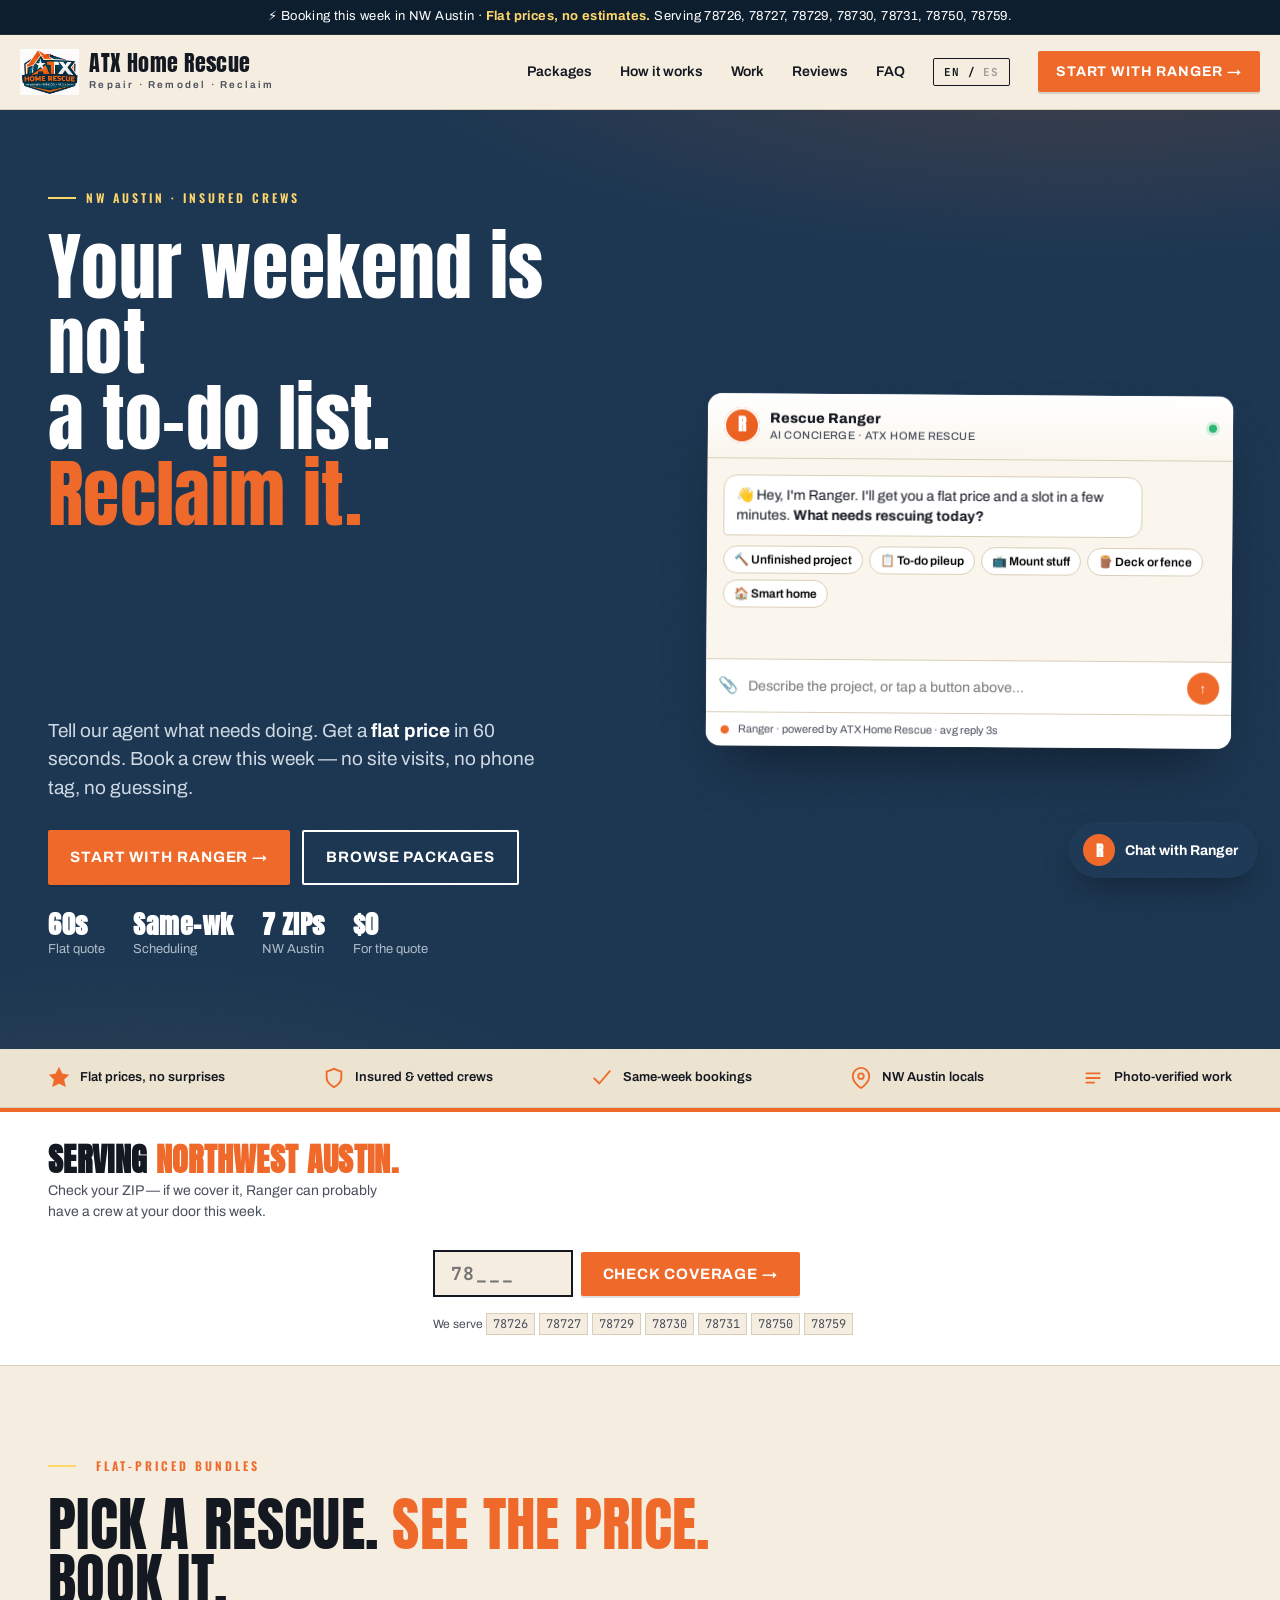
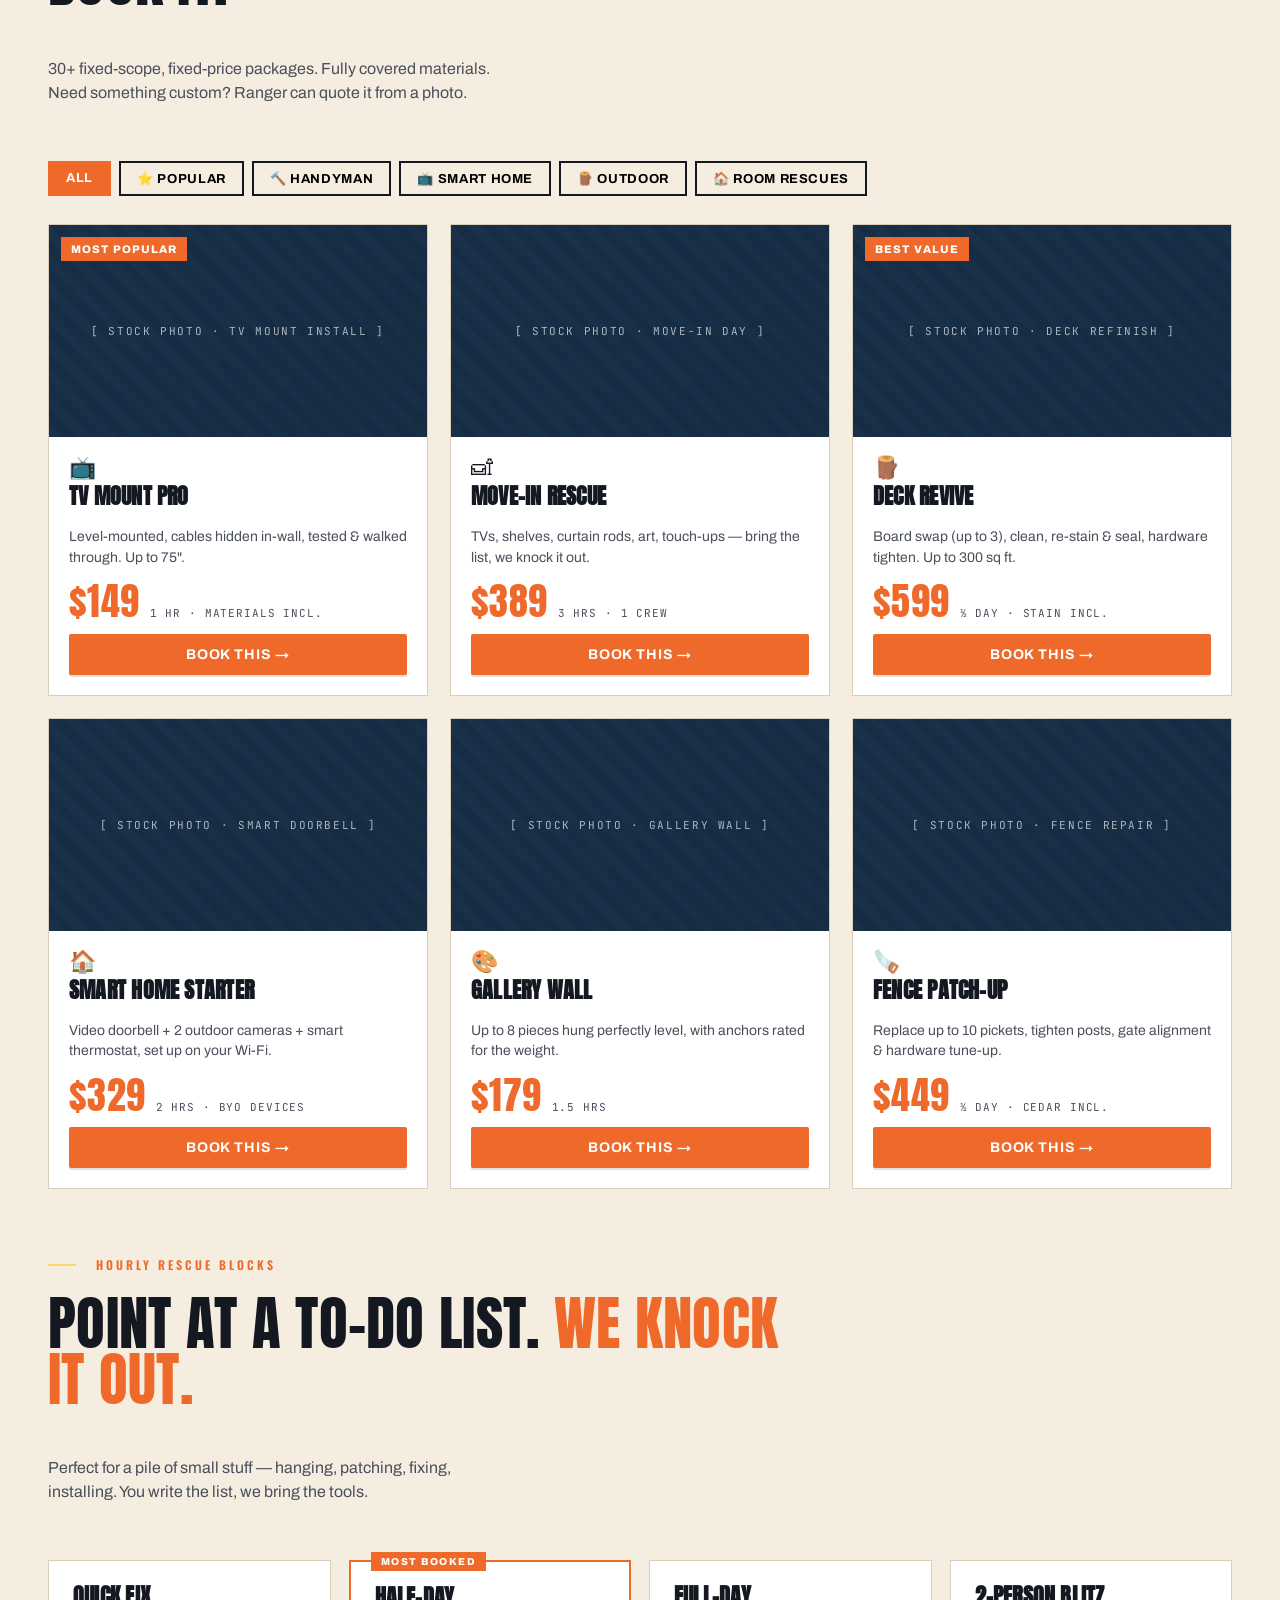
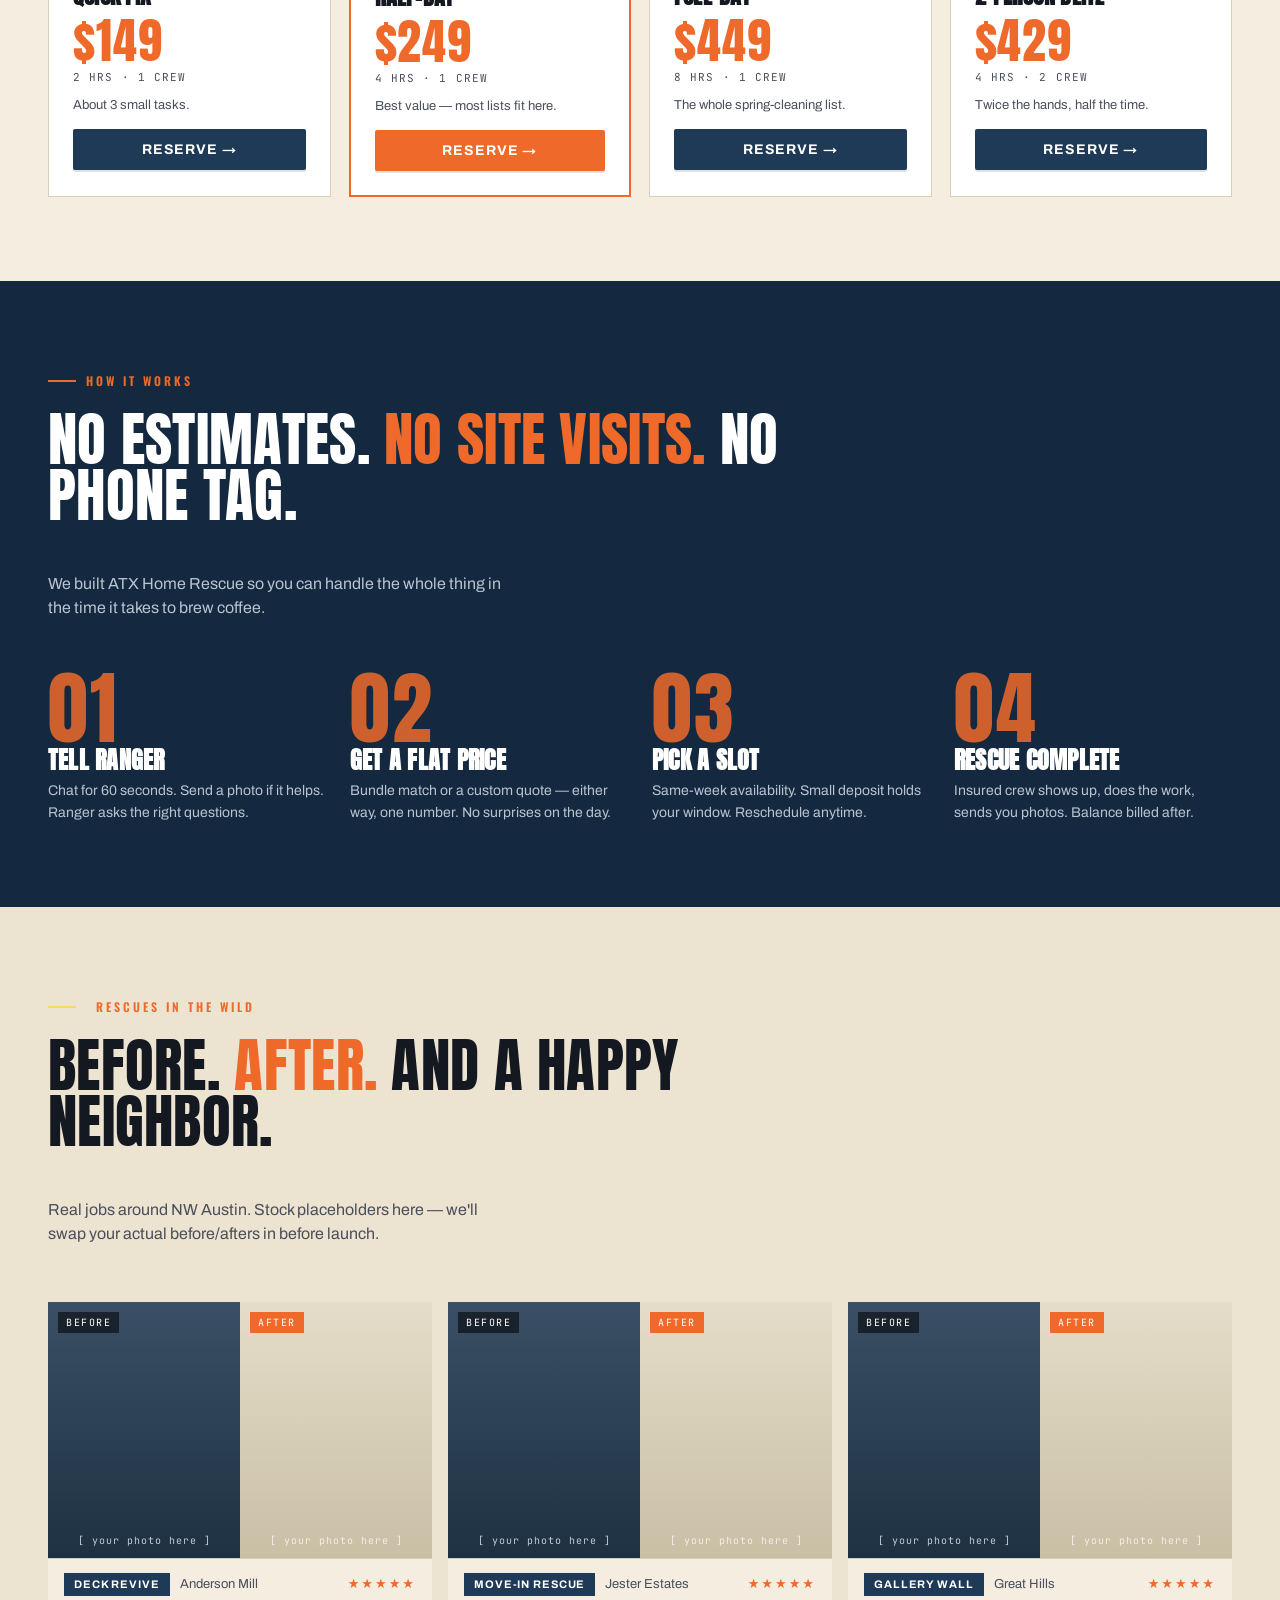
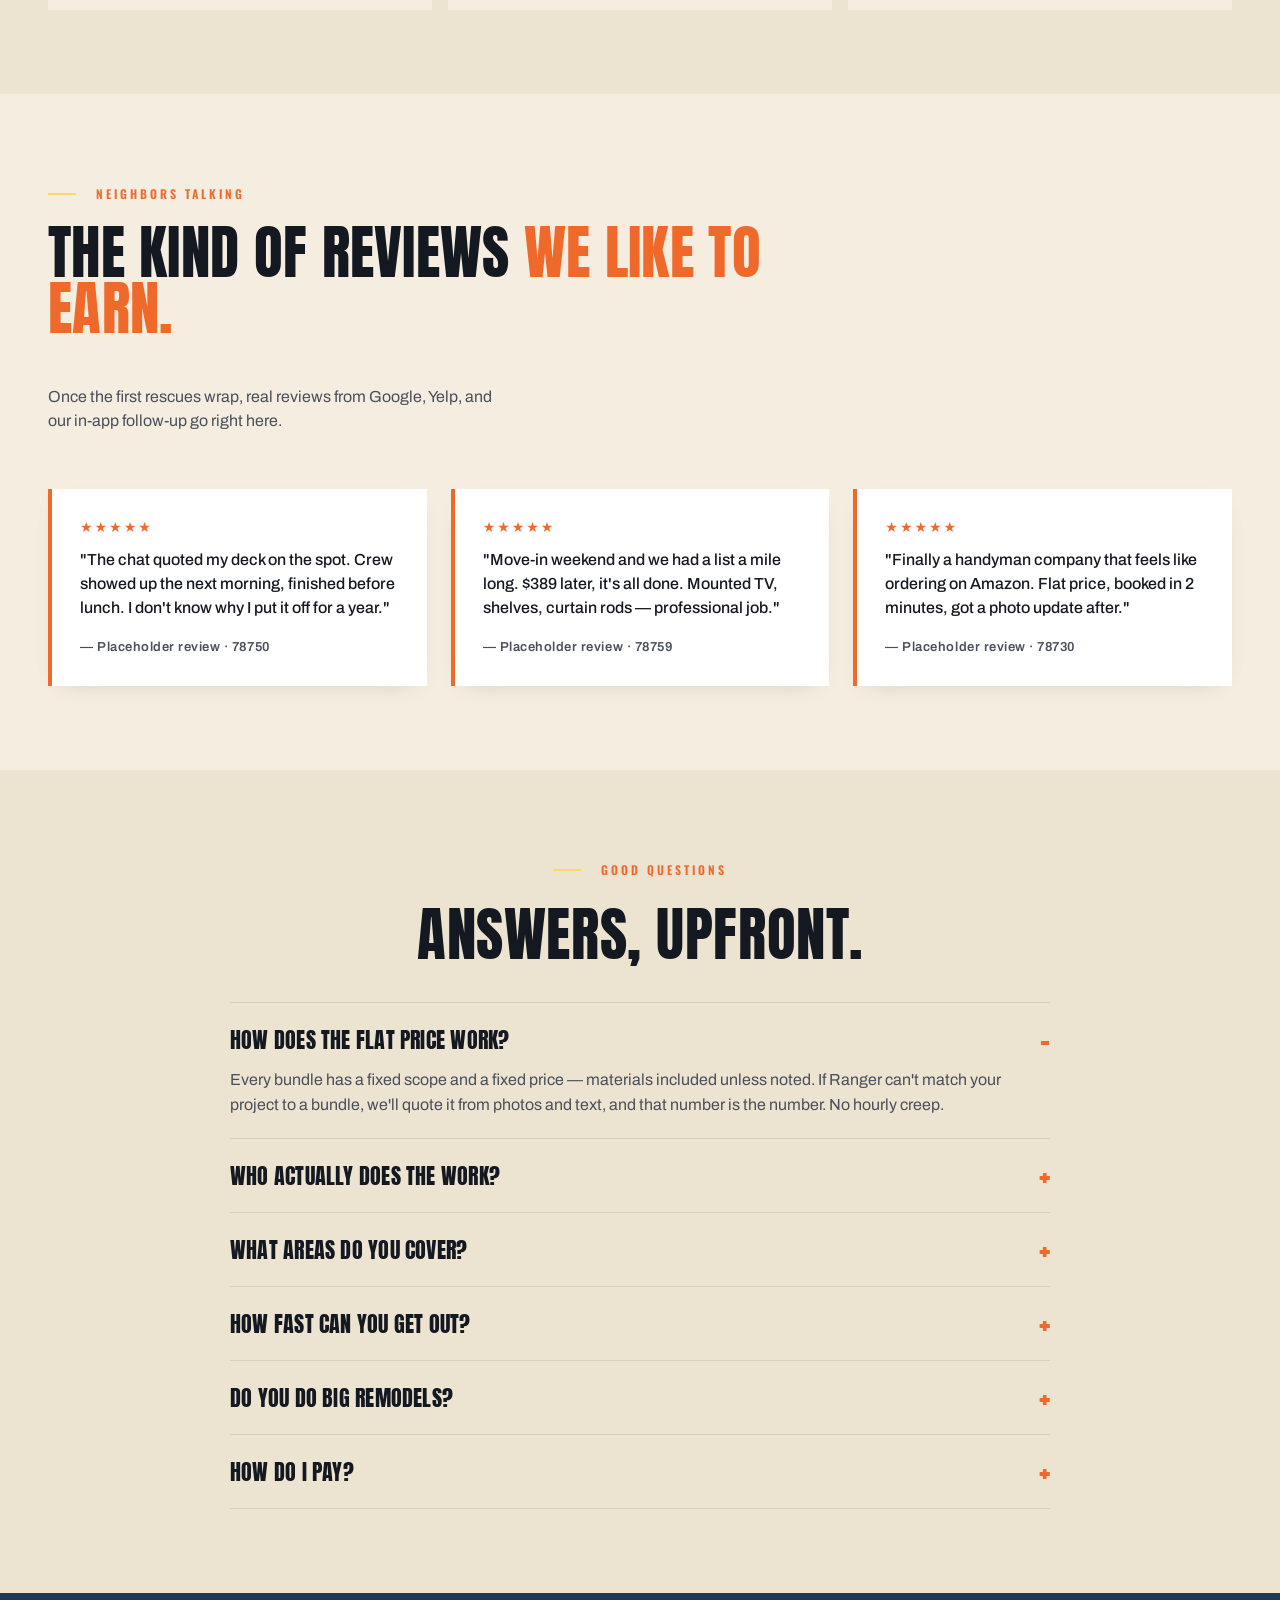
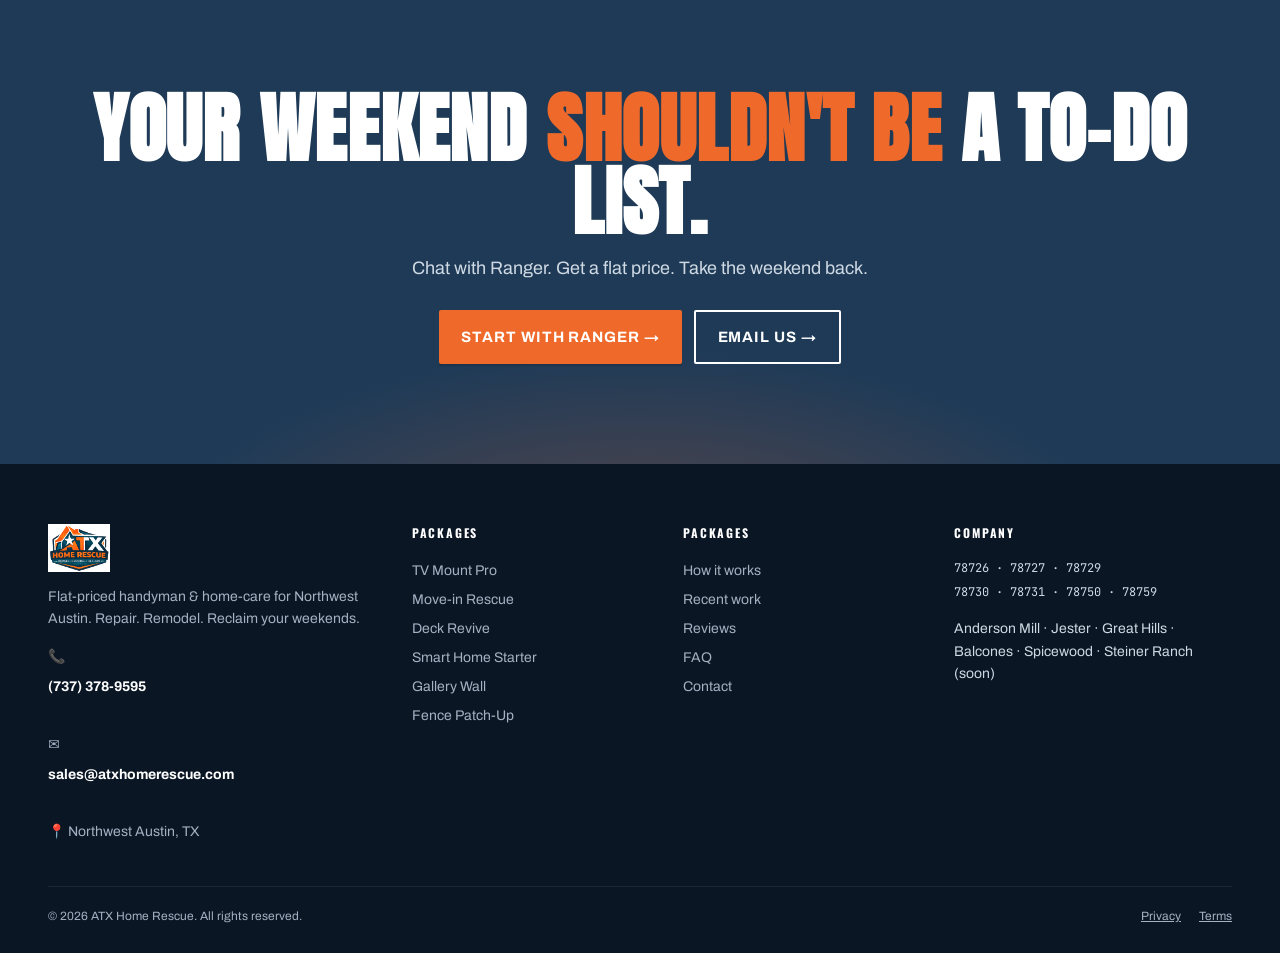
==== index.html @ 505d1566 "Initial commit: ATX Home Rescue v1 Static marketing site + mock booking flow for flat-priced handyma" ====
<!doctype html>
<html lang="en">
<head>
<meta charset="utf-8"/>
<title>ATX Home Rescue — NW Austin handyman, flat-priced.</title>
<meta name="viewport" content="width=device-width,initial-scale=1"/>
<meta name="description" content="Flat-priced handyman and home-care for Northwest Austin. Tell our agent what needs doing, get a price in 60 seconds, book a crew this week."/>
<link rel="canonical" href="https://atxhomerescue.com/"/>
<link rel="icon" href="assets/logo.png"/>
<link rel="apple-touch-icon" href="assets/logo.png"/>

<!-- Open Graph / social -->
<meta property="og:type" content="website"/>
<meta property="og:url" content="https://atxhomerescue.com/"/>
<meta property="og:title" content="ATX Home Rescue — NW Austin handyman, flat-priced."/>
<meta property="og:description" content="Flat-priced handyman and home-care for Northwest Austin. Tell our agent what needs doing, get a price in 60 seconds."/>
<meta property="og:image" content="https://atxhomerescue.com/assets/logo.png"/>
<meta name="twitter:card" content="summary_large_image"/>
<meta name="twitter:title" content="ATX Home Rescue — NW Austin handyman, flat-priced."/>
<meta name="twitter:description" content="Flat-priced handyman and home-care for Northwest Austin."/>
<meta name="twitter:image" content="https://atxhomerescue.com/assets/logo.png"/>

<link rel="stylesheet" href="styles/tokens.css"/>
<link rel="stylesheet" href="styles/base.css"/>
<link rel="stylesheet" href="styles/layout.css"/>
<link rel="stylesheet" href="styles/homepage.css"/>
</head>
<body>

<div class="announce">
  ⚡ Booking this week in NW Austin · <b>Flat prices, no estimates.</b> Serving 78726, 78727, 78729, 78730, 78731, 78750, 78759.
</div>

<header class="site">
  <div class="container nav">
    <a href="index.html" class="brand">
      <img src="assets/logo.png" alt="ATX Home Rescue"/>
      <div>
        <div class="wordmark">ATX Home Rescue</div>
        <div class="tag">Repair · Remodel · Reclaim</div>
      </div>
    </a>
    <nav class="nav-links">
      <a href="#packages">Packages</a>
      <a href="#how">How it works</a>
      <a href="#gallery">Work</a>
      <a href="#reviews">Reviews</a>
      <a href="#faq">FAQ</a>
    </nav>
    <button class="lang-toggle" id="langToggle" aria-label="Language"><span class="lang-flag">EN</span> / <span class="lang-flag off">ES</span></button>
    <a href="booking.html" class="btn">Start with Ranger →</a>
  </div>
</header>

<!-- HERO -->
<section class="hero">
  <div class="container">
    <div class="hero-grid">
      <div>
        <div class="eyebrow">NW Austin · Insured Crews</div>
        <h1>
          Half-finished&nbsp;project?<br/>
          Mile-long&nbsp;to-do&nbsp;list?<br/>
          <span class="hi">We rescue homes.</span>
        </h1>
        <p class="lede">Tell our agent what needs doing. Get a <b style="color:#fff">flat price</b> in 60 seconds. Book a crew this week — no site visits, no phone tag, no guessing.</p>
        <div class="hero-ctas">
          <a href="booking.html" class="btn lg">Start with Ranger →</a>
          <a href="#packages" class="btn lg ghost" style="color:#fff;border-color:#fff">Browse packages</a>
        </div>
        <div class="hero-stats">
          <div><b>60s</b>Flat quote</div>
          <div><b>Same-wk</b>Scheduling</div>
          <div><b>7 ZIPs</b>NW Austin</div>
          <div><b>$0</b>For the quote</div>
        </div>
      </div>

      <!-- Chat demo -->
      <div id="chat" class="chat">
        <div class="chat-head">
          <div class="avatar">R</div>
          <div class="name">Rescue Ranger<small>AI CONCIERGE · ATX HOME RESCUE</small></div>
          <div class="dot-live"></div>
        </div>
        <div class="chat-body" id="chatBody">
          <div class="bubble">👋 Hey, I'm Ranger. I'll get you a flat price and a slot in a few minutes. <b>What needs rescuing today?</b></div>
          <div class="suggestions">
            <button class="sug" data-msg="I've got a half-finished deck stain">🔨 Unfinished project</button>
            <button class="sug" data-msg="I have a pile of small stuff around the house">📋 To-do pileup</button>
            <button class="sug" data-msg="I need to mount a TV and some shelves">📺 Mount stuff</button>
            <button class="sug" data-msg="My deck needs some repairs">🪵 Deck or fence</button>
            <button class="sug" data-msg="I want to install smart cameras and a thermostat">🏠 Smart home</button>
          </div>
        </div>
        <div class="chat-input">
          <span class="icons" title="Attach photo">📎</span>
          <input id="chatInput" placeholder="Describe the project, or tap a button above…"/>
          <button class="send" id="chatSend">↑</button>
        </div>
        <div class="chat-foot">
          <span style="color:var(--orange)">●</span> Ranger · powered by ATX Home Rescue · avg reply 3s
        </div>
      </div>
    </div>
  </div>
</section>

<!-- TRUST STRIP -->
<section class="trust">
  <div class="container trust-row">
    <div class="trust-item">
      <svg viewBox="0 0 24 24" fill="none" stroke="currentColor" stroke-width="2"><path d="M12 2l3 6 6 1-4.5 4.5L18 20l-6-3-6 3 1.5-6.5L3 9l6-1 3-6z" fill="currentColor"/></svg>
      Flat prices, no surprises
    </div>
    <div class="trust-item">
      <svg viewBox="0 0 24 24" fill="none" stroke="currentColor" stroke-width="2"><path d="M12 22s8-4 8-10V5l-8-3-8 3v7c0 6 8 10 8 10z"/></svg>
      Insured &amp; vetted crews
    </div>
    <div class="trust-item">
      <svg viewBox="0 0 24 24" fill="none" stroke="currentColor" stroke-width="2"><path d="M3 12l6 6L21 4"/></svg>
      Same-week bookings
    </div>
    <div class="trust-item">
      <svg viewBox="0 0 24 24" fill="none" stroke="currentColor" stroke-width="2"><path d="M21 10c0 7-9 13-9 13S3 17 3 10a9 9 0 0118 0z"/><circle cx="12" cy="10" r="3"/></svg>
      NW Austin locals
    </div>
    <div class="trust-item">
      <svg viewBox="0 0 24 24" fill="none" stroke="currentColor" stroke-width="2"><path d="M4 7h16M4 12h16M4 17h10"/></svg>
      Photo-verified work
    </div>
  </div>
</section>

<!-- ZIP BAND -->
<section class="zipband">
  <div class="container zip-row">
    <div>
      <h3>Serving <span class="hi">Northwest Austin.</span></h3>
      <p>Check your ZIP — if we cover it, Ranger can probably have a crew at your door this week.</p>
    </div>
    <form class="zip-form" onsubmit="checkZip(event)">
      <input class="zip-input" placeholder="78___" maxlength="5" id="zipIn" inputmode="numeric"/>
      <button class="btn lg" type="submit">Check coverage →</button>
      <div class="zips" id="zipResult">
        We serve
        <code>78726</code><code>78727</code><code>78729</code><code>78730</code><code>78731</code><code>78750</code><code>78759</code>
      </div>
    </form>
  </div>
</section>

<!-- PACKAGES -->
<section class="section" id="packages">
  <div class="container">
    <div class="sec-head">
      <div>
        <div class="eyebrow" style="color:var(--orange)"><span style="background:var(--orange)"></span>Flat-priced bundles</div>
        <h2>Pick a rescue. <span class="hi">See the price.</span> Book it.</h2>
      </div>
      <p class="sub">30+ fixed-scope, fixed-price packages. Fully covered materials. Need something custom? Ranger can quote it from a photo.</p>
    </div>

    <div class="cat-tabs">
      <button class="cat on">All</button>
      <button class="cat">⭐ Popular</button>
      <button class="cat">🔨 Handyman</button>
      <button class="cat">📺 Smart home</button>
      <button class="cat">🪵 Outdoor</button>
      <button class="cat">🏠 Room rescues</button>
    </div>

    <div class="pkg-grid">
      <article class="pkg">
        <div class="pkg-img">
          <span class="badge">Most popular</span>
          <div class="stock">[ stock photo · TV mount install ]</div>
        </div>
        <div class="pkg-body">
          <div class="pkg-emoji">📺</div>
          <h3>TV Mount Pro</h3>
          <p class="desc">Level-mounted, cables hidden in-wall, tested &amp; walked through. Up to 75".</p>
          <div class="meta">
            <span class="price">$149</span>
            <span class="dur">1 HR · MATERIALS INCL.</span>
          </div>
          <a href="booking.html" class="btn wide">Book this →</a>
        </div>
      </article>

      <article class="pkg">
        <div class="pkg-img">
          <div class="stock">[ stock photo · move-in day ]</div>
        </div>
        <div class="pkg-body">
          <div class="pkg-emoji">🛋</div>
          <h3>Move-in Rescue</h3>
          <p class="desc">TVs, shelves, curtain rods, art, touch-ups — bring the list, we knock it out.</p>
          <div class="meta">
            <span class="price">$389</span>
            <span class="dur">3 HRS · 1 CREW</span>
          </div>
          <a href="booking.html" class="btn wide">Book this →</a>
        </div>
      </article>

      <article class="pkg">
        <div class="pkg-img">
          <span class="badge">Best value</span>
          <div class="stock">[ stock photo · deck refinish ]</div>
        </div>
        <div class="pkg-body">
          <div class="pkg-emoji">🪵</div>
          <h3>Deck Revive</h3>
          <p class="desc">Board swap (up to 3), clean, re-stain &amp; seal, hardware tighten. Up to 300 sq ft.</p>
          <div class="meta">
            <span class="price">$599</span>
            <span class="dur">½ DAY · STAIN INCL.</span>
          </div>
          <a href="booking.html" class="btn wide">Book this →</a>
        </div>
      </article>

      <article class="pkg">
        <div class="pkg-img">
          <div class="stock">[ stock photo · smart doorbell ]</div>
        </div>
        <div class="pkg-body">
          <div class="pkg-emoji">🏠</div>
          <h3>Smart Home Starter</h3>
          <p class="desc">Video doorbell + 2 outdoor cameras + smart thermostat, set up on your Wi-Fi.</p>
          <div class="meta">
            <span class="price">$329</span>
            <span class="dur">2 HRS · BYO DEVICES</span>
          </div>
          <a href="booking.html" class="btn wide">Book this →</a>
        </div>
      </article>

      <article class="pkg">
        <div class="pkg-img">
          <div class="stock">[ stock photo · gallery wall ]</div>
        </div>
        <div class="pkg-body">
          <div class="pkg-emoji">🎨</div>
          <h3>Gallery Wall</h3>
          <p class="desc">Up to 8 pieces hung perfectly level, with anchors rated for the weight.</p>
          <div class="meta">
            <span class="price">$179</span>
            <span class="dur">1.5 HRS</span>
          </div>
          <a href="booking.html" class="btn wide">Book this →</a>
        </div>
      </article>

      <article class="pkg">
        <div class="pkg-img">
          <div class="stock">[ stock photo · fence repair ]</div>
        </div>
        <div class="pkg-body">
          <div class="pkg-emoji">🪚</div>
          <h3>Fence Patch-Up</h3>
          <p class="desc">Replace up to 10 pickets, tighten posts, gate alignment &amp; hardware tune-up.</p>
          <div class="meta">
            <span class="price">$449</span>
            <span class="dur">½ DAY · CEDAR INCL.</span>
          </div>
          <a href="booking.html" class="btn wide">Book this →</a>
        </div>
      </article>
    </div>

    <!-- HOURLY BLOCKS -->
    <div class="sec-head" style="margin-top:60px;margin-bottom:20px">
      <div>
        <div class="eyebrow" style="color:var(--orange)"><span style="background:var(--orange)"></span>Hourly rescue blocks</div>
        <h2>Point at a to-do list. <span class="hi">We knock it out.</span></h2>
      </div>
      <p class="sub">Perfect for a pile of small stuff — hanging, patching, fixing, installing. You write the list, we bring the tools.</p>
    </div>

    <div class="hourly">
      <div class="block">
        <h4>Quick Fix</h4>
        <div class="price">$149</div>
        <div class="hrs">2 HRS · 1 CREW</div>
        <p class="note">About 3 small tasks.</p>
        <a href="booking.html" class="btn wide navy">Reserve →</a>
      </div>
      <div class="block pop">
        <span class="pop-tag">Most booked</span>
        <h4>Half-Day</h4>
        <div class="price">$249</div>
        <div class="hrs">4 HRS · 1 CREW</div>
        <p class="note">Best value — most lists fit here.</p>
        <a href="booking.html" class="btn wide">Reserve →</a>
      </div>
      <div class="block">
        <h4>Full-Day</h4>
        <div class="price">$449</div>
        <div class="hrs">8 HRS · 1 CREW</div>
        <p class="note">The whole spring-cleaning list.</p>
        <a href="booking.html" class="btn wide navy">Reserve →</a>
      </div>
      <div class="block">
        <h4>2-Person Blitz</h4>
        <div class="price">$429</div>
        <div class="hrs">4 HRS · 2 CREW</div>
        <p class="note">Twice the hands, half the time.</p>
        <a href="booking.html" class="btn wide navy">Reserve →</a>
      </div>
    </div>
  </div>
</section>

<!-- HOW IT WORKS -->
<section class="section dark" id="how">
  <div class="container">
    <div class="sec-head">
      <div>
        <div class="eyebrow eyebrow-dark"><span></span>How it works</div>
        <h2>No estimates. <span class="hi">No site visits.</span> No phone tag.</h2>
      </div>
      <p class="sub">We built ATX Home Rescue so you can handle the whole thing in the time it takes to brew coffee.</p>
    </div>
    <div class="how">
      <div class="step">
        <div class="num">01</div>
        <h4>Tell Ranger</h4>
        <p>Chat for 60 seconds. Send a photo if it helps. Ranger asks the right questions.</p>
      </div>
      <div class="step">
        <div class="num">02</div>
        <h4>Get a flat price</h4>
        <p>Bundle match or a custom quote — either way, one number. No surprises on the day.</p>
      </div>
      <div class="step">
        <div class="num">03</div>
        <h4>Pick a slot</h4>
        <p>Same-week availability. Small deposit holds your window. Reschedule anytime.</p>
      </div>
      <div class="step">
        <div class="num">04</div>
        <h4>Rescue complete</h4>
        <p>Insured crew shows up, does the work, sends you photos. Balance billed after.</p>
      </div>
    </div>
  </div>
</section>

<!-- GALLERY -->
<section class="section cream2" id="gallery">
  <div class="container">
    <div class="sec-head">
      <div>
        <div class="eyebrow" style="color:var(--orange)"><span style="background:var(--orange)"></span>Rescues in the wild</div>
        <h2>Before. <span class="hi">After.</span> And a happy neighbor.</h2>
      </div>
      <p class="sub">Real jobs around NW Austin. Stock placeholders here — we'll swap your actual before/afters in before launch.</p>
    </div>
    <div class="gallery">
      <div class="shot">
        <div class="half before"><span class="lbl">Before</span><span class="stock-note">[ your photo here ]</span></div>
        <div class="half after"><span class="lbl">After</span><span class="stock-note">[ your photo here ]</span></div>
        <div class="shot-foot"><span class="pill">Deck Revive</span><span class="loc">Anderson Mill</span><span class="stars">★★★★★</span></div>
      </div>
      <div class="shot">
        <div class="half before"><span class="lbl">Before</span><span class="stock-note">[ your photo here ]</span></div>
        <div class="half after"><span class="lbl">After</span><span class="stock-note">[ your photo here ]</span></div>
        <div class="shot-foot"><span class="pill">Move-in Rescue</span><span class="loc">Jester Estates</span><span class="stars">★★★★★</span></div>
      </div>
      <div class="shot">
        <div class="half before"><span class="lbl">Before</span><span class="stock-note">[ your photo here ]</span></div>
        <div class="half after"><span class="lbl">After</span><span class="stock-note">[ your photo here ]</span></div>
        <div class="shot-foot"><span class="pill">Gallery Wall</span><span class="loc">Great Hills</span><span class="stars">★★★★★</span></div>
      </div>
    </div>
  </div>
</section>

<!-- TESTIMONIALS -->
<section class="section" id="reviews">
  <div class="container">
    <div class="sec-head">
      <div>
        <div class="eyebrow" style="color:var(--orange)"><span style="background:var(--orange)"></span>Neighbors talking</div>
        <h2>The kind of reviews <span class="hi">we like to earn.</span></h2>
      </div>
      <p class="sub">Once the first rescues wrap, real reviews from Google, Yelp, and our in-app follow-up go right here.</p>
    </div>
    <div class="quote-row">
      <div class="quote">
        <div class="stars">★★★★★</div>
        <p>"The chat quoted my deck on the spot. Crew showed up the next morning, finished before lunch. I don't know why I put it off for a year."</p>
        <cite>— Placeholder review · 78750</cite>
      </div>
      <div class="quote">
        <div class="stars">★★★★★</div>
        <p>"Move-in weekend and we had a list a mile long. $389 later, it's all done. Mounted TV, shelves, curtain rods — professional job."</p>
        <cite>— Placeholder review · 78759</cite>
      </div>
      <div class="quote">
        <div class="stars">★★★★★</div>
        <p>"Finally a handyman company that feels like ordering on Amazon. Flat price, booked in 2 minutes, got a photo update after."</p>
        <cite>— Placeholder review · 78730</cite>
      </div>
    </div>
  </div>
</section>

<!-- FAQ -->
<section class="section cream2" id="faq">
  <div class="container">
    <div style="text-align:center;margin-bottom:40px">
      <div class="eyebrow" style="color:var(--orange);justify-content:center;display:inline-flex"><span style="background:var(--orange)"></span>Good questions</div>
      <h2 class="slab" style="font-size:clamp(40px,4.6vw,64px);margin:6px 0">Answers, upfront.</h2>
    </div>
    <div class="faq">
      <details open>
        <summary>How does the flat price work?</summary>
        <p>Every bundle has a fixed scope and a fixed price — materials included unless noted. If Ranger can't match your project to a bundle, we'll quote it from photos and text, and that number is the number. No hourly creep.</p>
      </details>
      <details>
        <summary>Who actually does the work?</summary>
        <p>Insured, vetted contractors. Right now we run one crew of two full-time pros based here in NW Austin. As we grow, we'll keep the bar the same.</p>
      </details>
      <details>
        <summary>What areas do you cover?</summary>
        <p>Northwest Austin, specifically: 78726, 78727, 78729, 78730, 78731, 78750, 78759. Neighborhoods include Anderson Mill, Jester Estates, Great Hills, Balcones Woods, Spicewood, and around.</p>
      </details>
      <details>
        <summary>How fast can you get out?</summary>
        <p>Most bookings happen within the same week. Urgent? Tell Ranger — we'll see what's open today or tomorrow.</p>
      </details>
      <details>
        <summary>Do you do big remodels?</summary>
        <p>Not yet. We're focused on small-to-medium projects: handyman work, smart-home installs, trim &amp; carpentry, deck &amp; fence repair, appliance installs. If it's a bathroom gut-job, we'll tell you honestly.</p>
      </details>
      <details>
        <summary>How do I pay?</summary>
        <p>Through Jobber Payments — credit card, debit, ACH. You pay a small deposit at booking; the balance is billed when the job is done.</p>
      </details>
    </div>
  </div>
</section>

<!-- BIG CTA -->
<section class="bigcta">
  <div class="container">
    <h2>Your weekend <span class="hi">shouldn't be</span> a to-do list.</h2>
    <p>Chat with Ranger. Get a flat price. Take the weekend back.</p>
    <div class="ctas">
      <a href="booking.html" class="btn lg">Start with Ranger →</a>
      <a href="mailto:sales@atxhomerescue.com" class="btn lg ghost" style="color:#fff;border-color:#fff">Email us →</a>
    </div>
  </div>
</section>

<!-- FOOTER -->
<footer class="site">
  <div class="container">
    <div class="foot-grid">
      <div class="foot-brand">
        <img src="assets/logo.png" alt="ATX Home Rescue"/>
        <p>Flat-priced handyman &amp; home-care for Northwest Austin. Repair. Remodel. Reclaim your weekends.</p>
        <div class="foot-contact">
          📞 <a href="tel:+17373789595">(737) 378-9595</a><br/>
          ✉ <a href="mailto:sales@atxhomerescue.com">sales@atxhomerescue.com</a><br/>
          📍 Northwest Austin, TX
        </div>
      </div>
      <div>
        <h5>Packages</h5>
        <a href="#packages">TV Mount Pro</a>
        <a href="#packages">Move-in Rescue</a>
        <a href="#packages">Deck Revive</a>
        <a href="#packages">Smart Home Starter</a>
        <a href="#packages">Gallery Wall</a>
        <a href="#packages">Fence Patch-Up</a>
      </div>
      <div>
        <h5>Company</h5>
        <a href="#how">How it works</a>
        <a href="#gallery">Recent work</a>
        <a href="#reviews">Reviews</a>
        <a href="#faq">FAQ</a>
        <a href="booking.html">Contact</a>
      </div>
      <div>
        <h5>Service area</h5>
        <div class="mono" style="font-size:12px;line-height:2;color:#cfd9e3">
          78726 · 78727 · 78729<br/>
          78730 · 78731 · 78750 · 78759<br/>
        </div>
        <div style="margin-top:14px;color:#cfd9e3;line-height:1.6">
          Anderson Mill · Jester · Great Hills ·<br/>
          Balcones · Spicewood · Steiner Ranch (soon)
        </div>
      </div>
    </div>
    <div class="foot-bottom">
      <div>© 2026 ATX Home Rescue. All rights reserved.</div>
      <div style="display:flex;gap:18px">
        <a href="#">Privacy</a>
        <a href="#">Terms</a>
      </div>
    </div>
  </div>
</footer>

<!-- Floating Ranger button -->
<button class="float-agent" onclick="document.getElementById('chat').scrollIntoView({behavior:'smooth',block:'center'})" aria-label="Chat with Ranger">
  <span class="av">R</span>
  Chat with Ranger
</button>

<script src="scripts/i18n.js"></script>
<script src="scripts/homepage.js"></script>
</body>
</html>
---- styles/tokens.css ----
/* ATX Home Rescue — Design Tokens */
@import url('https://fonts.googleapis.com/css2?family=Anton&family=Oswald:wght@500;600;700&family=Archivo:wght@400;500;600;700;800;900&family=JetBrains+Mono:wght@400;700&family=Caveat:wght@700&display=swap');

:root {
  --navy:      #1e3a57;
  --navy-deep: #14293f;
  --navy-ink:  #0d1e2f;
  --orange:    #ef6a2a;
  --orange-hot:#e85a1a;
  --cream:     #f4ede0;
  --cream-2:   #ece3d1;
  --ink:       #141821;
  --ink-soft:  #4a4f5c;
  --rule:      #d9cfb8;
  --green:     #2bb673;
  --star:      #ffd66b;
}
---- styles/base.css ----
/* ATX Home Rescue — Base reset, typography utilities, shared components */

/* ---------- Reset ---------- */
*, *::before, *::after { box-sizing: border-box; }
html, body { margin: 0; padding: 0; }
img { max-width: 100%; display: block; }
a { color: inherit; }

body {
  font-family: 'Archivo', system-ui, sans-serif;
  color: var(--ink);
  background: var(--cream);
  line-height: 1.5;
  -webkit-font-smoothing: antialiased;
}

/* ---------- Typography utilities ---------- */
.slab  { font-family: 'Anton', 'Oswald', sans-serif; font-weight: 400; letter-spacing: .01em; line-height: .95; text-transform: uppercase; }
.os    { font-family: 'Oswald', sans-serif; text-transform: uppercase; letter-spacing: .08em; font-weight: 600; }
.mono  { font-family: 'JetBrains Mono', monospace; }
.caveat{ font-family: 'Caveat', cursive; }

/* ---------- Container ---------- */
.container { max-width: 1240px; margin: 0 auto; padding: 0 28px; }

/* ---------- Buttons ---------- */
.btn {
  display: inline-flex;
  align-items: center;
  gap: 8px;
  background: var(--orange);
  color: #fff;
  padding: 10px 18px;
  border-radius: 2px;
  font-weight: 700;
  font-size: 14px;
  font-family: inherit;
  text-decoration: none;
  border: none;
  cursor: pointer;
  text-transform: uppercase;
  letter-spacing: .06em;
  box-shadow: 0 2px 0 rgba(0,0,0,.12);
  transition: transform .15s, background .15s;
}
.btn:hover { background: var(--orange-hot); transform: translateY(-1px); }
.btn.lg    { padding: 14px 22px; font-size: 15px; }
.btn.ghost { background: transparent; color: var(--ink); border: 2px solid var(--ink); box-shadow: none; }
.btn.ghost:hover { background: var(--ink); color: #fff; transform: translateY(-1px); }
.btn.navy  { background: var(--navy); color: #fff; }
.btn.navy:hover { background: var(--navy-deep); }
.btn.wide  { width: 100%; justify-content: center; }

/* ---------- Language toggle ---------- */
.lang-toggle {
  background: transparent;
  border: 1.5px solid var(--ink);
  padding: 6px 10px;
  font-family: 'JetBrains Mono', monospace;
  font-size: 11px;
  font-weight: 700;
  letter-spacing: .08em;
  cursor: pointer;
  border-radius: 2px;
  color: var(--ink);
}
.lang-toggle .lang-flag.off { color: var(--ink-soft); opacity: .5; }
.lang-toggle:hover { background: var(--ink); color: #fff; }
.lang-toggle:hover .lang-flag.off { color: #fff; opacity: .7; }

/* ---------- Live indicator dot ---------- */
.dot-live {
  width: 8px; height: 8px;
  border-radius: 50%;
  background: var(--green);
  box-shadow: 0 0 0 3px rgba(43,182,115,.2);
  margin-left: auto;
}

/* ---------- Shared chat bubble & suggestions ---------- */
.bubble {
  background: #fff;
  border: 1px solid var(--rule);
  padding: 10px 12px;
  border-radius: 14px 14px 14px 4px;
  font-size: 14px;
  line-height: 1.4;
  max-width: 85%;
  margin-bottom: 10px;
}
.bubble.me {
  background: var(--navy);
  color: #fff;
  margin-left: auto;
  border-radius: 14px 14px 4px 14px;
  border-color: var(--navy);
}

.suggestions { display: flex; flex-wrap: wrap; gap: 6px; margin: 4px 0 10px; }
.sug {
  background: #fff;
  border: 1px solid var(--rule);
  padding: 6px 10px;
  border-radius: 100px;
  font-size: 12px;
  font-weight: 600;
  cursor: pointer;
  font-family: inherit;
  transition: all .15s;
}
.sug:hover { background: var(--orange); color: #fff; border-color: var(--orange); }
---- styles/layout.css ----
/* ATX Home Rescue — Shared layout: header, footer */

/* ---------- Header ---------- */
header.site {
  background: var(--cream);
  border-bottom: 1px solid var(--rule);
  position: sticky;
  top: 0;
  z-index: 50;
  backdrop-filter: blur(6px);
}
.nav { display: flex; align-items: center; gap: 28px; padding: 14px 0; }
.brand { display: flex; align-items: center; gap: 10px; text-decoration: none; color: var(--ink); }
.brand img { height: 46px; width: auto; }
.brand .wordmark { font-family: 'Anton'; font-size: 22px; letter-spacing: .02em; line-height: 1; }
.brand .tag { font-size: 10px; letter-spacing: .22em; color: var(--ink-soft); margin-top: 3px; font-weight: 600; }
.nav-links { display: flex; gap: 28px; margin-left: auto; }
.nav-links a { text-decoration: none; font-weight: 600; font-size: 14px; color: var(--ink); }
.nav-links a:hover { color: var(--orange); }
.nav-phone { display: flex; align-items: center; gap: 8px; font-weight: 700; font-size: 14px; color: var(--ink); text-decoration: none; }
.nav-phone svg { width: 14px; height: 14px; }

/* Booking page has a simpler back-link style */
.back { font-size: 13px; font-weight: 600; text-decoration: none; color: var(--ink-soft); margin-left: 20px; }
.back:hover { color: var(--orange); }

/* ---------- Footer ---------- */
footer.site { background: #0a1624; color: #a3b1c2; padding: 60px 0 28px; font-size: 14px; }
.foot-grid {
  display: grid;
  grid-template-columns: 1.4fr 1fr 1fr 1.2fr;
  gap: 40px;
  margin-bottom: 40px;
}
.foot-grid h5 { font-family: 'Oswald'; text-transform: uppercase; letter-spacing: .15em; font-size: 12px; color: #fff; margin: 0 0 14px; font-weight: 700; }
.foot-grid a { display: block; color: #a3b1c2; text-decoration: none; padding: 4px 0; }
.foot-grid a:hover { color: var(--orange); }
.foot-brand img { height: 48px; filter: brightness(1.1); }
.foot-brand p { margin: 14px 0; max-width: 340px; line-height: 1.55; }
.foot-contact { line-height: 1.9; }
.foot-contact a { color: #fff; font-weight: 700; }
.foot-bottom {
  border-top: 1px solid rgba(255,255,255,.08);
  padding-top: 20px;
  display: flex;
  justify-content: space-between;
  align-items: center;
  gap: 20px;
  flex-wrap: wrap;
  font-size: 12px;
}

/* ---------- Responsive (header/footer) ---------- */
@media (max-width: 960px) {
  .nav-links { display: none; }
  .foot-grid { grid-template-columns: 1fr 1fr; }
}
@media (max-width: 640px) {
  .foot-grid { grid-template-columns: 1fr; }
}
---- styles/homepage.css ----
/* ATX Home Rescue — Homepage-specific styles */

/* ---------- Announcement banner ---------- */
.announce {
  background: var(--navy-ink);
  color: #fff;
  font-size: 13px;
  padding: 7px 0;
  text-align: center;
  letter-spacing: .03em;
  border-bottom: 1px solid rgba(255,255,255,.08);
}
.announce b { color: var(--star); }

/* ---------- Hero ---------- */
.hero {
  background: var(--navy);
  color: #fff;
  position: relative;
  overflow: hidden;
  padding: 72px 0 90px;
}
.hero::before {
  content: "";
  position: absolute; inset: 0;
  pointer-events: none;
  background:
    radial-gradient(1200px 400px at 85% -10%, rgba(239,106,42,.22), transparent 60%),
    radial-gradient(800px 300px at 10% 110%, rgba(255,214,107,.08), transparent 60%);
}
.hero::after {
  content: "";
  position: absolute; inset: 0;
  pointer-events: none;
  opacity: .25;
  mix-blend-mode: overlay;
  background-image: url("data:image/svg+xml;utf8,<svg xmlns='http://www.w3.org/2000/svg' width='240' height='240'><filter id='n'><feTurbulence type='fractalNoise' baseFrequency='0.85' numOctaves='2' stitchTiles='stitch'/><feColorMatrix values='0 0 0 0 0 0 0 0 0 0 0 0 0 0 0 0 0 0 .45 0'/></filter><rect width='240' height='240' filter='url(%23n)'/></svg>");
}
.hero .container { position: relative; z-index: 2; }
.hero-grid { display: grid; grid-template-columns: 1.15fr 1fr; gap: 56px; align-items: center; }

.eyebrow {
  display: inline-flex;
  align-items: center;
  gap: 10px;
  font-family: 'Oswald';
  text-transform: uppercase;
  letter-spacing: .25em;
  font-size: 12px;
  color: var(--star);
  font-weight: 600;
  margin-bottom: 22px;
}
.eyebrow::before { content: ""; width: 28px; height: 2px; background: var(--star); }
.eyebrow-dark { color: var(--orange); }
.eyebrow-dark::before { background: var(--orange); }

.hero h1 {
  font-family: 'Anton'; font-weight: 400;
  font-size: clamp(48px, 5.8vw, 88px);
  line-height: 1.02;
  margin: 0 0 28px;
  letter-spacing: .005em;
  padding-bottom: 6px;
  transition: opacity .3s ease;
}
.hero h1 .hi   { color: var(--orange); display: inline-block; }
.hero h1 .strike {
  text-decoration: line-through;
  text-decoration-thickness: 4px;
  text-decoration-color: var(--orange);
  color: #a8b7c7;
}
.hero p.lede { font-size: 19px; line-height: 1.5; color: #cfd9e3; max-width: 520px; margin: 0 0 28px; }
.hero-ctas { display: flex; gap: 12px; flex-wrap: wrap; margin-bottom: 26px; }
.hero-stats { display: flex; gap: 28px; color: #aebcc9; font-size: 13px; flex-wrap: wrap; }
.hero-stats b { display: block; font-family: 'Anton'; color: #fff; font-size: 26px; line-height: 1; margin-bottom: 3px; letter-spacing: .02em; }

/* ---------- Hero chat card ---------- */
.chat {
  background: #fff;
  color: var(--ink);
  border-radius: 14px;
  box-shadow: 0 30px 60px -20px rgba(0,0,0,.45), 0 0 0 1px rgba(255,255,255,.06);
  overflow: hidden;
  transform: rotate(.4deg);
}
.chat .chat-head {
  display: flex; align-items: center; gap: 10px;
  padding: 14px 16px;
  background: linear-gradient(180deg, #fff, #faf6ed);
  border-bottom: 1px solid var(--rule);
}
.chat .avatar {
  width: 36px; height: 36px; border-radius: 50%;
  background: linear-gradient(135deg, var(--orange), var(--orange-hot));
  color: #fff;
  display: flex; align-items: center; justify-content: center;
  font-weight: 800; font-family: 'Anton'; font-size: 17px;
  box-shadow: inset 0 0 0 2px #fff;
}
.chat .chat-head .name { font-weight: 800; font-size: 14px; line-height: 1.1; }
.chat .chat-head .name small { display: block; font-weight: 500; color: var(--ink-soft); font-size: 11px; margin-top: 2px; letter-spacing: .04em; }
.chat .chat-body { padding: 16px; background: #faf6ed; min-height: 200px; }
.chat .bubble { max-width: 85%; }
.chat .chat-input {
  display: flex; align-items: center; gap: 8px;
  padding: 10px 12px; background: #fff;
  border-top: 1px solid var(--rule);
}
.chat .chat-input input {
  flex: 1; border: none; outline: none;
  font-size: 14px; font-family: inherit; background: transparent;
}
.chat .chat-input .icons { display: flex; gap: 8px; color: var(--ink-soft); }
.chat .chat-input .send {
  background: var(--orange); color: #fff; border: none; border-radius: 50%;
  width: 32px; height: 32px; cursor: pointer;
  display: flex; align-items: center; justify-content: center;
}
.chat .chat-foot {
  padding: 8px 14px; font-size: 11px; color: var(--ink-soft);
  border-top: 1px solid var(--rule); background: #fff;
  display: flex; align-items: center; gap: 8px;
}

/* ---------- Trust strip ---------- */
.trust {
  background: var(--cream-2);
  border-bottom: 1px solid var(--rule);
  padding: 18px 0;
}
.trust-row { display: flex; flex-wrap: wrap; justify-content: space-between; gap: 24px; align-items: center; }
.trust-item { display: flex; align-items: center; gap: 10px; font-size: 13px; font-weight: 600; color: var(--ink); }
.trust-item svg { width: 22px; height: 22px; flex-shrink: 0; color: var(--orange); }

/* ---------- Section shells ---------- */
.section { padding: 84px 0; }
.section.tight { padding: 60px 0; }
.section.cream2 { background: var(--cream-2); }
.section.dark { background: var(--navy-deep); color: #fff; }
.section.navy { background: var(--navy); color: #fff; }

.sec-head { display: flex; align-items: flex-end; justify-content: space-between; gap: 32px; flex-wrap: wrap; margin-bottom: 40px; }
.sec-head h2 {
  font-family: 'Anton'; font-weight: 400;
  font-size: clamp(40px, 4.6vw, 64px);
  line-height: .95; margin: 0;
  letter-spacing: .005em; text-transform: uppercase; max-width: 760px;
}
.sec-head h2 .hi { color: var(--orange); }
.sec-head .sub { max-width: 460px; font-size: 16px; color: var(--ink-soft); line-height: 1.5; }
.section.dark .sec-head .sub { color: #b8c4d0; }

/* ---------- ZIP band ---------- */
.zipband {
  background: #fff;
  border-top: 4px solid var(--orange);
  border-bottom: 1px solid var(--rule);
  padding: 32px 0;
}
.zip-row { display: flex; align-items: center; gap: 28px; flex-wrap: wrap; }
.zip-row h3 { font-family: 'Anton'; font-size: 32px; line-height: 1; margin: 0; letter-spacing: .01em; text-transform: uppercase; }
.zip-row h3 .hi { color: var(--orange); }
.zip-row p { color: var(--ink-soft); font-size: 14px; margin: 4px 0 0; max-width: 360px; }
.zip-form { display: flex; gap: 8px; margin-left: auto; align-items: center; flex-wrap: wrap; }
.zip-input {
  border: 2px solid var(--ink); padding: 10px 16px;
  font-size: 18px; font-weight: 700;
  font-family: 'JetBrains Mono'; letter-spacing: .1em;
  width: 140px; outline: none; background: var(--cream);
}
.zip-input:focus { border-color: var(--orange); }
.zips { font-size: 12px; color: var(--ink-soft); margin-top: 10px; width: 100%; }
.zips code { background: var(--cream); padding: 2px 6px; margin-right: 4px; border: 1px solid var(--rule); font-family: 'JetBrains Mono'; }

/* ---------- Category tabs ---------- */
.cat-tabs { display: flex; gap: 8px; flex-wrap: wrap; margin-bottom: 28px; }
.cat {
  padding: 8px 16px; border: 2px solid var(--ink); background: transparent;
  font-weight: 700; font-size: 13px; cursor: pointer;
  letter-spacing: .05em; text-transform: uppercase;
  font-family: inherit; transition: all .15s;
}
.cat:hover { background: var(--ink); color: #fff; }
.cat.on { background: var(--orange); border-color: var(--orange); color: #fff; }

/* ---------- Package cards ---------- */
.pkg-grid { display: grid; grid-template-columns: repeat(3, 1fr); gap: 22px; }
.pkg {
  background: #fff; border: 1px solid var(--rule);
  overflow: hidden; position: relative;
  transition: transform .2s, box-shadow .2s;
  display: flex; flex-direction: column;
}
.pkg:hover { transform: translateY(-4px); box-shadow: 0 20px 40px -16px rgba(20,30,50,.25); }
.pkg-img {
  aspect-ratio: 16/9; background: var(--navy);
  position: relative; overflow: hidden;
  background-size: cover; background-position: center;
}
.pkg-img::before {
  content: ""; position: absolute; inset: 0;
  background:
    linear-gradient(135deg, rgba(20,41,63,.75), rgba(20,41,63,.85)),
    repeating-linear-gradient(45deg, #2a4a6a 0 10px, #1e3a57 10px 20px);
}
.pkg-img .badge {
  position: absolute; top: 12px; left: 12px; z-index: 2;
  background: var(--orange); color: #fff;
  padding: 4px 10px; font-size: 11px; font-weight: 800;
  text-transform: uppercase; letter-spacing: .1em;
}
.pkg-img .stock {
  position: absolute; inset: 0;
  display: flex; align-items: center; justify-content: center;
  color: rgba(255,255,255,.65); font-family: 'JetBrains Mono'; font-size: 11px;
  letter-spacing: .15em; text-transform: uppercase;
}
.pkg-body { padding: 20px; display: flex; flex-direction: column; flex: 1; }
.pkg-emoji { font-size: 22px; margin-bottom: 6px; line-height: 1; }
.pkg h3 { font-family: 'Anton'; font-size: 22px; margin: 0 0 6px; letter-spacing: .01em; text-transform: uppercase; line-height: 1; }
.pkg .desc { font-size: 14px; color: var(--ink-soft); line-height: 1.45; flex: 1; margin-bottom: 14px; }
.pkg .meta { display: flex; align-items: baseline; gap: 10px; margin-bottom: 12px; }
.pkg .price { font-family: 'Anton'; font-size: 38px; color: var(--orange); line-height: 1; letter-spacing: .01em; }
.pkg .dur { font-family: 'JetBrains Mono'; font-size: 11px; color: var(--ink-soft); text-transform: uppercase; letter-spacing: .08em; }

/* ---------- Hourly blocks ---------- */
.hourly { display: grid; grid-template-columns: repeat(4, 1fr); gap: 18px; margin-top: 40px; }
.block { padding: 24px; background: #fff; border: 1px solid var(--rule); position: relative; }
.block.pop { border: 2px solid var(--orange); }
.block .pop-tag {
  position: absolute; top: -10px; left: 20px;
  background: var(--orange); color: #fff;
  padding: 2px 10px; font-size: 10px; font-weight: 800;
  letter-spacing: .15em; text-transform: uppercase;
}
.block h4 { font-family: 'Anton'; font-size: 22px; margin: 0 0 4px; letter-spacing: .01em; text-transform: uppercase; line-height: 1; }
.block .price { font-family: 'Anton'; font-size: 48px; color: var(--orange); line-height: 1; margin: 10px 0 4px; letter-spacing: .02em; }
.block .hrs { font-family: 'JetBrains Mono'; font-size: 11px; color: var(--ink-soft); letter-spacing: .1em; text-transform: uppercase; }
.block .note { font-size: 13px; color: var(--ink-soft); margin: 10px 0 14px; }

/* ---------- How it works ---------- */
.how { display: grid; grid-template-columns: repeat(4, 1fr); gap: 24px; }
.step { position: relative; }
.step .num {
  font-family: 'Anton'; font-size: 80px; line-height: .8;
  color: var(--orange); opacity: .85; letter-spacing: .02em; margin-bottom: 8px;
}
.step h4 { font-family: 'Anton'; font-size: 24px; margin: 0 0 8px; text-transform: uppercase; letter-spacing: .01em; line-height: 1; }
.step p { color: #b8c4d0; font-size: 14px; margin: 0; line-height: 1.55; }

/* ---------- Gallery (before/after) ---------- */
.gallery { display: grid; grid-template-columns: repeat(3, 1fr); gap: 16px; }
.shot {
  background: var(--navy); overflow: hidden; position: relative;
  display: grid; grid-template-columns: 1fr 1fr;
}
.shot .half { aspect-ratio: 3/4; position: relative; background-size: cover; background-position: center; }
.shot .half.before { background: linear-gradient(180deg, #3a4f65, #1e3142); }
.shot .half.after  { background: linear-gradient(180deg, #e5ddc9, #c9bfa5); }
.shot .half .lbl {
  position: absolute; top: 10px; left: 10px;
  background: rgba(0,0,0,.55); color: #fff;
  font-family: 'JetBrains Mono'; font-size: 10px;
  padding: 3px 8px; letter-spacing: .15em; text-transform: uppercase;
}
.shot .half.after .lbl { background: var(--orange); }
.shot .half .stock-note {
  position: absolute; inset: 0;
  display: flex; align-items: flex-end; justify-content: center; padding: 10px;
  color: rgba(255,255,255,.75); font-family: 'JetBrains Mono'; font-size: 10px; letter-spacing: .1em;
}
.shot-foot {
  grid-column: 1 / -1; padding: 14px 16px; background: var(--cream);
  display: flex; align-items: center; gap: 10px; border-top: 1px solid var(--rule);
}
.shot-foot .pill { background: var(--navy); color: #fff; font-size: 11px; font-weight: 700; padding: 3px 10px; letter-spacing: .08em; text-transform: uppercase; }
.shot-foot .loc { font-size: 13px; color: var(--ink-soft); }
.shot-foot .stars { margin-left: auto; color: var(--orange); font-size: 13px; letter-spacing: 2px; }

/* ---------- Testimonials ---------- */
.quote-row { display: grid; grid-template-columns: repeat(3, 1fr); gap: 24px; }
.quote {
  background: #fff; padding: 28px;
  border-left: 4px solid var(--orange);
  box-shadow: 0 8px 24px -16px rgba(20,30,50,.25);
}
.quote .stars { color: var(--orange); font-size: 14px; letter-spacing: 2px; margin-bottom: 10px; }
.quote p { font-size: 16px; line-height: 1.5; margin: 0 0 14px; font-weight: 500; }
.quote cite { font-style: normal; font-size: 13px; color: var(--ink-soft); font-weight: 600; letter-spacing: .04em; }

/* ---------- FAQ ---------- */
.faq { max-width: 820px; margin: 0 auto; }
.faq details { border-top: 1px solid var(--rule); padding: 20px 0; font-size: 16px; }
.faq details:last-of-type { border-bottom: 1px solid var(--rule); }
.faq summary {
  cursor: pointer; list-style: none;
  font-family: 'Anton'; font-size: 22px; letter-spacing: .01em; text-transform: uppercase;
  display: flex; align-items: center; gap: 12px;
}
.faq summary::-webkit-details-marker { display: none; }
.faq summary::after { content: "+"; margin-left: auto; font-family: 'Anton'; font-size: 32px; color: var(--orange); line-height: .7; }
.faq details[open] summary::after { content: "–"; }
.faq details p { color: var(--ink-soft); line-height: 1.55; margin: 12px 0 0; }

/* ---------- Big CTA ---------- */
.bigcta {
  background: var(--navy); color: #fff;
  position: relative; overflow: hidden;
  padding: 100px 0; text-align: center;
}
.bigcta::before {
  content: ""; position: absolute; inset: 0; pointer-events: none;
  background: radial-gradient(700px 300px at 50% 120%, rgba(239,106,42,.28), transparent 70%);
}
.bigcta .container { position: relative; z-index: 2; }
.bigcta h2 {
  font-family: 'Anton'; font-size: clamp(48px, 6vw, 86px);
  margin: 0 0 16px; line-height: .95; letter-spacing: .01em; text-transform: uppercase;
}
.bigcta h2 .hi { color: var(--orange); }
.bigcta p { color: #cfd9e3; font-size: 18px; max-width: 580px; margin: 0 auto 28px; }
.bigcta .ctas { display: flex; gap: 12px; justify-content: center; flex-wrap: wrap; }

/* ---------- Floating Ranger button ---------- */
.float-agent {
  position: fixed; right: 22px; bottom: 22px; z-index: 40;
  background: var(--navy); color: #fff;
  border-radius: 100px; padding: 12px 20px 12px 14px;
  display: flex; align-items: center; gap: 10px;
  box-shadow: 0 14px 32px -8px rgba(0,0,0,.35);
  cursor: pointer; font-weight: 700; font-size: 14px;
  border: none; font-family: inherit; transition: all .2s;
}
.float-agent:hover { background: var(--orange); transform: translateY(-2px); }
.float-agent .av {
  width: 32px; height: 32px; border-radius: 50%;
  background: var(--orange);
  display: flex; align-items: center; justify-content: center;
  font-family: 'Anton'; font-size: 15px; color: #fff;
}
.float-agent:hover .av { background: #fff; color: var(--orange); }

/* ---------- Responsive ---------- */
@media (max-width: 960px) {
  .hero-grid  { grid-template-columns: 1fr 1fr; }
  .pkg-grid   { grid-template-columns: 1fr 1fr; }
  .hourly     { grid-template-columns: 1fr 1fr; }
  .how        { grid-template-columns: 1fr 1fr; }
  .gallery    { grid-template-columns: 1fr 1fr; }
  .quote-row  { grid-template-columns: 1fr 1fr; }
}
@media (max-width: 640px) {
  .hero-grid  { grid-template-columns: 1fr; }
  .pkg-grid   { grid-template-columns: 1fr; }
  .hourly     { grid-template-columns: 1fr; }
  .how        { grid-template-columns: 1fr; }
  .gallery    { grid-template-columns: 1fr; }
  .quote-row  { grid-template-columns: 1fr; }
  .sec-head   { flex-direction: column; align-items: flex-start; }
  .hero       { padding: 48px 0 60px; }
  .section    { padding: 60px 0; }
}
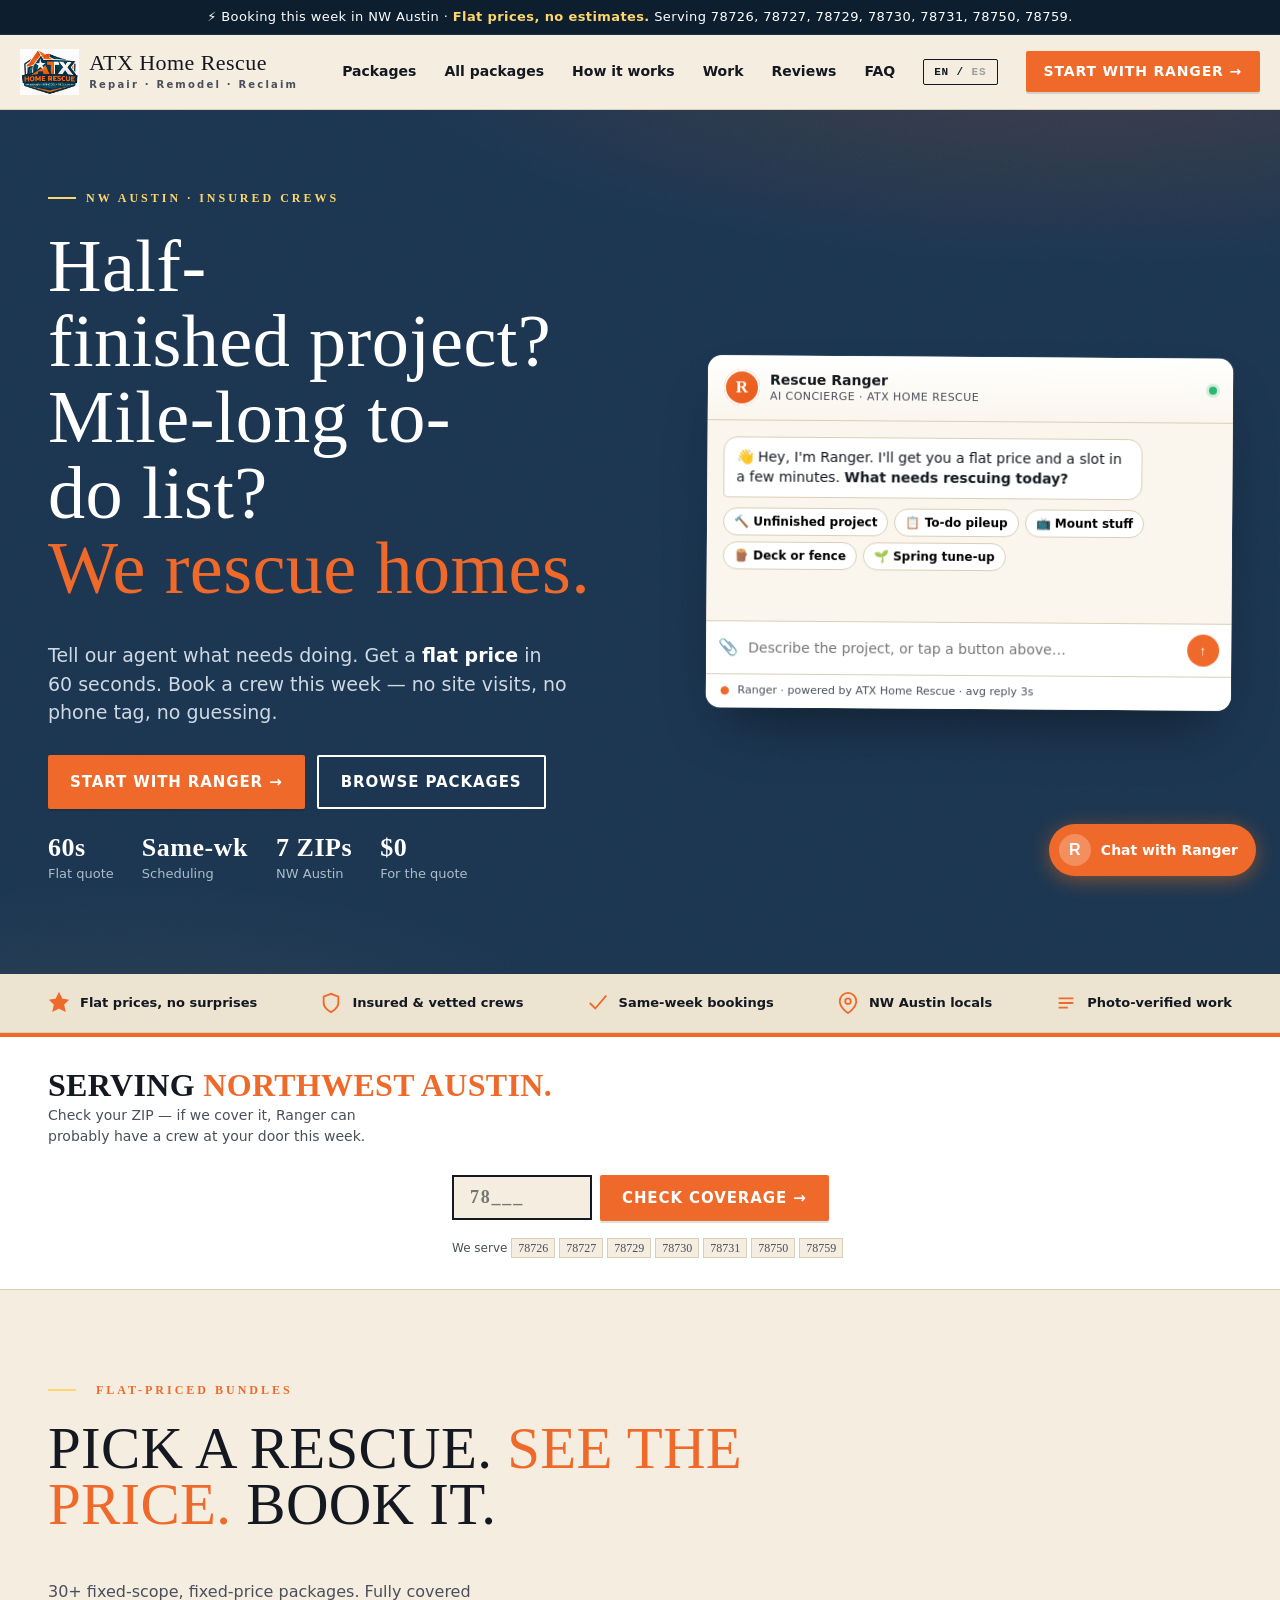
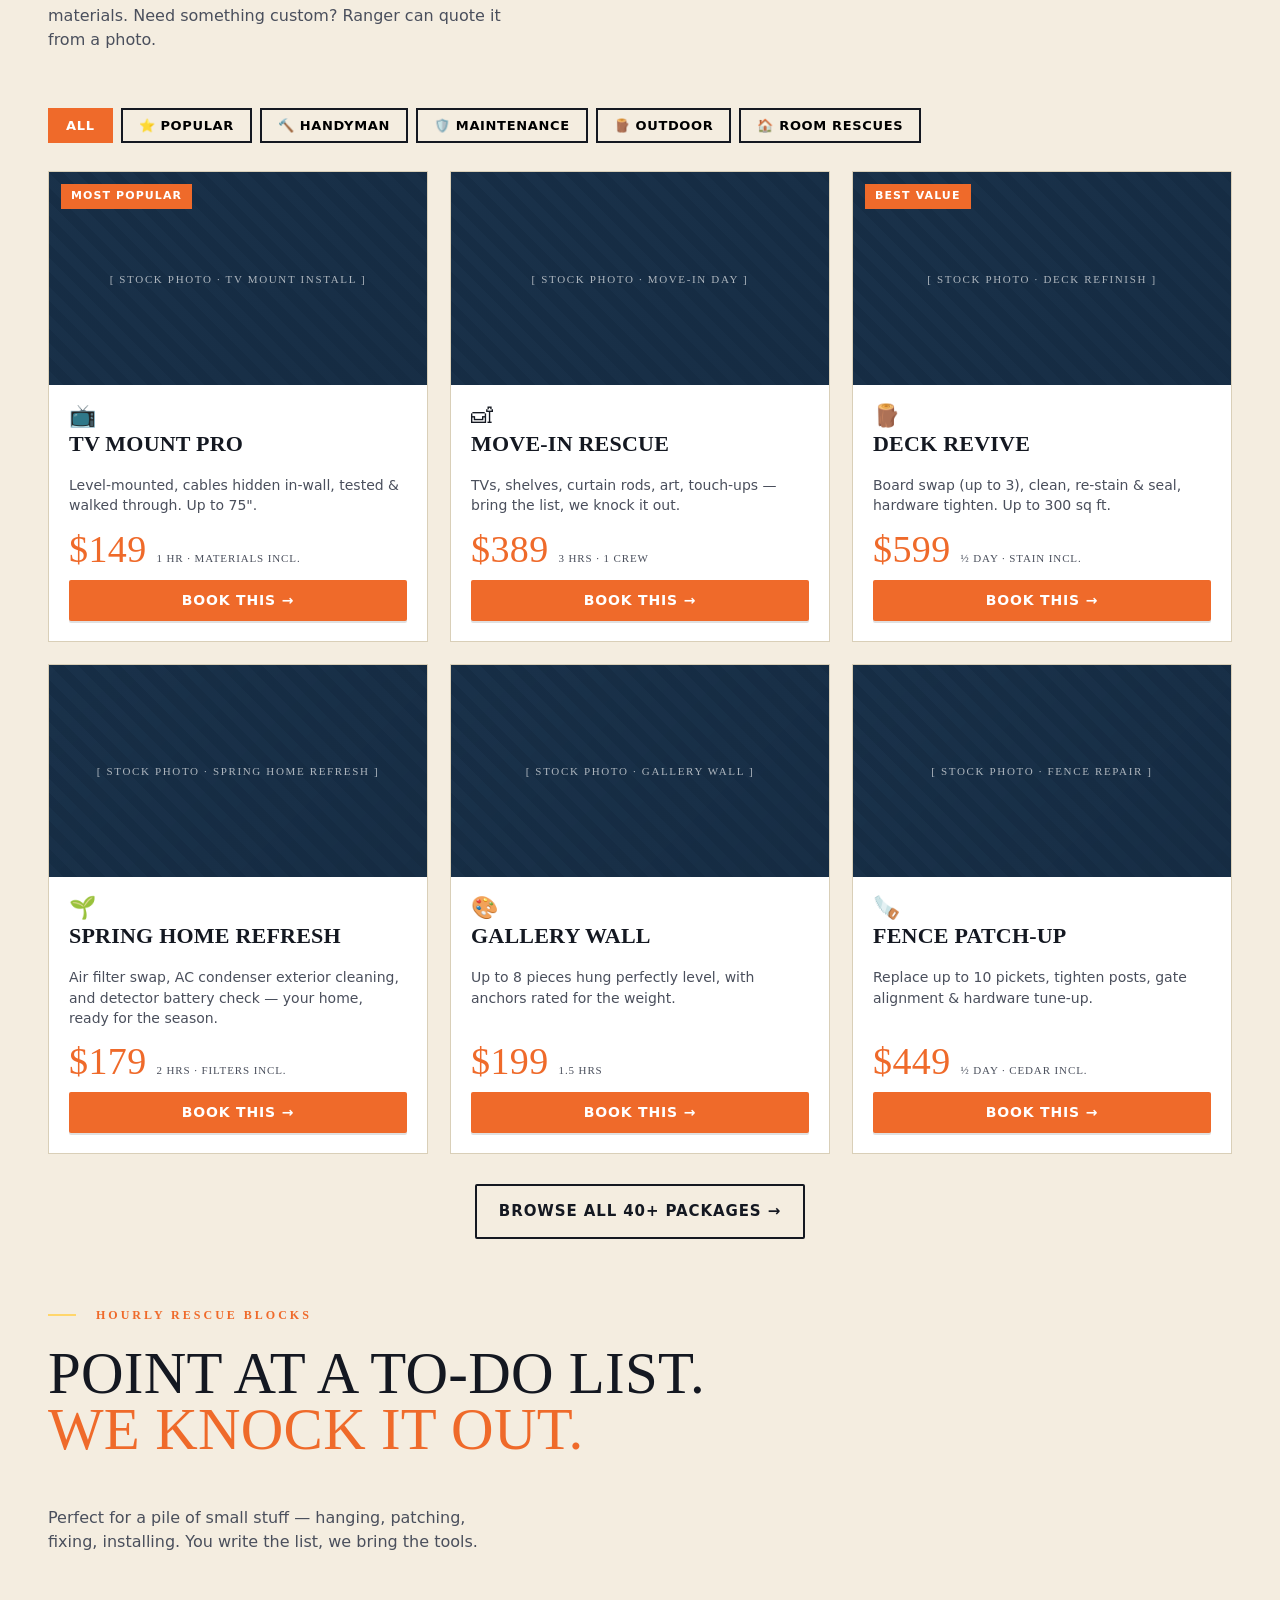
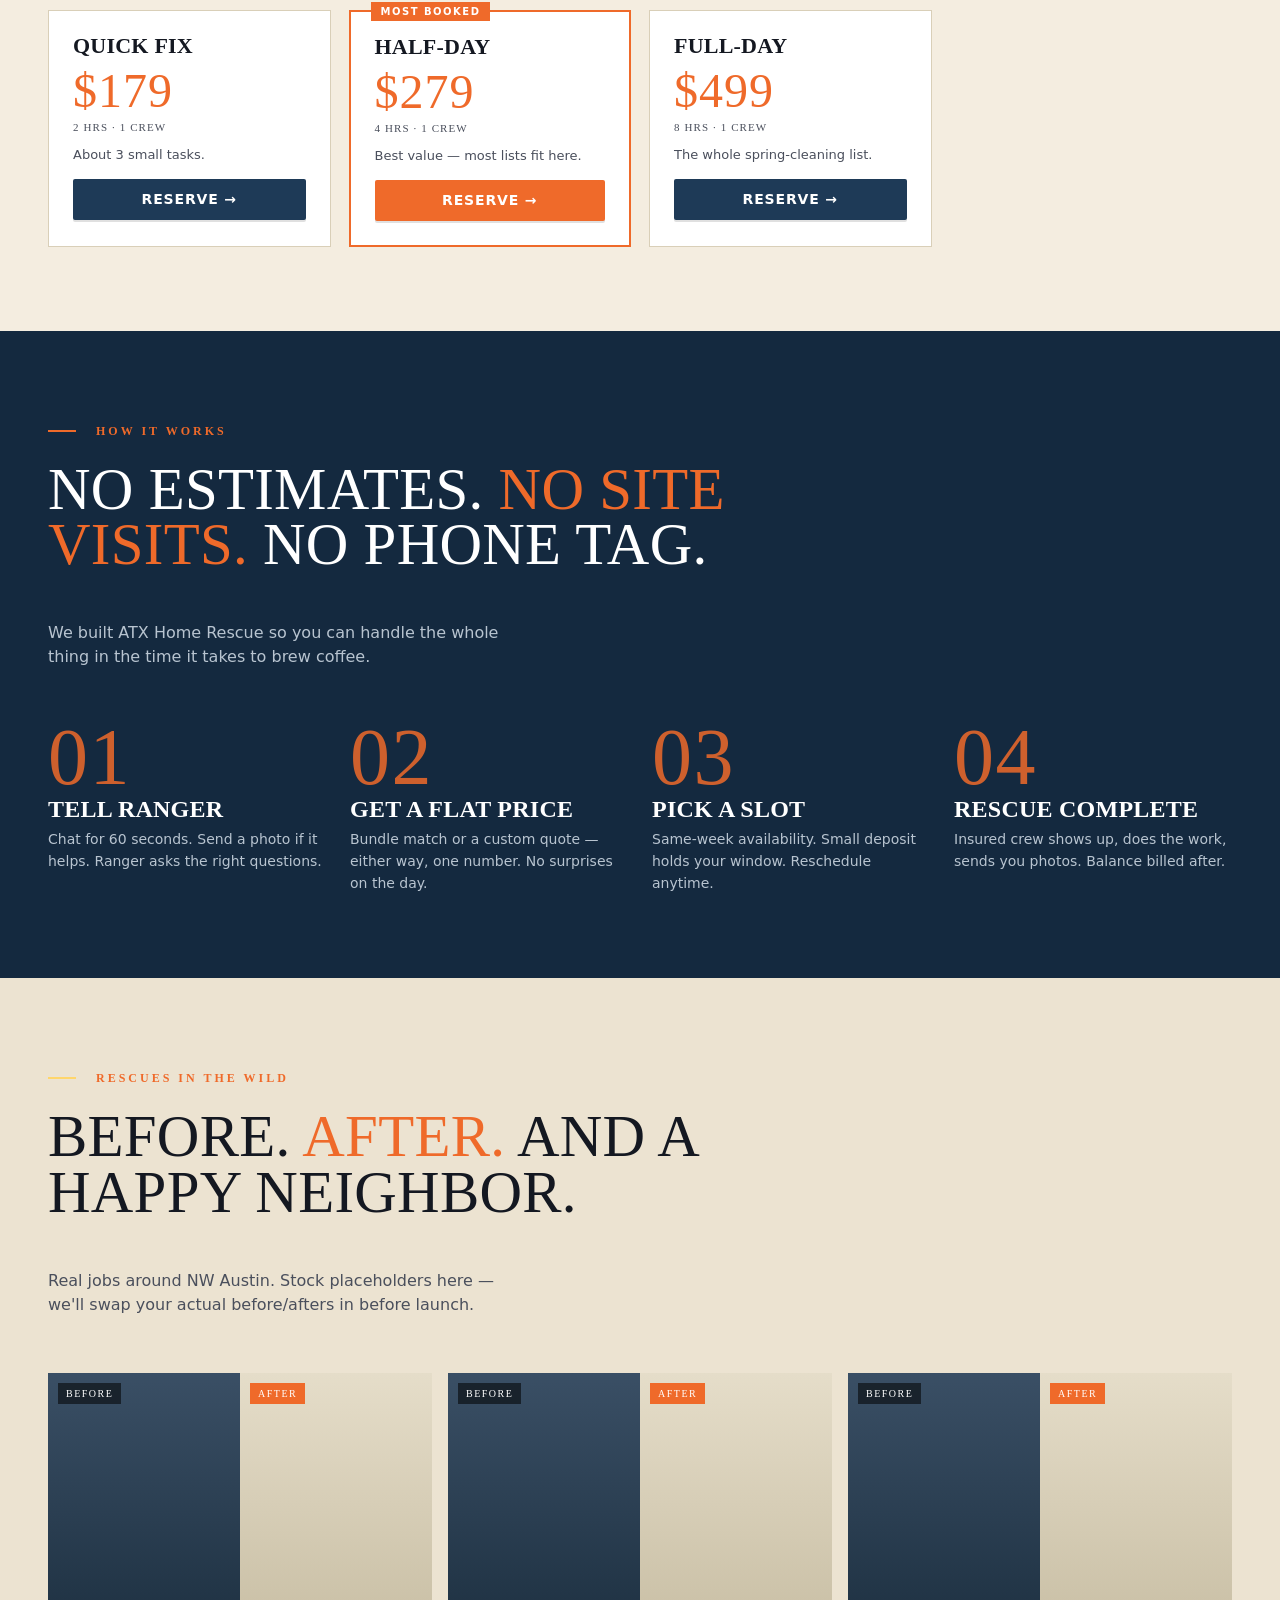
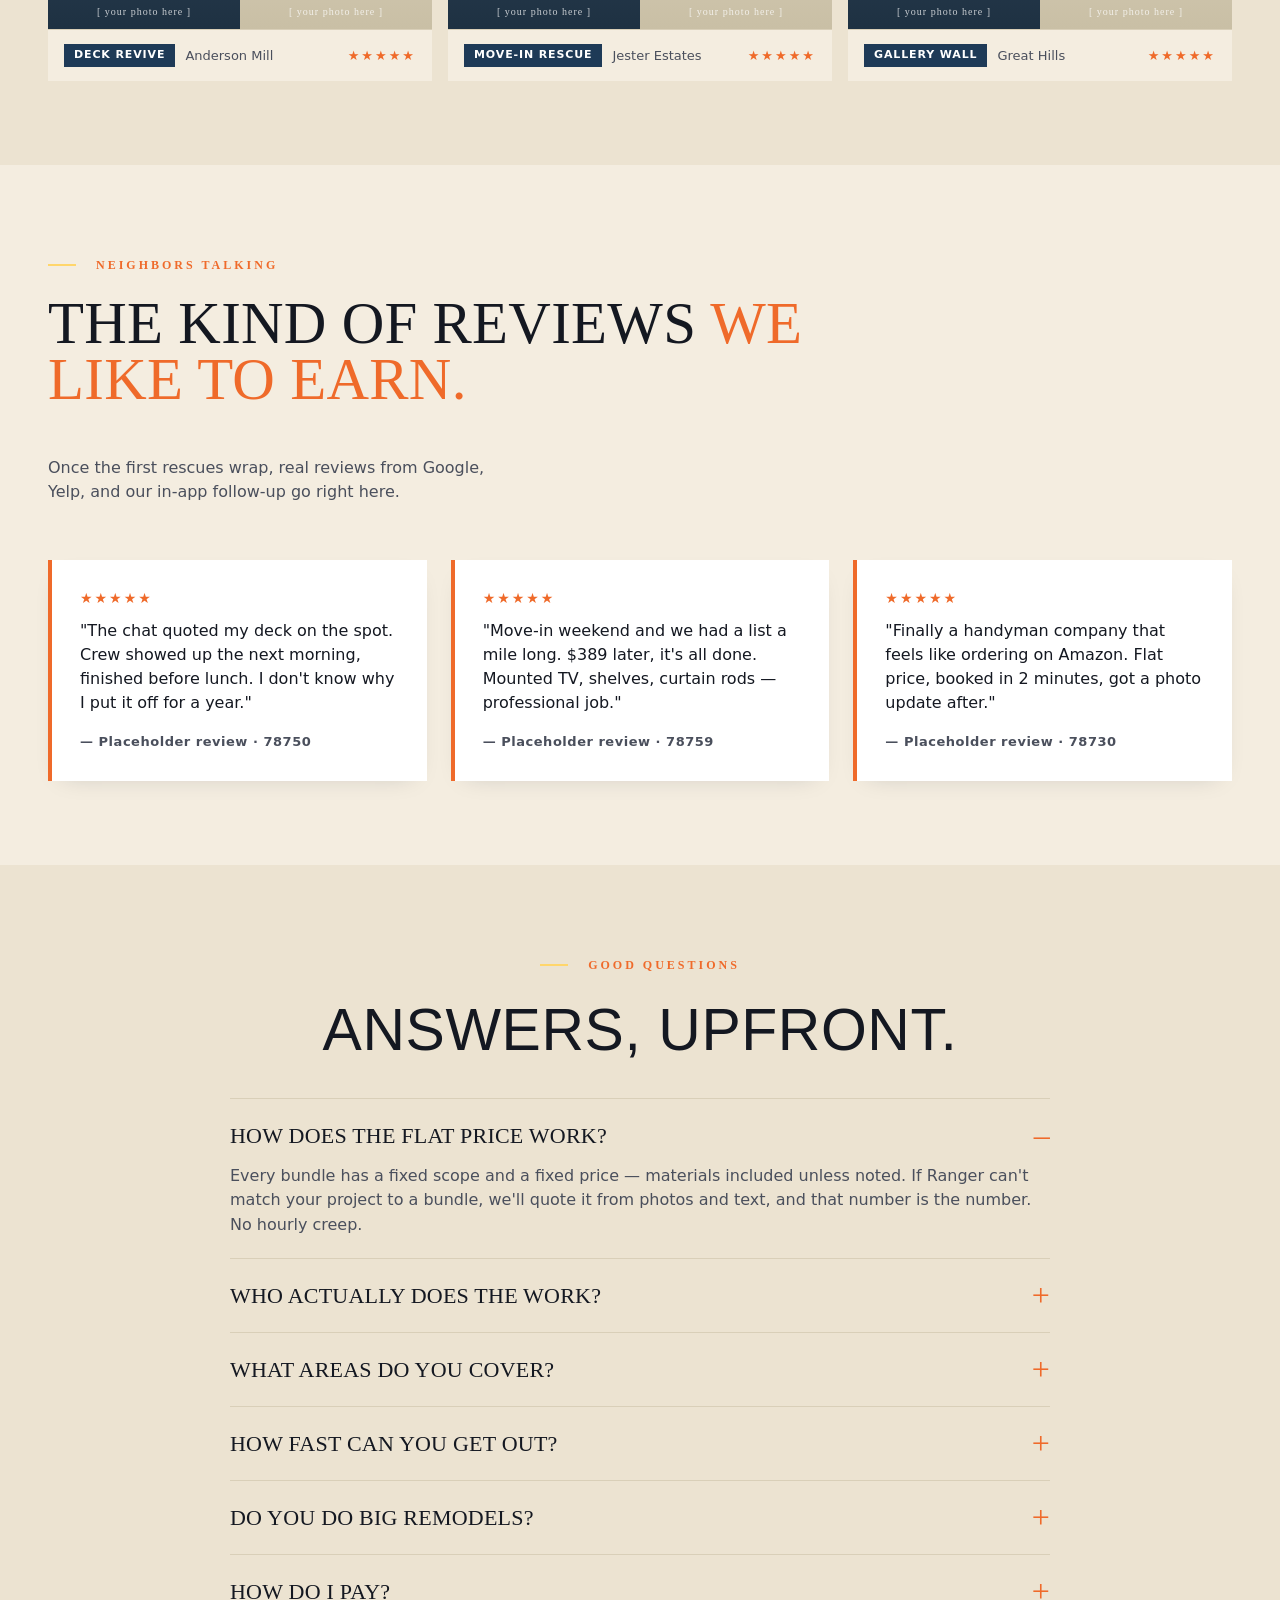
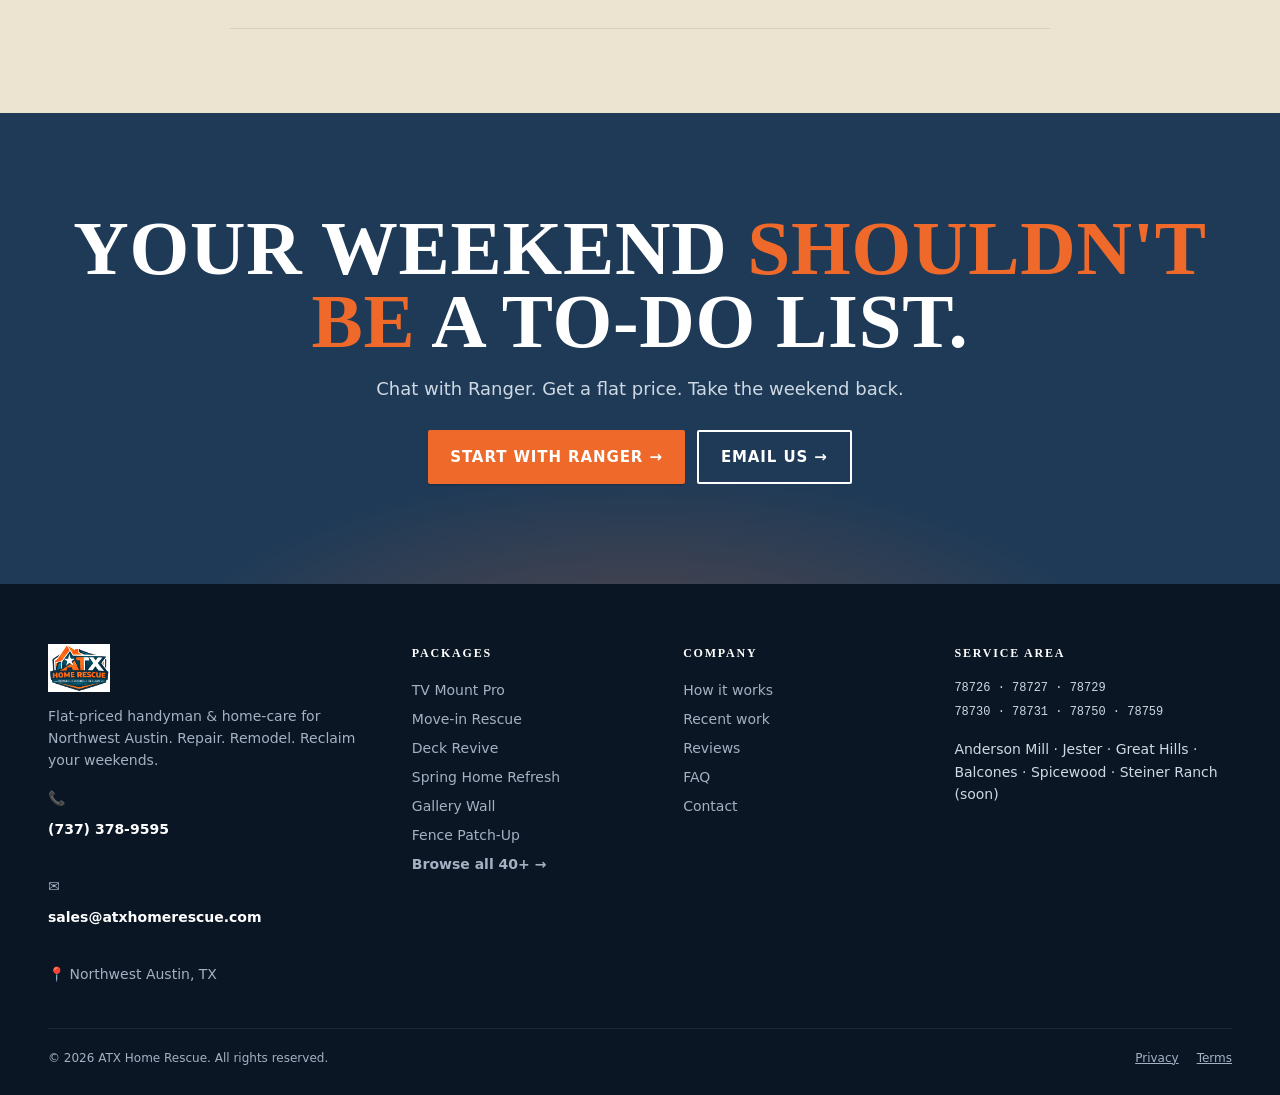
==== commit 23b725cc: "Add Rescue Ranger AI booking agent (Cloudflare Worker + Claude SSE) Replaces scripted chatbot with C" ====
--- a/index.html
+++ b/index.html
@@ -4,6 +4,8 @@
 <meta charset="utf-8"/>
 <title>ATX Home Rescue — NW Austin handyman, flat-priced.</title>
 <meta name="viewport" content="width=device-width,initial-scale=1"/>
+<meta http-equiv="Content-Security-Policy" content="default-src 'self'; style-src 'self' 'unsafe-inline' https://fonts.googleapis.com; font-src 'self' https://fonts.gstatic.com; img-src 'self' data:; script-src 'self'; frame-src 'none'; connect-src 'self' https://ranger-api.atxhomerescue.workers.dev http://localhost:8787; object-src 'none'; base-uri 'self'; form-action 'self';"/>
+<meta http-equiv="Referrer-Policy" content="strict-origin-when-cross-origin"/>
 <meta name="description" content="Flat-priced handyman and home-care for Northwest Austin. Tell our agent what needs doing, get a price in 60 seconds, book a crew this week."/>
 <link rel="canonical" href="https://atxhomerescue.com/"/>
 <link rel="icon" href="assets/logo.png"/>
@@ -24,6 +26,7 @@
 <link rel="stylesheet" href="styles/base.css"/>
 <link rel="stylesheet" href="styles/layout.css"/>
 <link rel="stylesheet" href="styles/homepage.css"/>
+<link rel="stylesheet" href="styles/ranger.css"/>
 </head>
 <body>
 
@@ -42,6 +45,7 @@
     </a>
     <nav class="nav-links">
       <a href="#packages">Packages</a>
+      <a href="packages.html">All packages</a>
       <a href="#how">How it works</a>
       <a href="#gallery">Work</a>
       <a href="#reviews">Reviews</a>
@@ -90,7 +94,7 @@
             <button class="sug" data-msg="I have a pile of small stuff around the house">📋 To-do pileup</button>
             <button class="sug" data-msg="I need to mount a TV and some shelves">📺 Mount stuff</button>
             <button class="sug" data-msg="My deck needs some repairs">🪵 Deck or fence</button>
-            <button class="sug" data-msg="I want to install smart cameras and a thermostat">🏠 Smart home</button>
+            <button class="sug" data-msg="My filters and detectors haven't been checked in forever">🌱 Spring tune-up</button>
           </div>
         </div>
         <div class="chat-input">
@@ -139,7 +143,7 @@
       <h3>Serving <span class="hi">Northwest Austin.</span></h3>
       <p>Check your ZIP — if we cover it, Ranger can probably have a crew at your door this week.</p>
     </div>
-    <form class="zip-form" onsubmit="checkZip(event)">
+    <form class="zip-form">
       <input class="zip-input" placeholder="78___" maxlength="5" id="zipIn" inputmode="numeric"/>
       <button class="btn lg" type="submit">Check coverage →</button>
       <div class="zips" id="zipResult">
@@ -165,7 +169,7 @@
       <button class="cat on">All</button>
       <button class="cat">⭐ Popular</button>
       <button class="cat">🔨 Handyman</button>
-      <button class="cat">📺 Smart home</button>
+      <button class="cat">🛡️ Maintenance</button>
       <button class="cat">🪵 Outdoor</button>
       <button class="cat">🏠 Room rescues</button>
     </div>
@@ -223,15 +227,15 @@
 
       <article class="pkg">
         <div class="pkg-img">
-          <div class="stock">[ stock photo · smart doorbell ]</div>
+          <div class="stock">[ stock photo · spring home refresh ]</div>
         </div>
         <div class="pkg-body">
-          <div class="pkg-emoji">🏠</div>
-          <h3>Smart Home Starter</h3>
-          <p class="desc">Video doorbell + 2 outdoor cameras + smart thermostat, set up on your Wi-Fi.</p>
+          <div class="pkg-emoji">🌱</div>
+          <h3>Spring Home Refresh</h3>
+          <p class="desc">Air filter swap, AC condenser exterior cleaning, and detector battery check — your home, ready for the season.</p>
           <div class="meta">
-            <span class="price">$329</span>
-            <span class="dur">2 HRS · BYO DEVICES</span>
+            <span class="price">$179</span>
+            <span class="dur">2 HRS · FILTERS INCL.</span>
           </div>
           <a href="booking.html" class="btn wide">Book this →</a>
         </div>
@@ -246,7 +250,7 @@
           <h3>Gallery Wall</h3>
           <p class="desc">Up to 8 pieces hung perfectly level, with anchors rated for the weight.</p>
           <div class="meta">
-            <span class="price">$179</span>
+            <span class="price">$199</span>
             <span class="dur">1.5 HRS</span>
           </div>
           <a href="booking.html" class="btn wide">Book this →</a>
@@ -270,6 +274,10 @@
       </article>
     </div>
 
+    <div style="text-align:center;margin-top:30px">
+      <a href="packages.html" class="btn lg ghost">Browse all 40+ packages →</a>
+    </div>
+
     <!-- HOURLY BLOCKS -->
     <div class="sec-head" style="margin-top:60px;margin-bottom:20px">
       <div>
@@ -282,7 +290,7 @@
     <div class="hourly">
       <div class="block">
         <h4>Quick Fix</h4>
-        <div class="price">$149</div>
+        <div class="price">$179</div>
         <div class="hrs">2 HRS · 1 CREW</div>
         <p class="note">About 3 small tasks.</p>
         <a href="booking.html" class="btn wide navy">Reserve →</a>
@@ -290,23 +298,16 @@
       <div class="block pop">
         <span class="pop-tag">Most booked</span>
         <h4>Half-Day</h4>
-        <div class="price">$249</div>
+        <div class="price">$279</div>
         <div class="hrs">4 HRS · 1 CREW</div>
         <p class="note">Best value — most lists fit here.</p>
         <a href="booking.html" class="btn wide">Reserve →</a>
       </div>
       <div class="block">
         <h4>Full-Day</h4>
-        <div class="price">$449</div>
+        <div class="price">$499</div>
         <div class="hrs">8 HRS · 1 CREW</div>
         <p class="note">The whole spring-cleaning list.</p>
-        <a href="booking.html" class="btn wide navy">Reserve →</a>
-      </div>
-      <div class="block">
-        <h4>2-Person Blitz</h4>
-        <div class="price">$429</div>
-        <div class="hrs">4 HRS · 2 CREW</div>
-        <p class="note">Twice the hands, half the time.</p>
         <a href="booking.html" class="btn wide navy">Reserve →</a>
       </div>
     </div>
@@ -434,7 +435,7 @@
       </details>
       <details>
         <summary>Do you do big remodels?</summary>
-        <p>Not yet. We're focused on small-to-medium projects: handyman work, smart-home installs, trim &amp; carpentry, deck &amp; fence repair, appliance installs. If it's a bathroom gut-job, we'll tell you honestly.</p>
+        <p>Not yet. We're focused on small-to-medium projects: handyman work, seasonal maintenance, trim &amp; carpentry, deck &amp; fence repair, appliance installs. If it's a bathroom gut-job, we'll tell you honestly.</p>
       </details>
       <details>
         <summary>How do I pay?</summary>
@@ -474,9 +475,10 @@
         <a href="#packages">TV Mount Pro</a>
         <a href="#packages">Move-in Rescue</a>
         <a href="#packages">Deck Revive</a>
-        <a href="#packages">Smart Home Starter</a>
+        <a href="#packages">Spring Home Refresh</a>
         <a href="#packages">Gallery Wall</a>
         <a href="#packages">Fence Patch-Up</a>
+        <a href="packages.html"><b>Browse all 40+ →</b></a>
       </div>
       <div>
         <h5>Company</h5>
@@ -508,13 +510,10 @@
   </div>
 </footer>
 
-<!-- Floating Ranger button -->
-<button class="float-agent" onclick="document.getElementById('chat').scrollIntoView({behavior:'smooth',block:'center'})" aria-label="Chat with Ranger">
-  <span class="av">R</span>
-  Chat with Ranger
-</button>
-
 <script src="scripts/i18n.js"></script>
 <script src="scripts/homepage.js"></script>
+<script src="scripts/ranger-shared.js"></script>
+<script src="scripts/ranger-agent.js"></script>
+<script src="scripts/ranger-widget.js" defer></script>
 </body>
 </html>
--- a/styles/ranger.css
+++ b/styles/ranger.css
@@ -0,0 +1,498 @@
+/* ATX Home Rescue — Ranger chat, widget, and summary styles
+ * Depends on tokens.css for --orange, --navy, --ink, --ink-soft, etc.
+ */
+
+/* ============================================================
+   CHAT SURFACE (shared by booking page + widget modal)
+   ============================================================ */
+
+.rg-head {
+  display: flex;
+  align-items: center;
+  gap: 10px;
+  padding: 14px 18px 12px;
+  border-bottom: 1px solid rgba(0,0,0,.08);
+  background: #fff;
+}
+
+.rg-avatar {
+  width: 40px; height: 40px;
+  background: var(--navy, #0d2136);
+  color: #fff;
+  border-radius: 50%;
+  display: flex; align-items: center; justify-content: center;
+  font-family: 'Anton', sans-serif;
+  font-size: 18px;
+  flex-shrink: 0;
+}
+
+.rg-title { flex: 1; min-width: 0; }
+.rg-name  { display: block; font-weight: 700; font-size: 14px; color: var(--ink,#1a2b3c); }
+.rg-sub   { display: block; font-size: 10px; color: var(--ink-soft,#6b7c8d); letter-spacing: .06em; text-transform: uppercase; }
+
+.rg-live-dot {
+  width: 8px; height: 8px;
+  background: #22c55e;
+  border-radius: 50%;
+  box-shadow: 0 0 0 2px rgba(34,197,94,.25);
+  animation: rg-pulse-dot 2.5s ease-in-out infinite;
+}
+@keyframes rg-pulse-dot {
+  0%,100% { box-shadow: 0 0 0 2px rgba(34,197,94,.25); }
+  50%      { box-shadow: 0 0 0 5px rgba(34,197,94,.10); }
+}
+
+/* Body / scroll area */
+.rg-body {
+  flex: 1;
+  overflow-y: auto;
+  padding: 16px 14px 8px;
+  display: flex;
+  flex-direction: column;
+  gap: 8px;
+  scroll-behavior: smooth;
+}
+
+/* Bubbles */
+.rg-bubble {
+  max-width: 88%;
+  padding: 10px 14px;
+  border-radius: 16px;
+  font-size: 14px;
+  line-height: 1.5;
+  word-break: break-word;
+}
+.rg-me {
+  align-self: flex-end;
+  background: var(--navy, #0d2136);
+  color: #fff;
+  border-bottom-right-radius: 4px;
+}
+.rg-them {
+  align-self: flex-start;
+  background: #f0f3f7;
+  color: var(--ink, #1a2b3c);
+  border-bottom-left-radius: 4px;
+}
+.rg-resume {
+  font-size: 12px;
+  color: var(--ink-soft);
+  background: #f8f9fb;
+  border: 1px dashed #cdd5de;
+}
+.rg-error {
+  color: #b91c1c;
+  font-size: 13px;
+}
+
+/* Streaming cursor */
+.rg-streaming .rg-cursor {
+  display: inline-block;
+  width: 2px; height: 14px;
+  background: var(--ink-soft, #6b7c8d);
+  margin-left: 2px;
+  vertical-align: -2px;
+  animation: rg-blink .7s step-end infinite;
+}
+@keyframes rg-blink { 0%,100%{opacity:1} 50%{opacity:0} }
+
+/* Tool activity chip */
+.rg-tool-chip {
+  align-self: flex-start;
+  display: inline-flex;
+  align-items: center;
+  gap: 5px;
+  padding: 4px 10px;
+  background: #eef2ff;
+  color: #4f46e5;
+  border-radius: 20px;
+  font-size: 11px;
+  font-family: monospace;
+  letter-spacing: .02em;
+  transition: opacity .4s, transform .4s;
+}
+.rg-tool-done {
+  opacity: 0;
+  transform: translateY(-4px);
+}
+
+/* Quick-reply chips */
+.rg-chips {
+  display: flex;
+  flex-wrap: wrap;
+  gap: 6px;
+  padding: 2px 0;
+}
+.rg-chip {
+  padding: 6px 14px;
+  border: 1.5px solid var(--navy, #0d2136);
+  border-radius: 20px;
+  background: #fff;
+  color: var(--navy, #0d2136);
+  font-size: 13px;
+  cursor: pointer;
+  transition: background .15s, color .15s;
+  white-space: nowrap;
+}
+.rg-chip:hover {
+  background: var(--navy, #0d2136);
+  color: #fff;
+}
+
+/* Package card */
+.rg-card {
+  padding: 14px 16px;
+  background: #fff;
+  border: 1.5px solid #e2e8f0;
+  border-radius: 14px;
+  max-width: 320px;
+}
+.rg-card-head {
+  display: flex;
+  align-items: flex-start;
+  gap: 10px;
+  margin-bottom: 8px;
+}
+.rg-card-emoji { font-size: 22px; line-height: 1; }
+.rg-card-name  { font-weight: 700; font-size: 15px; font-family: 'Anton', sans-serif; text-transform: uppercase; letter-spacing: .01em; }
+.rg-card-badge {
+  display: inline-block;
+  margin-top: 3px;
+  padding: 1px 7px;
+  background: var(--orange, #f97316);
+  color: #fff;
+  font-size: 9px;
+  font-weight: 700;
+  letter-spacing: .08em;
+  border-radius: 4px;
+  text-transform: uppercase;
+}
+.rg-card-price {
+  font-size: 26px;
+  font-family: 'Anton', sans-serif;
+  color: var(--navy, #0d2136);
+  display: flex;
+  align-items: baseline;
+  gap: 8px;
+  margin-bottom: 8px;
+}
+.rg-card-dur {
+  font-size: 11px;
+  font-family: inherit;
+  font-weight: 600;
+  color: var(--ink-soft);
+  letter-spacing: .06em;
+  text-transform: uppercase;
+}
+.rg-card-includes {
+  margin: 0 0 6px 0;
+  padding-left: 18px;
+  font-size: 12px;
+  line-height: 1.6;
+  color: var(--ink, #1a2b3c);
+}
+.rg-card-notes {
+  font-size: 11px;
+  color: var(--ink-soft);
+  font-style: italic;
+  margin-top: 4px;
+}
+
+/* Jobber iframe embed */
+.rg-jobber-wrap {
+  width: 100%;
+  border-radius: 10px;
+  overflow: hidden;
+  margin: 8px 0;
+  border: 1px solid #e2e8f0;
+}
+.rg-jobber-iframe {
+  width: 100%;
+  height: 480px;
+  border: none;
+  display: block;
+}
+.rg-jobber-manual {
+  padding: 10px 0 4px;
+  text-align: center;
+}
+.rg-jobber-hint {
+  font-size: 11px;
+  color: var(--ink-soft);
+  margin-top: 4px;
+}
+
+/* Done / confirmation screen */
+.rg-done {
+  text-align: center;
+  padding: 32px 16px;
+}
+.rg-done-icon {
+  font-size: 48px;
+  margin-bottom: 12px;
+}
+.rg-done h2 {
+  font-family: 'Anton', sans-serif;
+  font-size: 26px;
+  text-transform: uppercase;
+  color: var(--navy);
+  margin: 0 0 8px;
+}
+.rg-done p {
+  font-size: 14px;
+  color: var(--ink-soft);
+  margin: 0 0 12px;
+}
+.rg-done-recap {
+  background: #f0f3f7;
+  border-radius: 10px;
+  padding: 14px 18px;
+  margin: 16px 0;
+  text-align: left;
+  font-size: 13px;
+}
+.rg-done-recap > div {
+  display: flex;
+  justify-content: space-between;
+  gap: 16px;
+  padding: 4px 0;
+  border-bottom: 1px solid #e2e8f0;
+}
+.rg-done-recap > div:last-child { border: none; }
+.rg-done-recap span { color: var(--ink-soft); }
+
+/* Input bar */
+.rg-input-row {
+  display: flex;
+  align-items: center;
+  gap: 6px;
+  padding: 10px 12px;
+  border-top: 1px solid rgba(0,0,0,.07);
+  background: #fff;
+}
+.rg-input-row input {
+  flex: 1;
+  border: 1.5px solid #dce3eb;
+  border-radius: 22px;
+  padding: 8px 14px;
+  font-size: 14px;
+  outline: none;
+  transition: border-color .15s;
+  font-family: inherit;
+}
+.rg-input-row input:focus { border-color: var(--navy, #0d2136); }
+.rg-iconbtn {
+  background: none; border: none; cursor: pointer;
+  font-size: 18px; padding: 4px 6px; border-radius: 8px;
+  transition: background .15s;
+}
+.rg-iconbtn:hover { background: #f0f3f7; }
+.rg-send {
+  width: 34px; height: 34px;
+  background: var(--navy, #0d2136);
+  color: #fff;
+  border: none;
+  border-radius: 50%;
+  font-size: 16px;
+  cursor: pointer;
+  display: flex; align-items: center; justify-content: center;
+  transition: background .15s, transform .1s;
+  flex-shrink: 0;
+}
+.rg-send:hover  { background: var(--orange, #f97316); }
+.rg-send:active { transform: scale(.92); }
+.rg-send:disabled { opacity: .45; cursor: default; }
+
+.rg-foot {
+  padding: 6px 14px;
+  font-size: 11px;
+  color: var(--ink-soft);
+  text-align: center;
+  border-top: 1px solid rgba(0,0,0,.05);
+  background: #fff;
+}
+
+/* Shared button */
+.rg-btn {
+  display: inline-block;
+  padding: 10px 22px;
+  background: var(--orange, #f97316);
+  color: #fff;
+  border: none;
+  border-radius: 8px;
+  font-size: 14px;
+  font-weight: 700;
+  cursor: pointer;
+  text-decoration: none;
+  transition: opacity .15s, transform .1s;
+  font-family: inherit;
+}
+.rg-btn:hover  { opacity: .88; }
+.rg-btn:active { transform: scale(.97); }
+
+/* ============================================================
+   FLOATING WIDGET
+   ============================================================ */
+
+.rg-float-btn {
+  position: fixed;
+  bottom: 24px; right: 24px;
+  z-index: 9000;
+  display: flex;
+  align-items: center;
+  gap: 10px;
+  padding: 10px 18px 10px 10px;
+  background: var(--orange, #f97316);
+  color: #fff;
+  border: none;
+  border-radius: 40px;
+  font-size: 14px;
+  font-weight: 700;
+  font-family: inherit;
+  cursor: pointer;
+  box-shadow: 0 4px 20px rgba(249,115,22,.45);
+  transition: transform .2s, box-shadow .2s;
+}
+.rg-float-btn:hover {
+  transform: translateY(-2px);
+  box-shadow: 0 8px 28px rgba(249,115,22,.55);
+}
+.rg-float-btn:active { transform: translateY(0); }
+.rg-float-open { background: var(--navy, #0d2136); box-shadow: 0 4px 20px rgba(13,33,54,.4); }
+
+.rg-float-avatar {
+  width: 32px; height: 32px;
+  background: rgba(255,255,255,.25);
+  border-radius: 50%;
+  display: flex; align-items: center; justify-content: center;
+  font-family: 'Anton', sans-serif;
+  font-size: 16px;
+}
+.rg-float-label { white-space: nowrap; }
+
+/* Pulse animation */
+@keyframes rg-float-pulse {
+  0%   { box-shadow: 0 4px 20px rgba(249,115,22,.45); }
+  50%  { box-shadow: 0 4px 28px rgba(249,115,22,.7), 0 0 0 8px rgba(249,115,22,.12); }
+  100% { box-shadow: 0 4px 20px rgba(249,115,22,.45); }
+}
+.rg-float-pulse { animation: rg-float-pulse 1.2s ease-out; }
+@media (prefers-reduced-motion: reduce) { .rg-float-pulse { animation: none; } }
+
+/* ============================================================
+   WIDGET MODAL
+   ============================================================ */
+
+.rg-modal {
+  position: fixed;
+  bottom: 90px; right: 24px;
+  z-index: 9001;
+  width: 380px;
+  max-height: 620px;
+  background: #fff;
+  border-radius: 18px;
+  box-shadow: 0 12px 48px rgba(0,0,0,.18);
+  display: flex;
+  flex-direction: column;
+  overflow: hidden;
+  opacity: 0;
+  transform: translateY(16px) scale(.97);
+  pointer-events: none;
+  transition: opacity .22s ease, transform .22s ease;
+}
+.rg-modal-open {
+  opacity: 1;
+  transform: translateY(0) scale(1);
+  pointer-events: all;
+}
+
+.rg-modal-head {
+  display: flex;
+  align-items: center;
+  justify-content: space-between;
+  padding: 12px 14px;
+  border-bottom: 1px solid rgba(0,0,0,.08);
+  background: #fff;
+  flex-shrink: 0;
+}
+.rg-modal-body {
+  flex: 1;
+  overflow: hidden;
+  display: flex;
+  flex-direction: column;
+}
+.rg-modal-body .rg-head { display: none; } /* head already in modal-head */
+
+.rg-expand-link {
+  color: var(--ink-soft);
+  font-size: 18px;
+  text-decoration: none;
+  padding: 4px;
+  border-radius: 6px;
+  transition: color .15s, background .15s;
+}
+.rg-expand-link:hover { color: var(--navy); background: #f0f3f7; }
+.rg-close-btn {
+  background: none; border: none;
+  font-size: 16px;
+  color: var(--ink-soft);
+  cursor: pointer;
+  padding: 4px 8px;
+  border-radius: 6px;
+  transition: color .15s, background .15s;
+}
+.rg-close-btn:hover { color: var(--ink); background: #f0f3f7; }
+
+/* Mobile: full-screen sheet */
+@media (max-width: 480px) {
+  .rg-modal {
+    bottom: 0; right: 0; left: 0;
+    width: 100%;
+    max-height: 92dvh;
+    border-radius: 18px 18px 0 0;
+  }
+  .rg-float-btn { bottom: 16px; right: 16px; }
+  .rg-float-label { display: none; }
+  .rg-float-btn { padding: 12px; border-radius: 50%; }
+  .rg-float-avatar { width: 36px; height: 36px; font-size: 18px; }
+}
+
+/* ============================================================
+   BOOKING PAGE LAYOUT OVERRIDES
+   Booking.html uses .shell { display:grid; chat-wrap / summary }
+   The agent surface fills .chat-wrap fully.
+   ============================================================ */
+
+.chat-wrap {
+  display: flex;
+  flex-direction: column;
+  overflow: hidden;
+}
+.chat-wrap .rg-body {
+  flex: 1;
+}
+
+/* ============================================================
+   SUMMARY PANEL (right side on booking.html)
+   ============================================================ */
+
+.sum-field-row {
+  display: flex;
+  justify-content: space-between;
+  align-items: baseline;
+  gap: 8px;
+  padding: 4px 0;
+  border-bottom: 1px solid #f0f3f7;
+  font-size: 13px;
+}
+.sum-field-row:last-child { border: none; }
+.sum-field-lbl { color: var(--ink-soft); }
+.sum-field-val { font-weight: 600; color: var(--ink); text-align: right; }
+
+.sum-field-enter {
+  animation: rg-fade-up .3s ease both;
+}
+@keyframes rg-fade-up {
+  from { opacity: 0; transform: translateY(6px); }
+  to   { opacity: 1; transform: translateY(0); }
+}
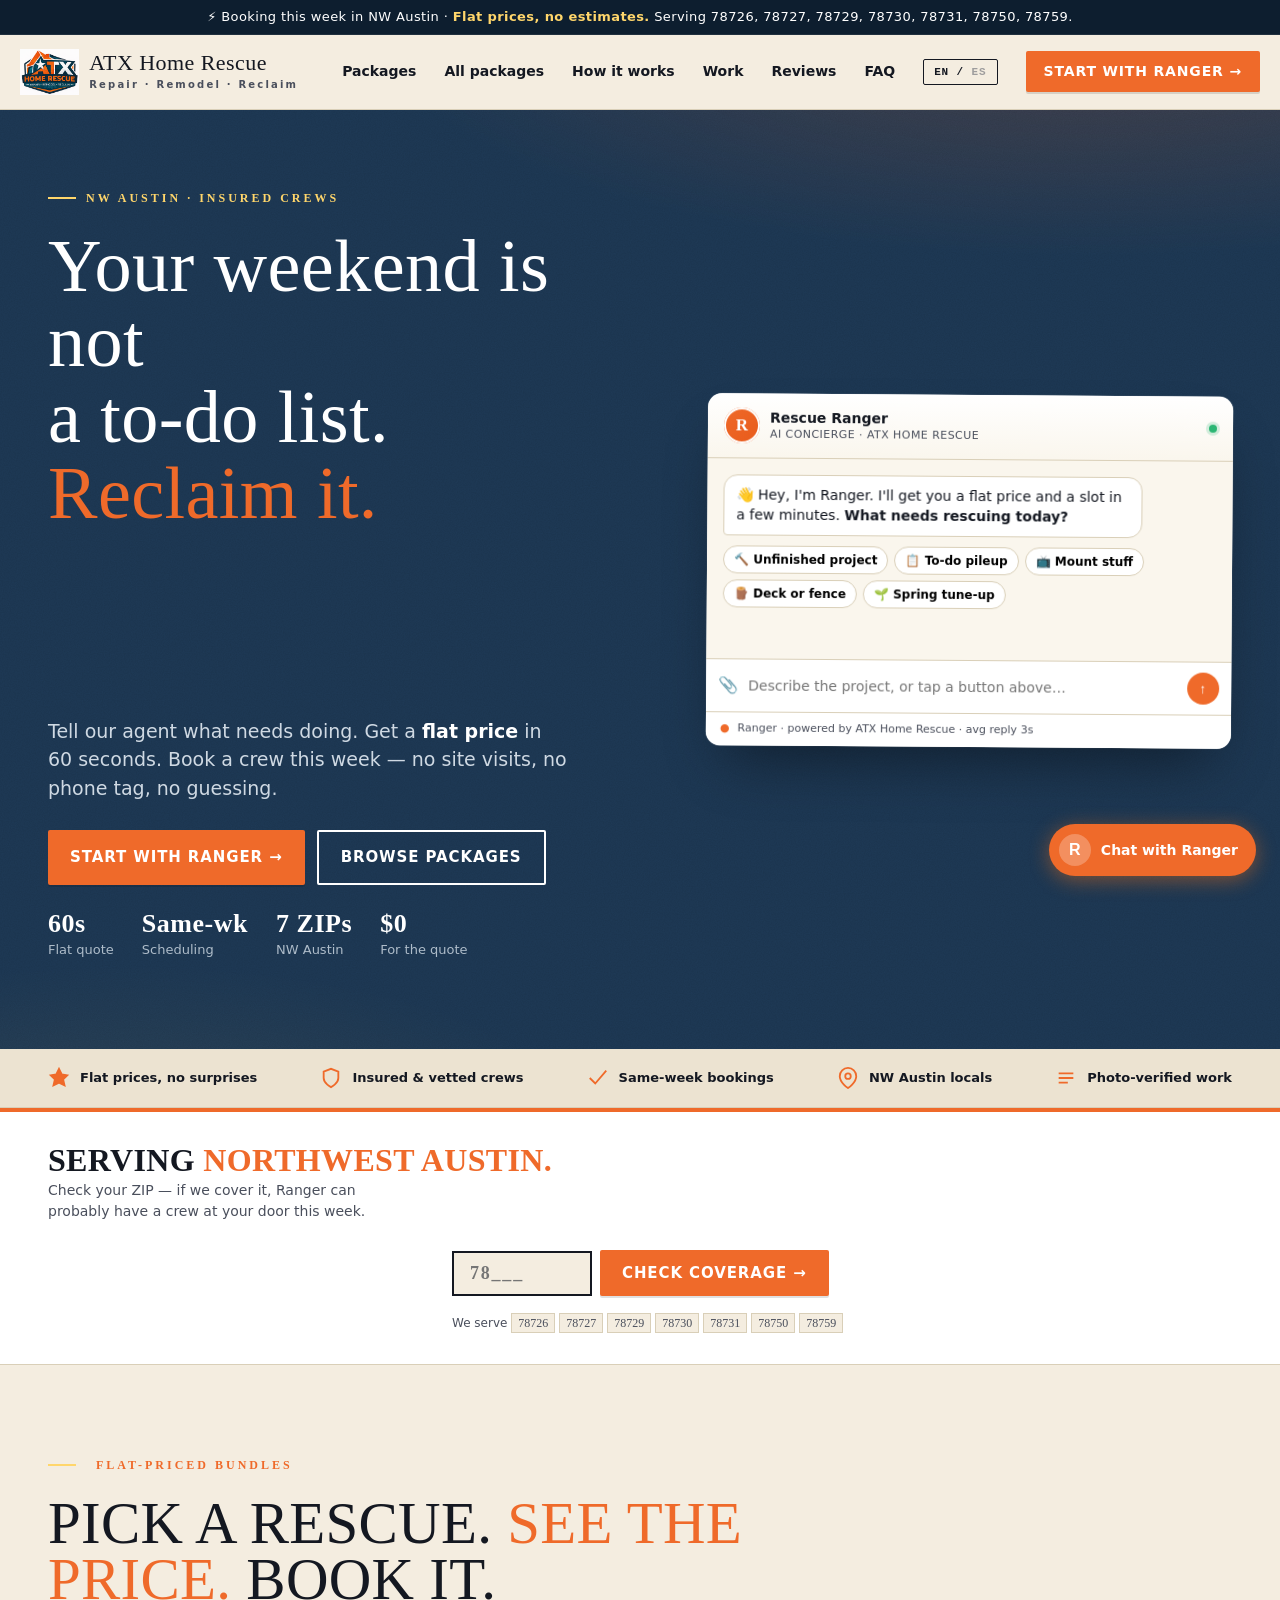
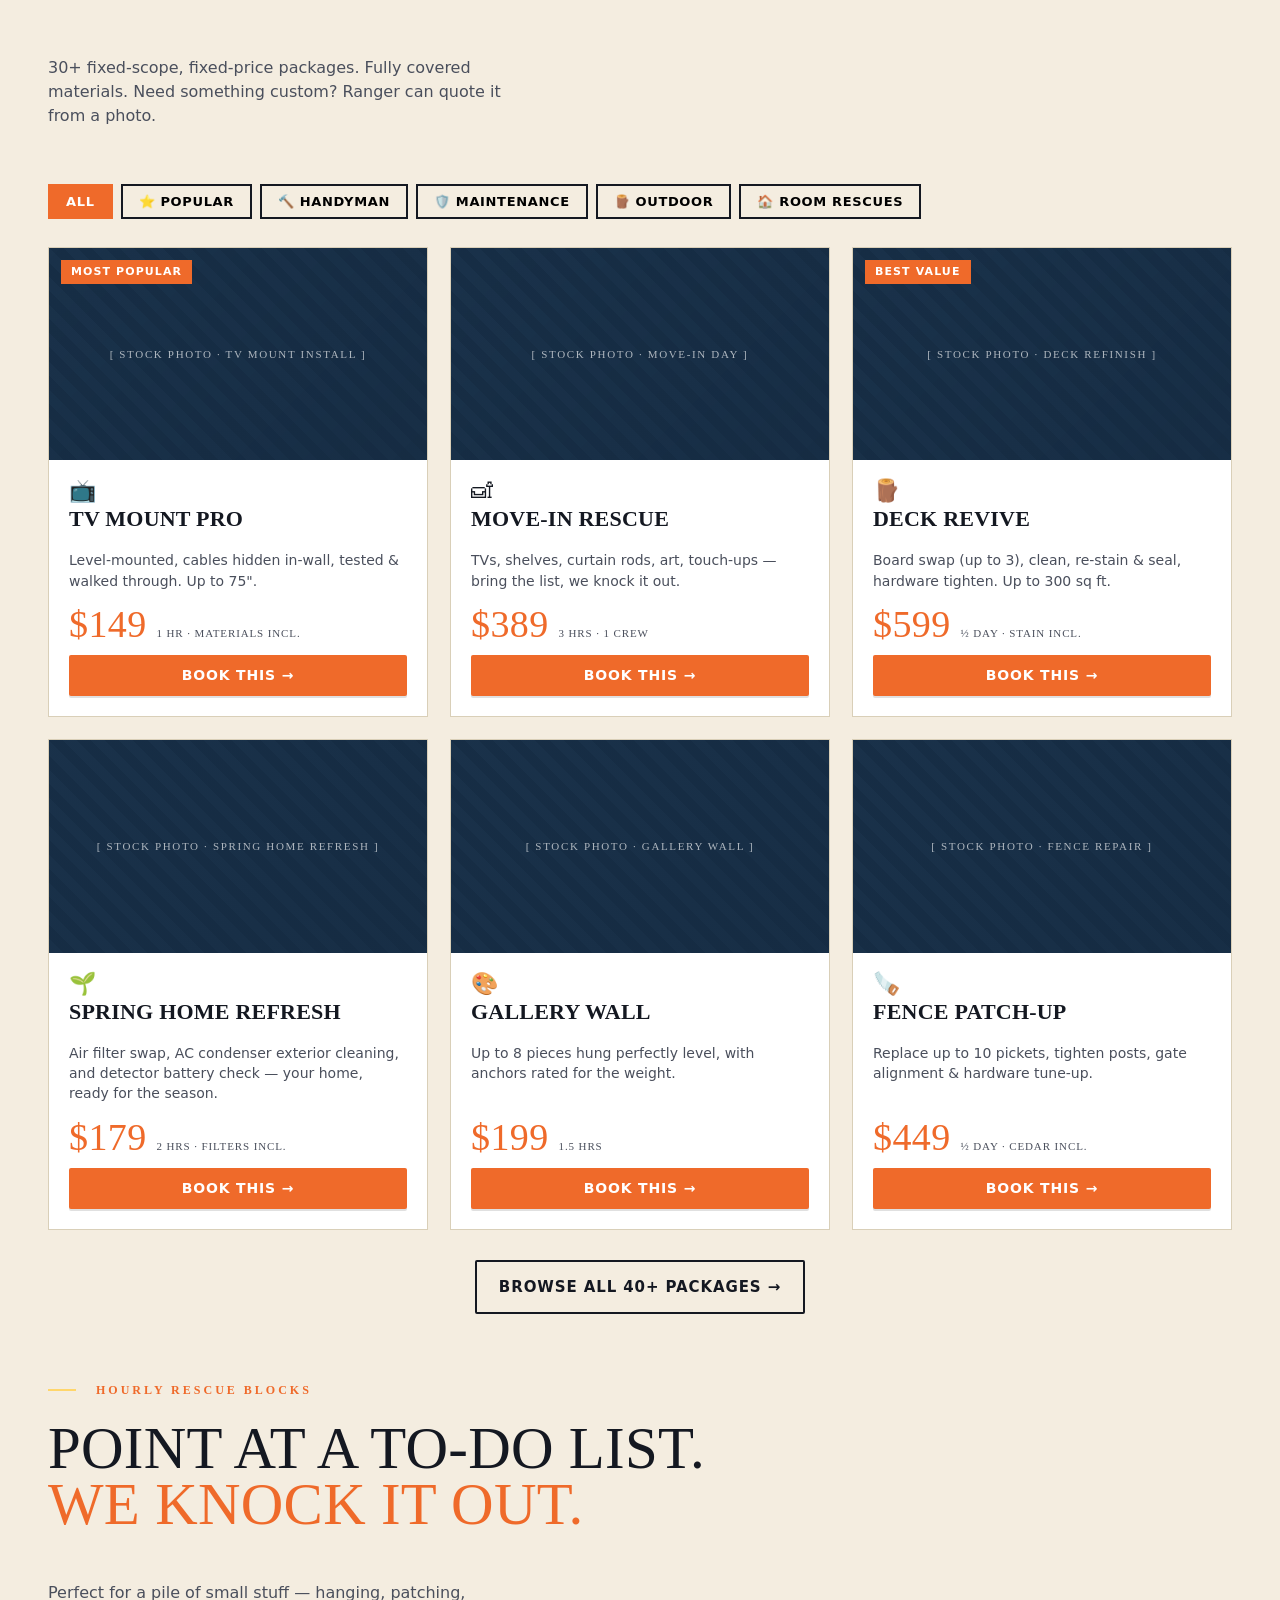
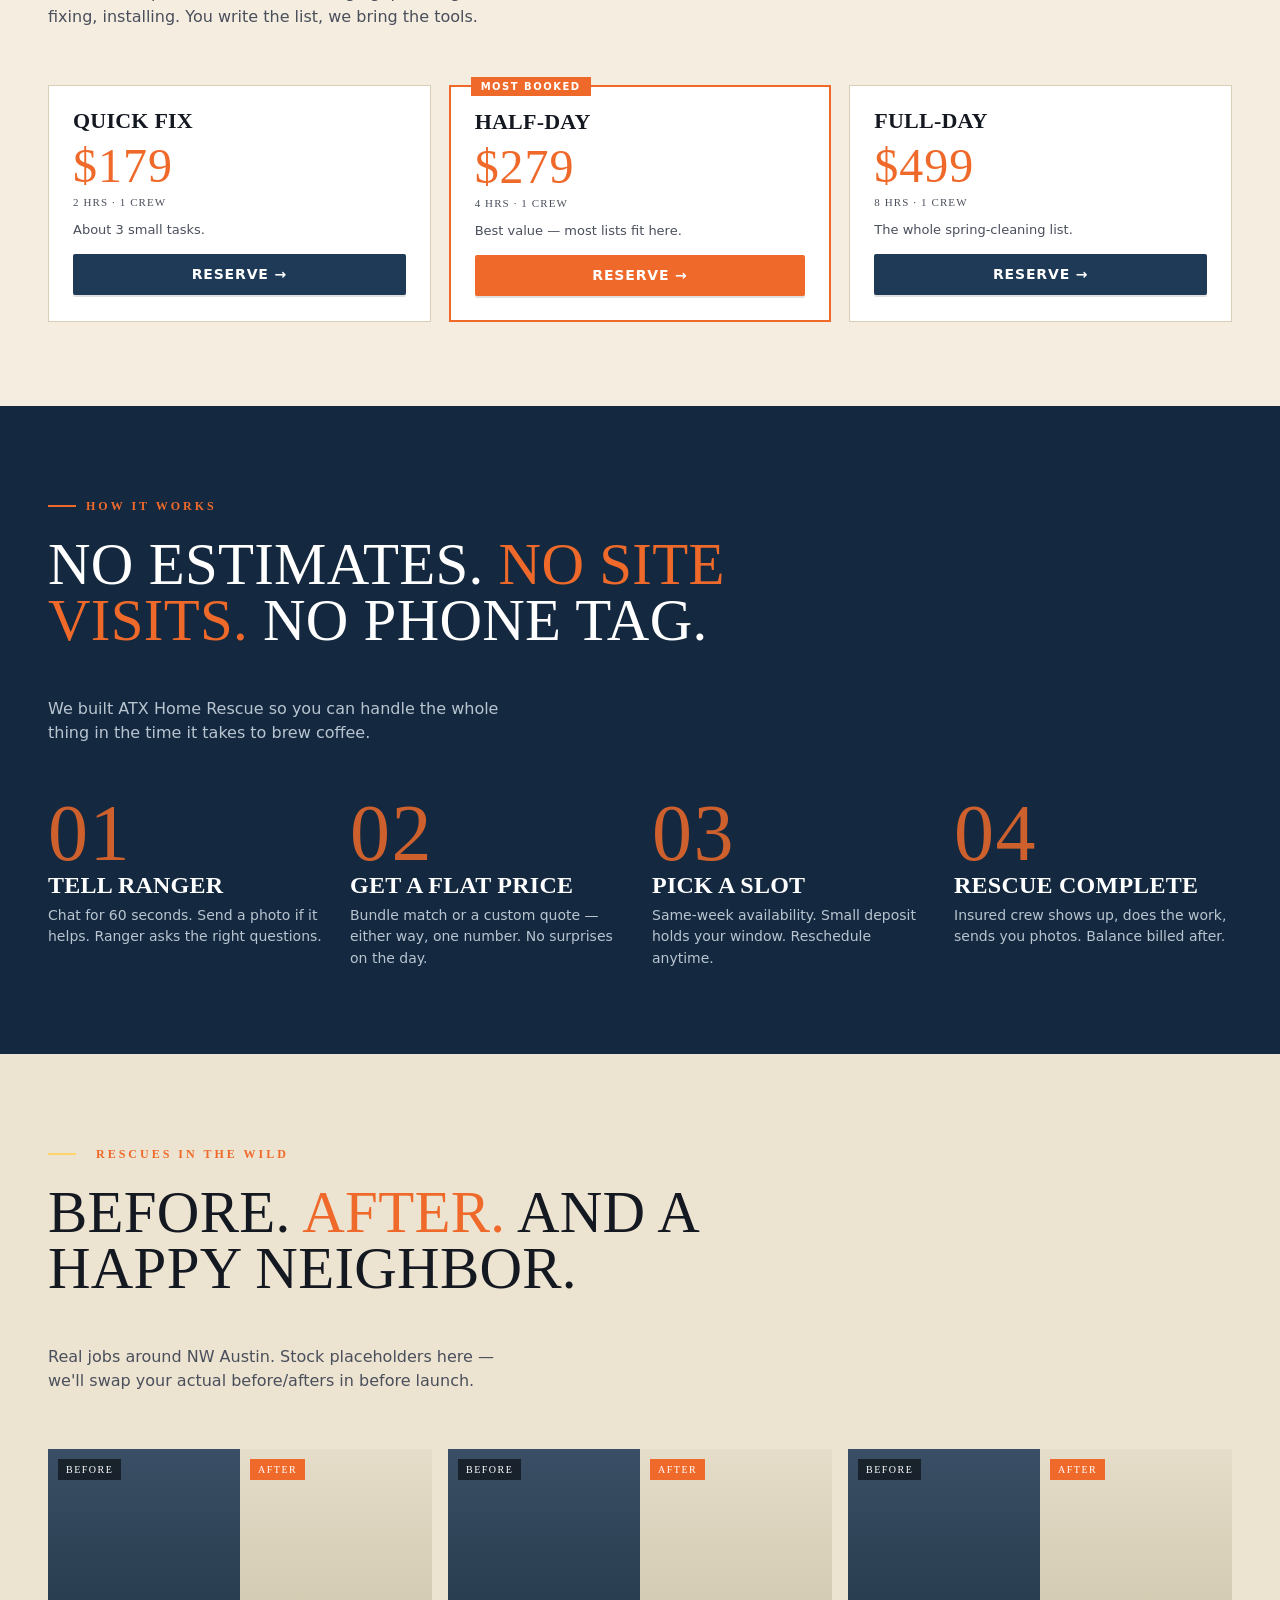
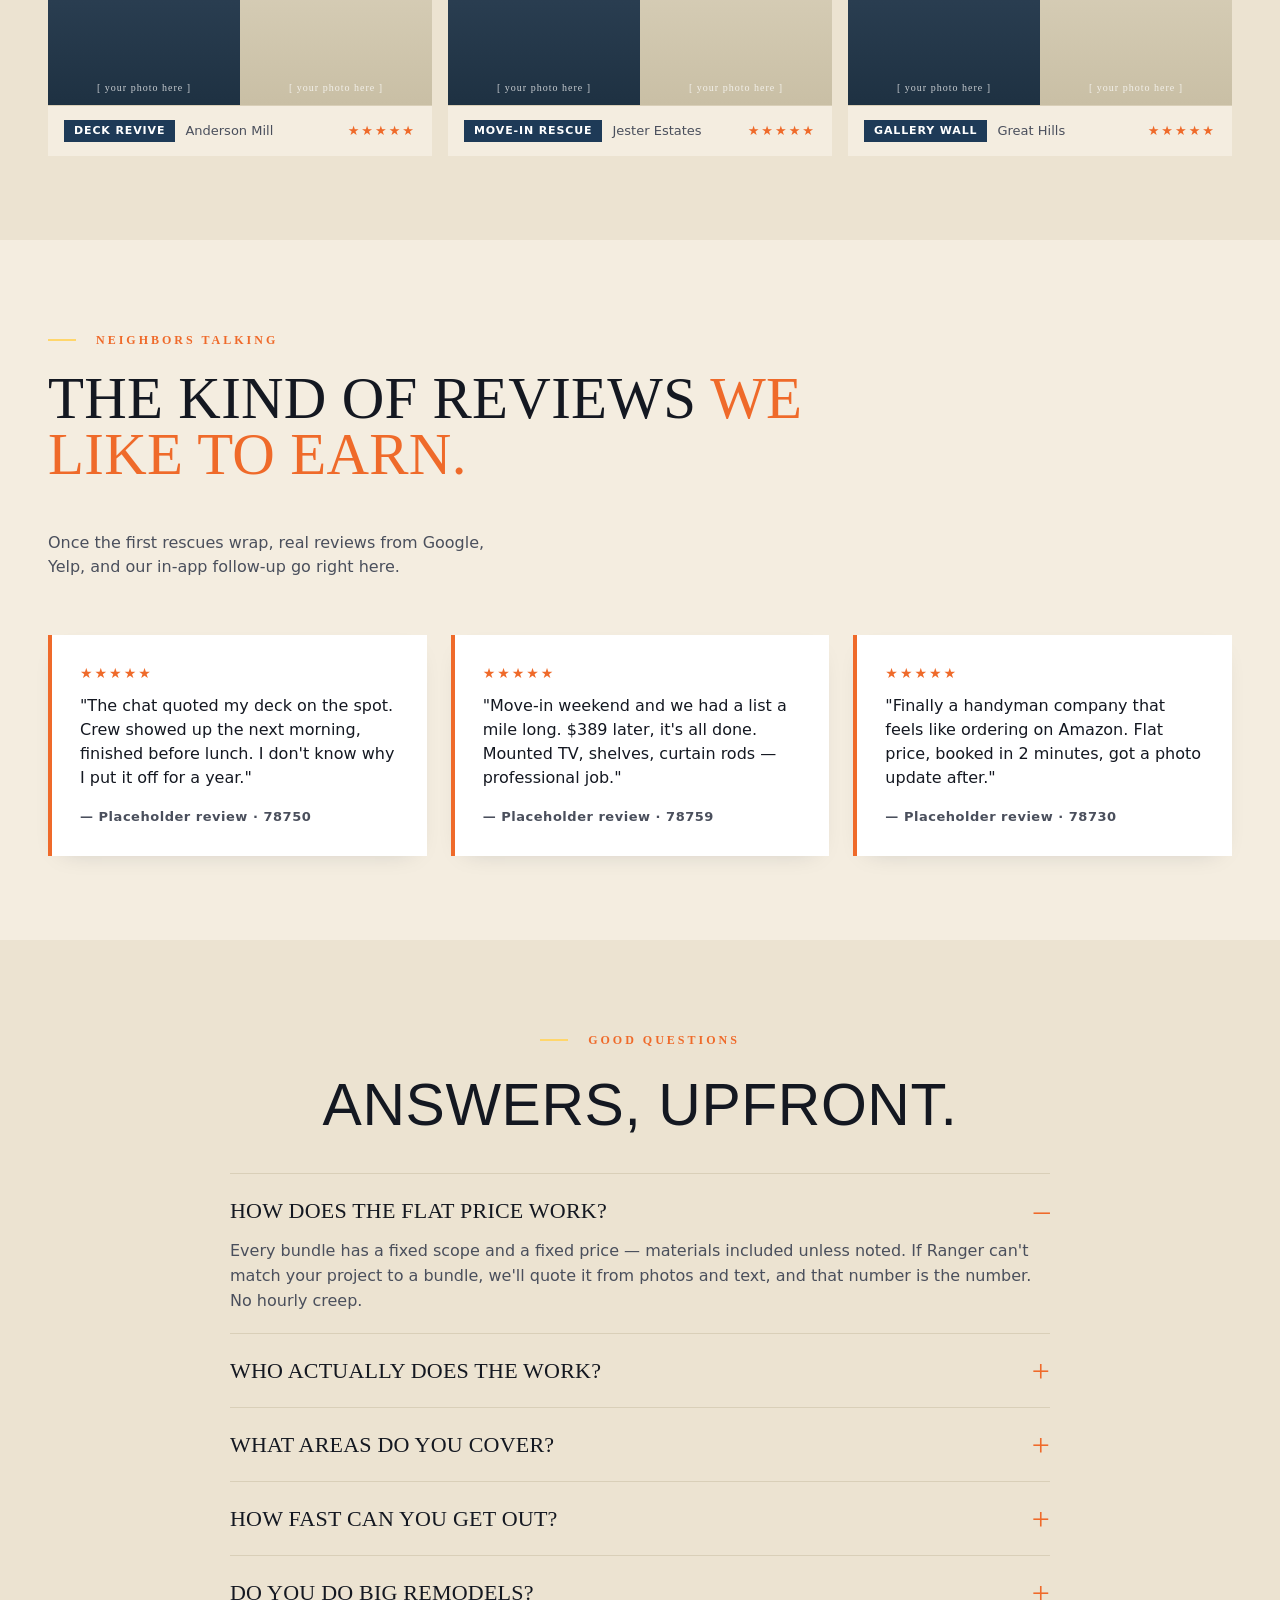
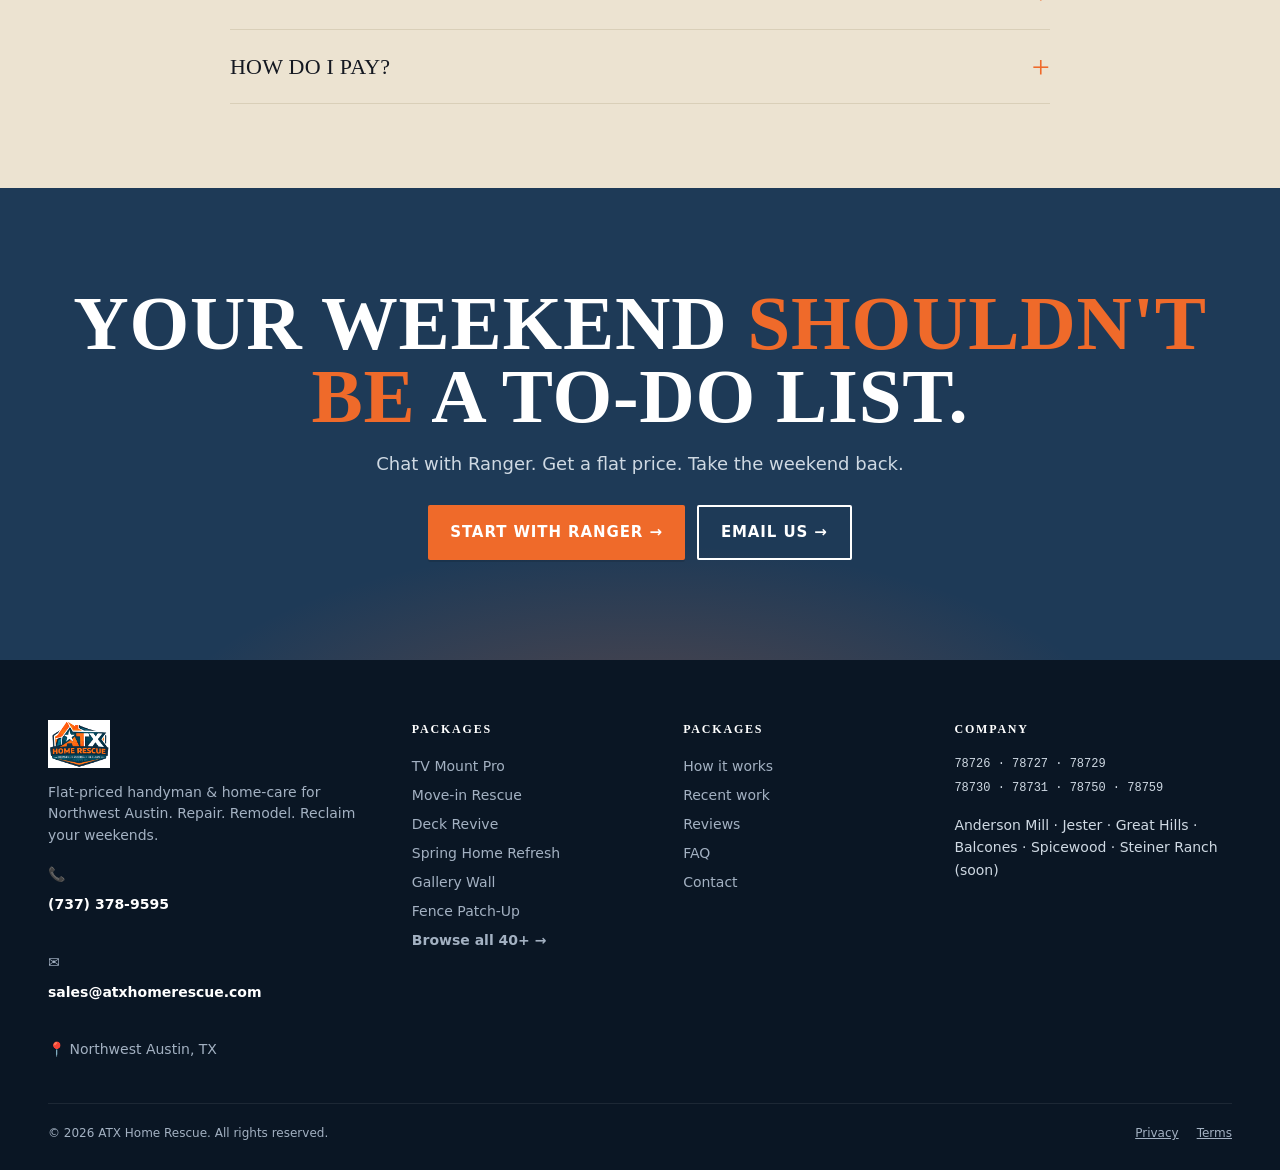
==== commit e50cdd38: "Add Cloudflare Turnstile bot check to Ranger chat Load the Turnstile script on both pages and inject" ====
--- a/index.html
+++ b/index.html
@@ -4,7 +4,7 @@
 <meta charset="utf-8"/>
 <title>ATX Home Rescue — NW Austin handyman, flat-priced.</title>
 <meta name="viewport" content="width=device-width,initial-scale=1"/>
-<meta http-equiv="Content-Security-Policy" content="default-src 'self'; style-src 'self' 'unsafe-inline' https://fonts.googleapis.com; font-src 'self' https://fonts.gstatic.com; img-src 'self' data:; script-src 'self'; frame-src 'none'; connect-src 'self' https://ranger-api.atxhomerescue.workers.dev http://localhost:8787; object-src 'none'; base-uri 'self'; form-action 'self';"/>
+<meta http-equiv="Content-Security-Policy" content="default-src 'self'; style-src 'self' 'unsafe-inline' https://fonts.googleapis.com; font-src 'self' https://fonts.gstatic.com; img-src 'self' data:; script-src 'self' https://challenges.cloudflare.com; frame-src https://challenges.cloudflare.com; connect-src 'self' https://ranger-api.atxhomerescue.workers.dev; object-src 'none'; base-uri 'self'; form-action 'self';"/>
 <meta http-equiv="Referrer-Policy" content="strict-origin-when-cross-origin"/>
 <meta name="description" content="Flat-priced handyman and home-care for Northwest Austin. Tell our agent what needs doing, get a price in 60 seconds, book a crew this week."/>
 <link rel="canonical" href="https://atxhomerescue.com/"/>
@@ -510,6 +510,8 @@
   </div>
 </footer>
 
+<div id="cf-turnstile" aria-hidden="true"></div>
+<script src="https://challenges.cloudflare.com/turnstile/v0/api.js" async defer></script>
 <script src="scripts/i18n.js"></script>
 <script src="scripts/homepage.js"></script>
 <script src="scripts/ranger-shared.js"></script>
--- a/styles/homepage.css
+++ b/styles/homepage.css
@@ -226,7 +226,7 @@
 .pkg .dur { font-family: 'JetBrains Mono'; font-size: 11px; color: var(--ink-soft); text-transform: uppercase; letter-spacing: .08em; }
 
 /* ---------- Hourly blocks ---------- */
-.hourly { display: grid; grid-template-columns: repeat(4, 1fr); gap: 18px; margin-top: 40px; }
+.hourly { display: grid; grid-template-columns: repeat(3, 1fr); gap: 18px; margin-top: 40px; }
 .block { padding: 24px; background: #fff; border: 1px solid var(--rule); position: relative; }
 .block.pop { border: 2px solid var(--orange); }
 .block .pop-tag {
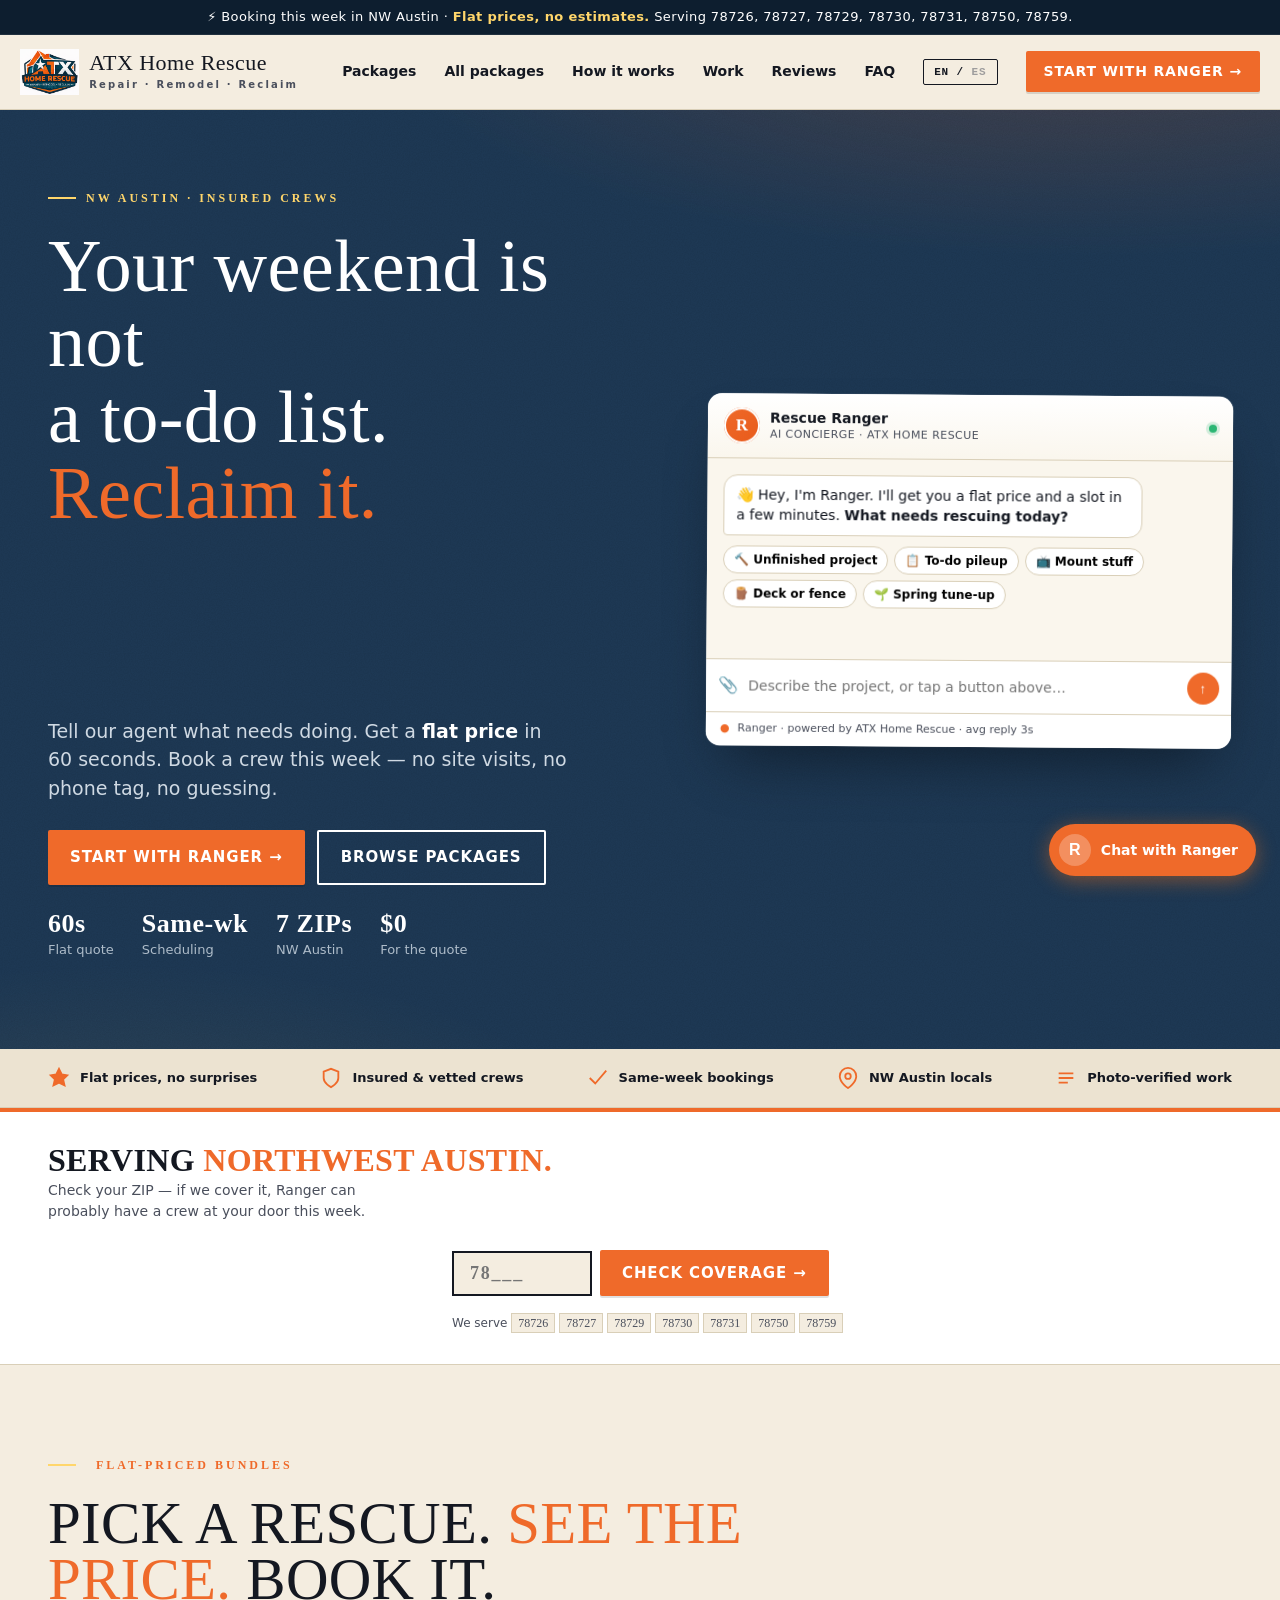
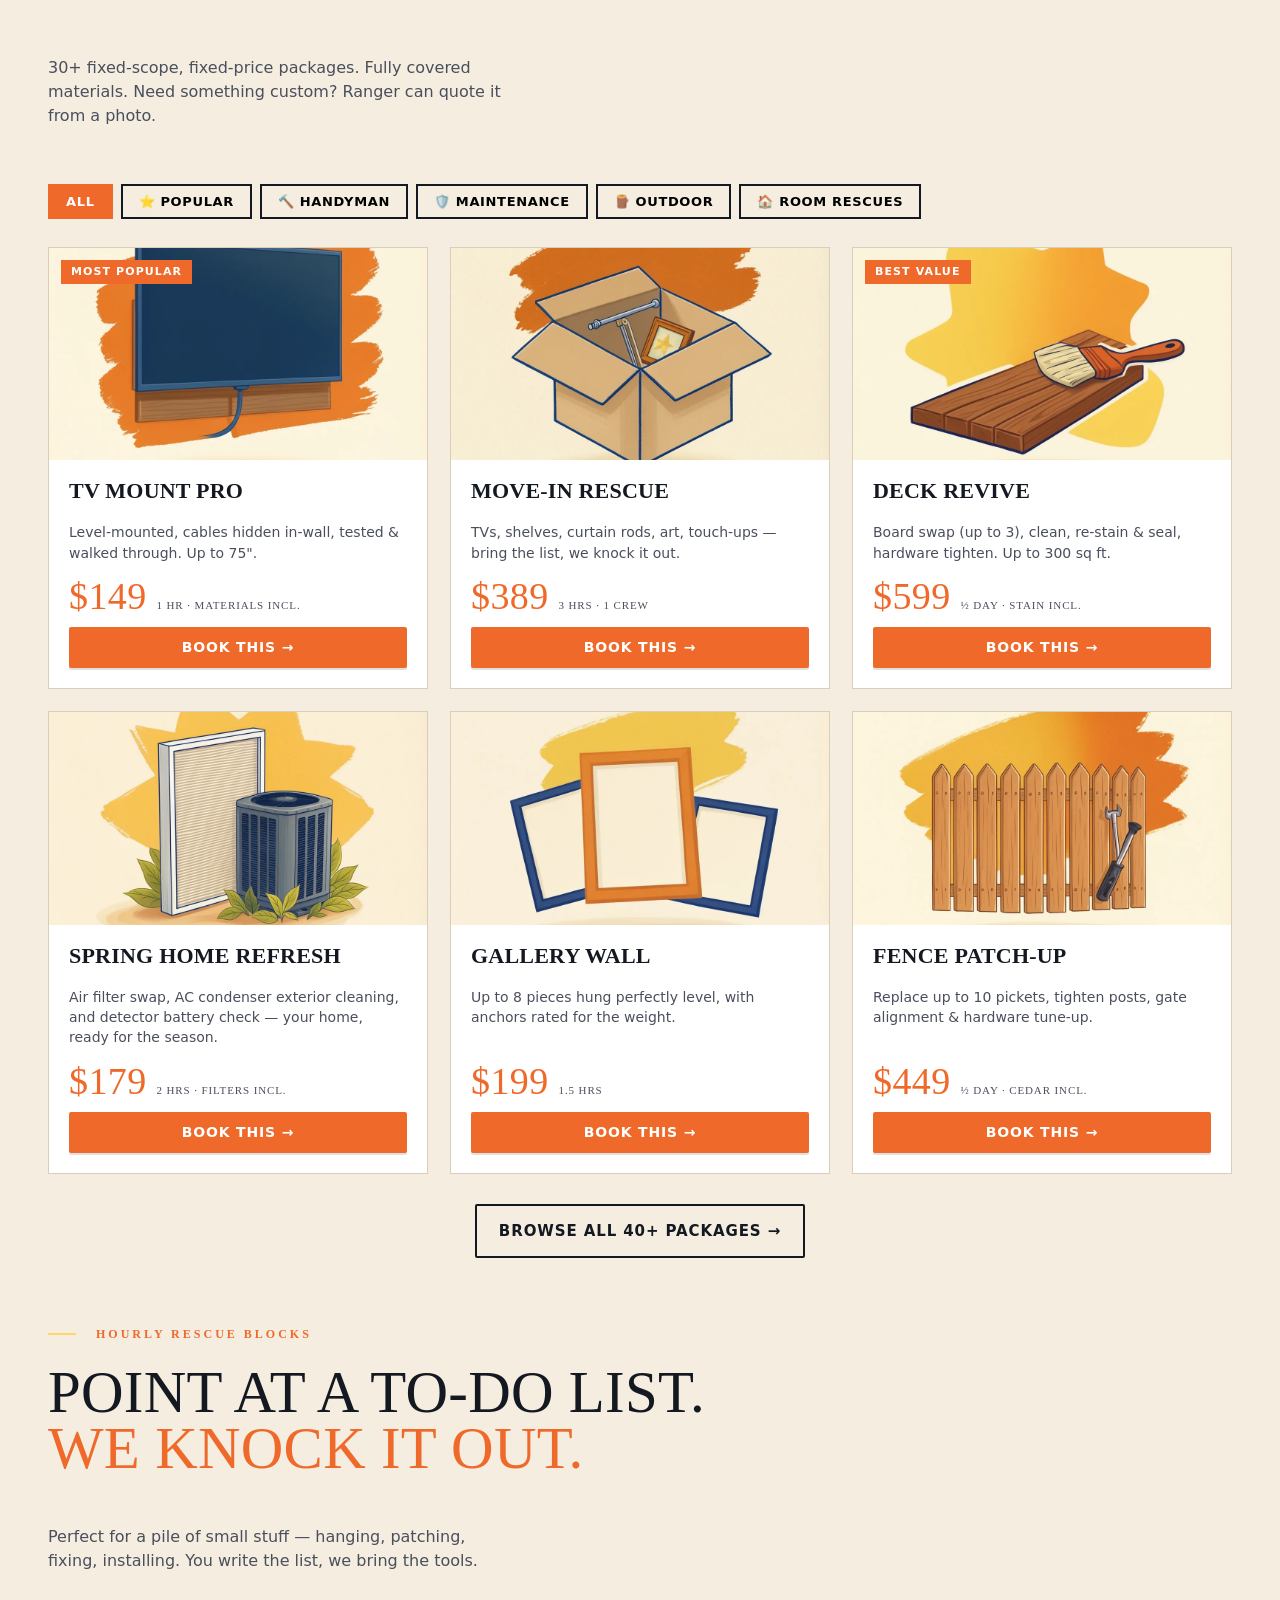
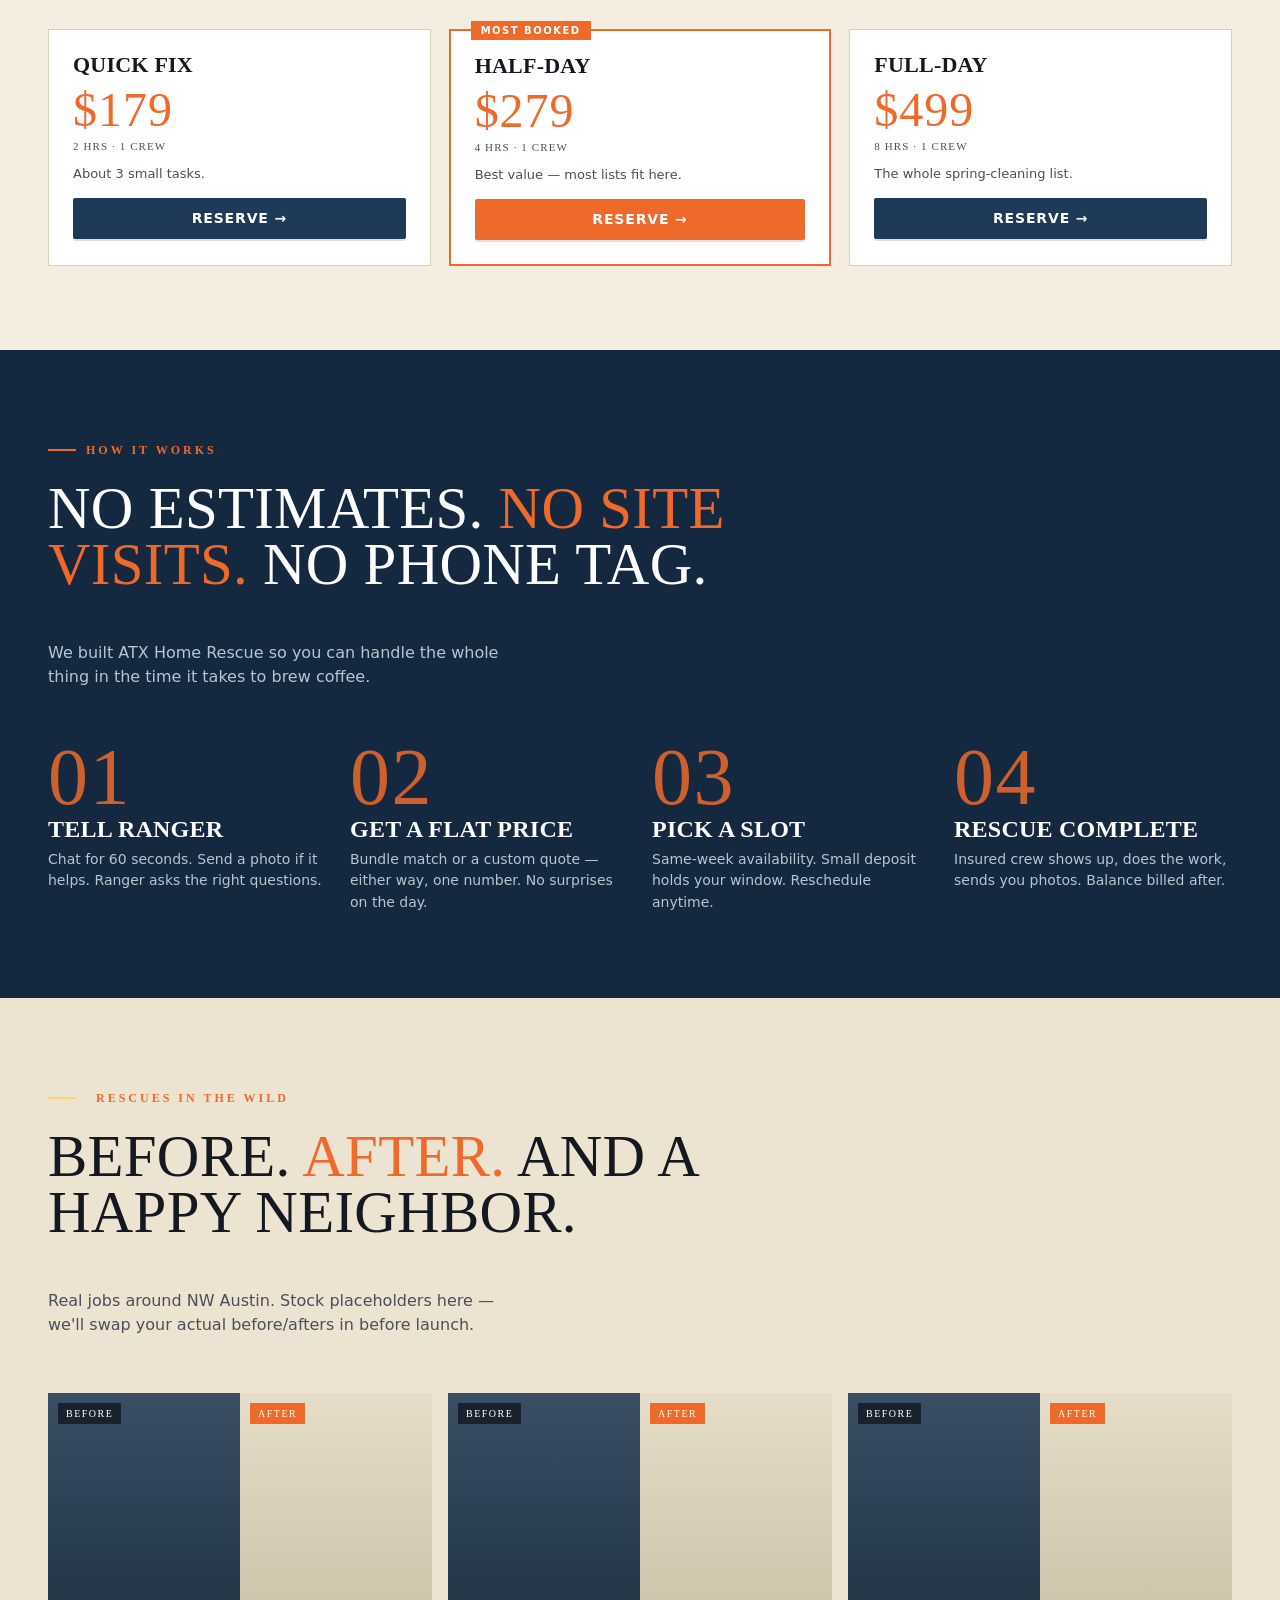
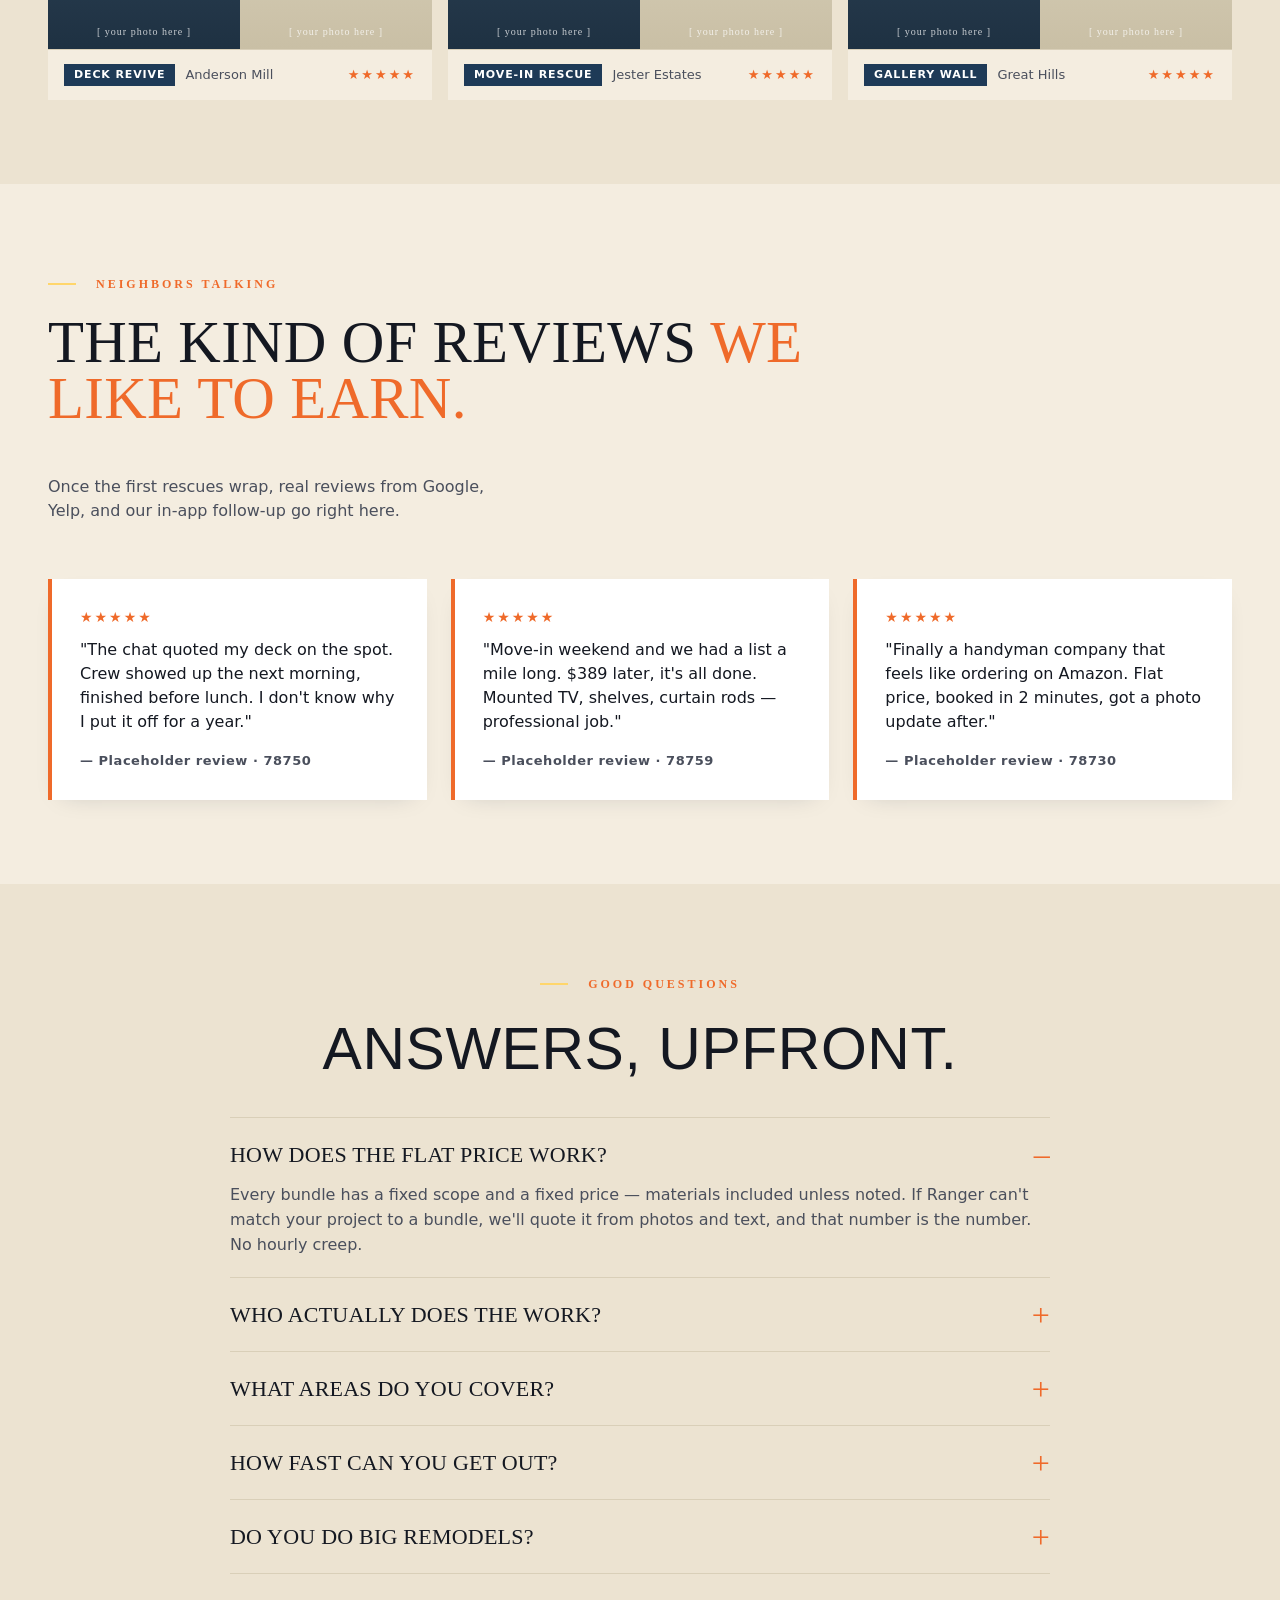
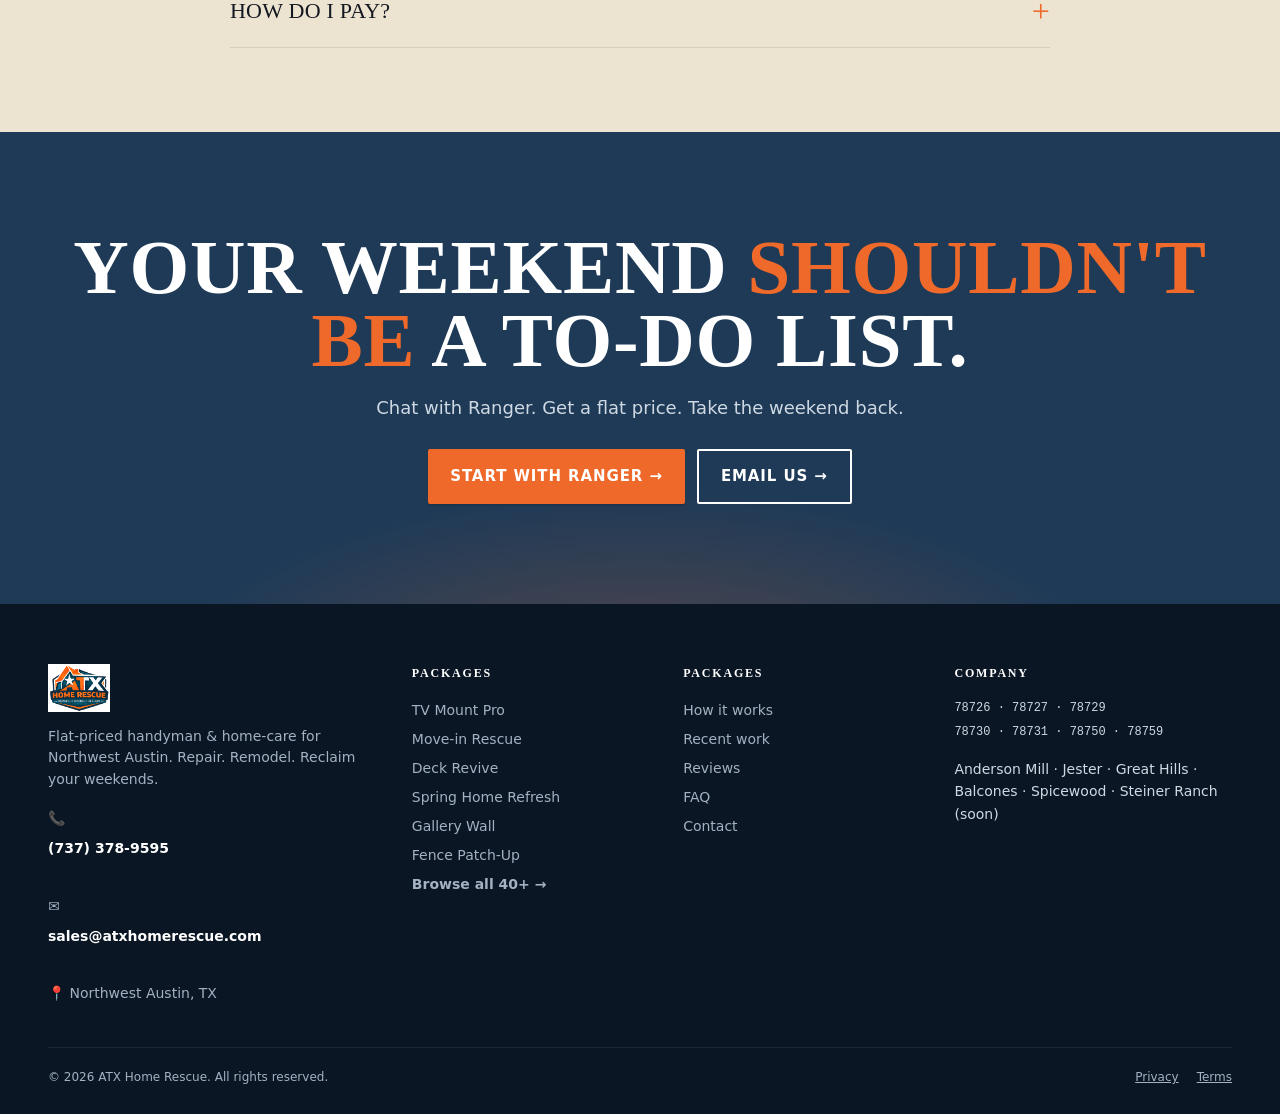
==== commit 91710d11: "Add product photos and ship pending booking-flow work - Wire 9 generated WebP photos into the 6 feat" ====
--- a/index.html
+++ b/index.html
@@ -177,99 +177,93 @@
     <div class="pkg-grid">
       <article class="pkg">
         <div class="pkg-img">
+          <img class="photo" src="assets/packages/tv-mount-pro.webp" alt="TV Mount Pro illustration" loading="lazy" width="1024" height="1024"/>
           <span class="badge">Most popular</span>
-          <div class="stock">[ stock photo · TV mount install ]</div>
         </div>
         <div class="pkg-body">
-          <div class="pkg-emoji">📺</div>
           <h3>TV Mount Pro</h3>
           <p class="desc">Level-mounted, cables hidden in-wall, tested &amp; walked through. Up to 75".</p>
           <div class="meta">
             <span class="price">$149</span>
             <span class="dur">1 HR · MATERIALS INCL.</span>
           </div>
-          <a href="booking.html" class="btn wide">Book this →</a>
+          <a href="request.html?package=tv_mount_pro" class="btn wide">Book this →</a>
         </div>
       </article>
 
       <article class="pkg">
         <div class="pkg-img">
-          <div class="stock">[ stock photo · move-in day ]</div>
+          <img class="photo" src="assets/packages/move-in-rescue.webp" alt="Move-In Rescue illustration" loading="lazy" width="1024" height="1024"/>
         </div>
         <div class="pkg-body">
-          <div class="pkg-emoji">🛋</div>
           <h3>Move-in Rescue</h3>
           <p class="desc">TVs, shelves, curtain rods, art, touch-ups — bring the list, we knock it out.</p>
           <div class="meta">
             <span class="price">$389</span>
             <span class="dur">3 HRS · 1 CREW</span>
           </div>
-          <a href="booking.html" class="btn wide">Book this →</a>
+          <a href="request.html?package=move_in_rescue" class="btn wide">Book this →</a>
         </div>
       </article>
 
       <article class="pkg">
         <div class="pkg-img">
+          <img class="photo" src="assets/packages/deck-revive.webp" alt="Deck Revive illustration" loading="lazy" width="1024" height="1024"/>
           <span class="badge">Best value</span>
-          <div class="stock">[ stock photo · deck refinish ]</div>
         </div>
         <div class="pkg-body">
-          <div class="pkg-emoji">🪵</div>
           <h3>Deck Revive</h3>
           <p class="desc">Board swap (up to 3), clean, re-stain &amp; seal, hardware tighten. Up to 300 sq ft.</p>
           <div class="meta">
             <span class="price">$599</span>
             <span class="dur">½ DAY · STAIN INCL.</span>
           </div>
-          <a href="booking.html" class="btn wide">Book this →</a>
+          <a href="request.html?package=deck_revive" class="btn wide">Book this →</a>
         </div>
       </article>
 
       <article class="pkg">
         <div class="pkg-img">
-          <div class="stock">[ stock photo · spring home refresh ]</div>
+          <img class="photo" src="assets/packages/spring-home-refresh.webp" alt="Spring Home Refresh illustration" loading="lazy" width="1024" height="1024"/>
         </div>
         <div class="pkg-body">
-          <div class="pkg-emoji">🌱</div>
           <h3>Spring Home Refresh</h3>
           <p class="desc">Air filter swap, AC condenser exterior cleaning, and detector battery check — your home, ready for the season.</p>
           <div class="meta">
             <span class="price">$179</span>
             <span class="dur">2 HRS · FILTERS INCL.</span>
           </div>
-          <a href="booking.html" class="btn wide">Book this →</a>
+          <a href="request.html?package=spring_home_refresh" class="btn wide">Book this →</a>
         </div>
       </article>
 
       <article class="pkg">
         <div class="pkg-img">
-          <div class="stock">[ stock photo · gallery wall ]</div>
+          <img class="photo" src="assets/packages/gallery-wall.webp" alt="Gallery Wall illustration" loading="lazy" width="1024" height="1024"/>
         </div>
         <div class="pkg-body">
-          <div class="pkg-emoji">🎨</div>
           <h3>Gallery Wall</h3>
           <p class="desc">Up to 8 pieces hung perfectly level, with anchors rated for the weight.</p>
           <div class="meta">
             <span class="price">$199</span>
             <span class="dur">1.5 HRS</span>
           </div>
-          <a href="booking.html" class="btn wide">Book this →</a>
+          <a href="request.html?package=gallery_wall" class="btn wide">Book this →</a>
         </div>
       </article>
 
       <article class="pkg">
         <div class="pkg-img">
-          <div class="stock">[ stock photo · fence repair ]</div>
+          <img class="photo" src="assets/packages/fence-patch-up.webp" alt="Fence Patch-Up illustration" loading="lazy" width="1024" height="1024"/>
         </div>
         <div class="pkg-body">
-          <div class="pkg-emoji">🪚</div>
           <h3>Fence Patch-Up</h3>
           <p class="desc">Replace up to 10 pickets, tighten posts, gate alignment &amp; hardware tune-up.</p>
           <div class="meta">
             <span class="price">$449</span>
             <span class="dur">½ DAY · CEDAR INCL.</span>
           </div>
-          <a href="booking.html" class="btn wide">Book this →</a>
+          <a href="request.html?package=fence_patch_up" class="btn wide">Book this →</a>
         </div>
       </article>
     </div>
@@ -293,7 +287,7 @@
         <div class="price">$179</div>
         <div class="hrs">2 HRS · 1 CREW</div>
         <p class="note">About 3 small tasks.</p>
-        <a href="booking.html" class="btn wide navy">Reserve →</a>
+        <a href="request.html?package=quick_fix_block" class="btn wide navy">Reserve →</a>
       </div>
       <div class="block pop">
         <span class="pop-tag">Most booked</span>
@@ -301,14 +295,14 @@
         <div class="price">$279</div>
         <div class="hrs">4 HRS · 1 CREW</div>
         <p class="note">Best value — most lists fit here.</p>
-        <a href="booking.html" class="btn wide">Reserve →</a>
+        <a href="request.html?package=half_day_block" class="btn wide">Reserve →</a>
       </div>
       <div class="block">
         <h4>Full-Day</h4>
         <div class="price">$499</div>
         <div class="hrs">8 HRS · 1 CREW</div>
         <p class="note">The whole spring-cleaning list.</p>
-        <a href="booking.html" class="btn wide navy">Reserve →</a>
+        <a href="request.html?package=full_day_block" class="btn wide navy">Reserve →</a>
       </div>
     </div>
   </div>
@@ -439,7 +433,7 @@
       </details>
       <details>
         <summary>How do I pay?</summary>
-        <p>Through Jobber Payments — credit card, debit, ACH. You pay a small deposit at booking; the balance is billed when the job is done.</p>
+        <p>Through Jobber Payments — credit card, debit, ACH. After we confirm your quote, a small deposit holds your slot — balance due when the job is done.</p>
       </details>
     </div>
   </div>
@@ -503,8 +497,8 @@
     <div class="foot-bottom">
       <div>© 2026 ATX Home Rescue. All rights reserved.</div>
       <div style="display:flex;gap:18px">
-        <a href="#">Privacy</a>
-        <a href="#">Terms</a>
+        <a href="privacy.html">Privacy</a>
+        <a href="terms.html">Terms</a>
       </div>
     </div>
   </div>
--- a/styles/homepage.css
+++ b/styles/homepage.css
@@ -205,6 +205,10 @@
     linear-gradient(135deg, rgba(20,41,63,.75), rgba(20,41,63,.85)),
     repeating-linear-gradient(45deg, #2a4a6a 0 10px, #1e3a57 10px 20px);
 }
+.pkg-img .photo {
+  position: absolute; inset: 0; width: 100%; height: 100%;
+  object-fit: cover; display: block; z-index: 1;
+}
 .pkg-img .badge {
   position: absolute; top: 12px; left: 12px; z-index: 2;
   background: var(--orange); color: #fff;
--- a/styles/ranger.css
+++ b/styles/ranger.css
@@ -198,6 +198,70 @@
   margin-top: 4px;
 }
 
+/* Price breakdown (base + add-ons + total) */
+.rg-card-breakdown {
+  margin-bottom: 8px;
+  border: 1px solid #e2e8f0;
+  border-radius: 8px;
+  overflow: hidden;
+  font-size: 13px;
+}
+.rg-card-breakdown-row {
+  display: flex;
+  justify-content: space-between;
+  padding: 5px 10px;
+  border-bottom: 1px solid #f0f4f8;
+  color: var(--ink-soft);
+}
+.rg-card-addon {
+  color: var(--ink-soft);
+  font-style: italic;
+}
+.rg-card-breakdown-total {
+  display: flex;
+  justify-content: space-between;
+  align-items: baseline;
+  padding: 7px 10px;
+  background: #f7f9fc;
+  font-weight: 700;
+  font-size: 15px;
+  color: var(--navy, #0d2136);
+}
+.rg-card-breakdown-total small.rg-card-dur {
+  font-size: 10px;
+  font-weight: 600;
+  color: var(--ink-soft);
+  letter-spacing: .06em;
+  text-transform: uppercase;
+  margin-left: 5px;
+}
+
+/* Jobber handoff recap card */
+.rg-jobber-recap {
+  background: #fff;
+  border: 1.5px solid #e2e8f0;
+  border-radius: 10px;
+  padding: 12px 14px;
+  margin: 4px 0 6px;
+  font-size: 13px;
+  max-width: 340px;
+}
+.rg-jobber-recap-label {
+  font-weight: 600;
+  margin-bottom: 8px;
+  color: var(--ink);
+}
+.rg-jobber-recap-row {
+  display: flex;
+  justify-content: space-between;
+  gap: 10px;
+  padding: 3px 0;
+  border-bottom: 1px solid #f0f4f8;
+  color: var(--ink-soft);
+}
+.rg-jobber-recap-row:last-child { border: none; }
+.rg-jobber-recap-row b { color: var(--ink); }
+
 /* Jobber iframe embed */
 .rg-jobber-wrap {
   width: 100%;
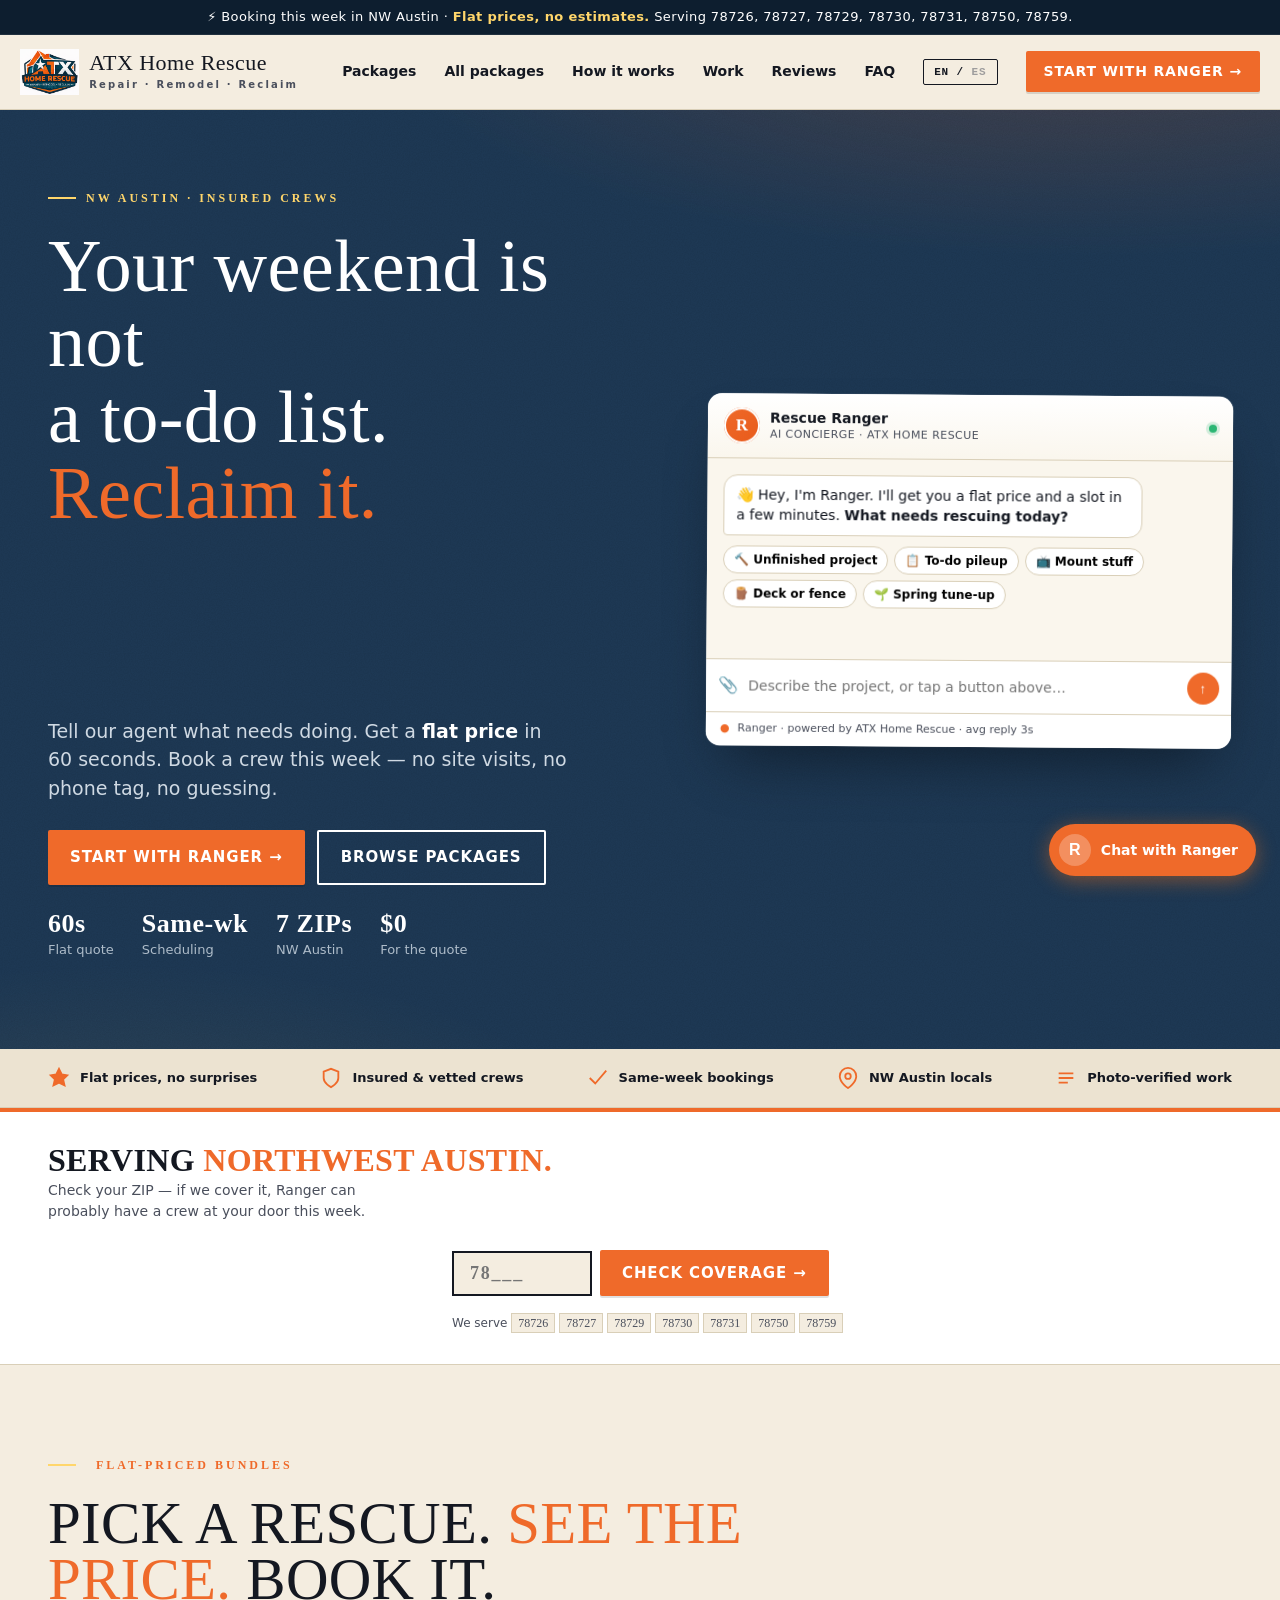
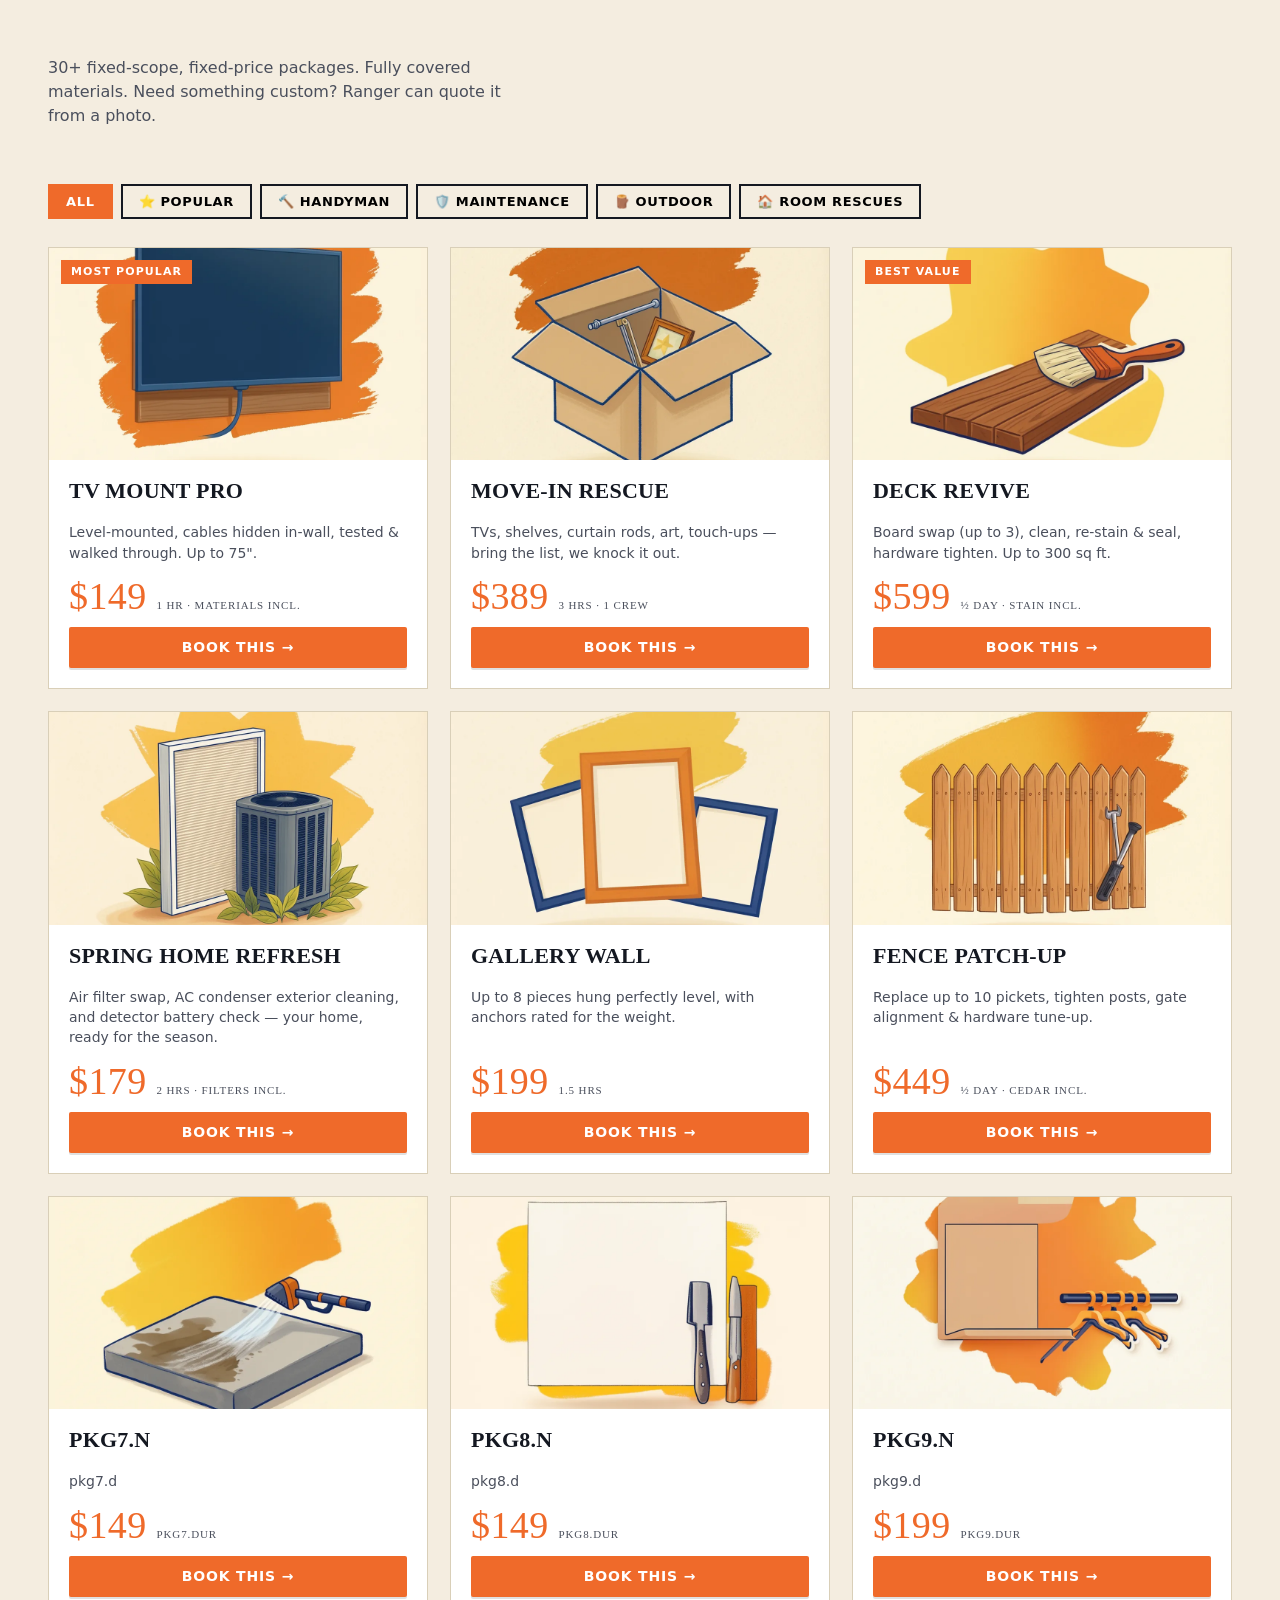
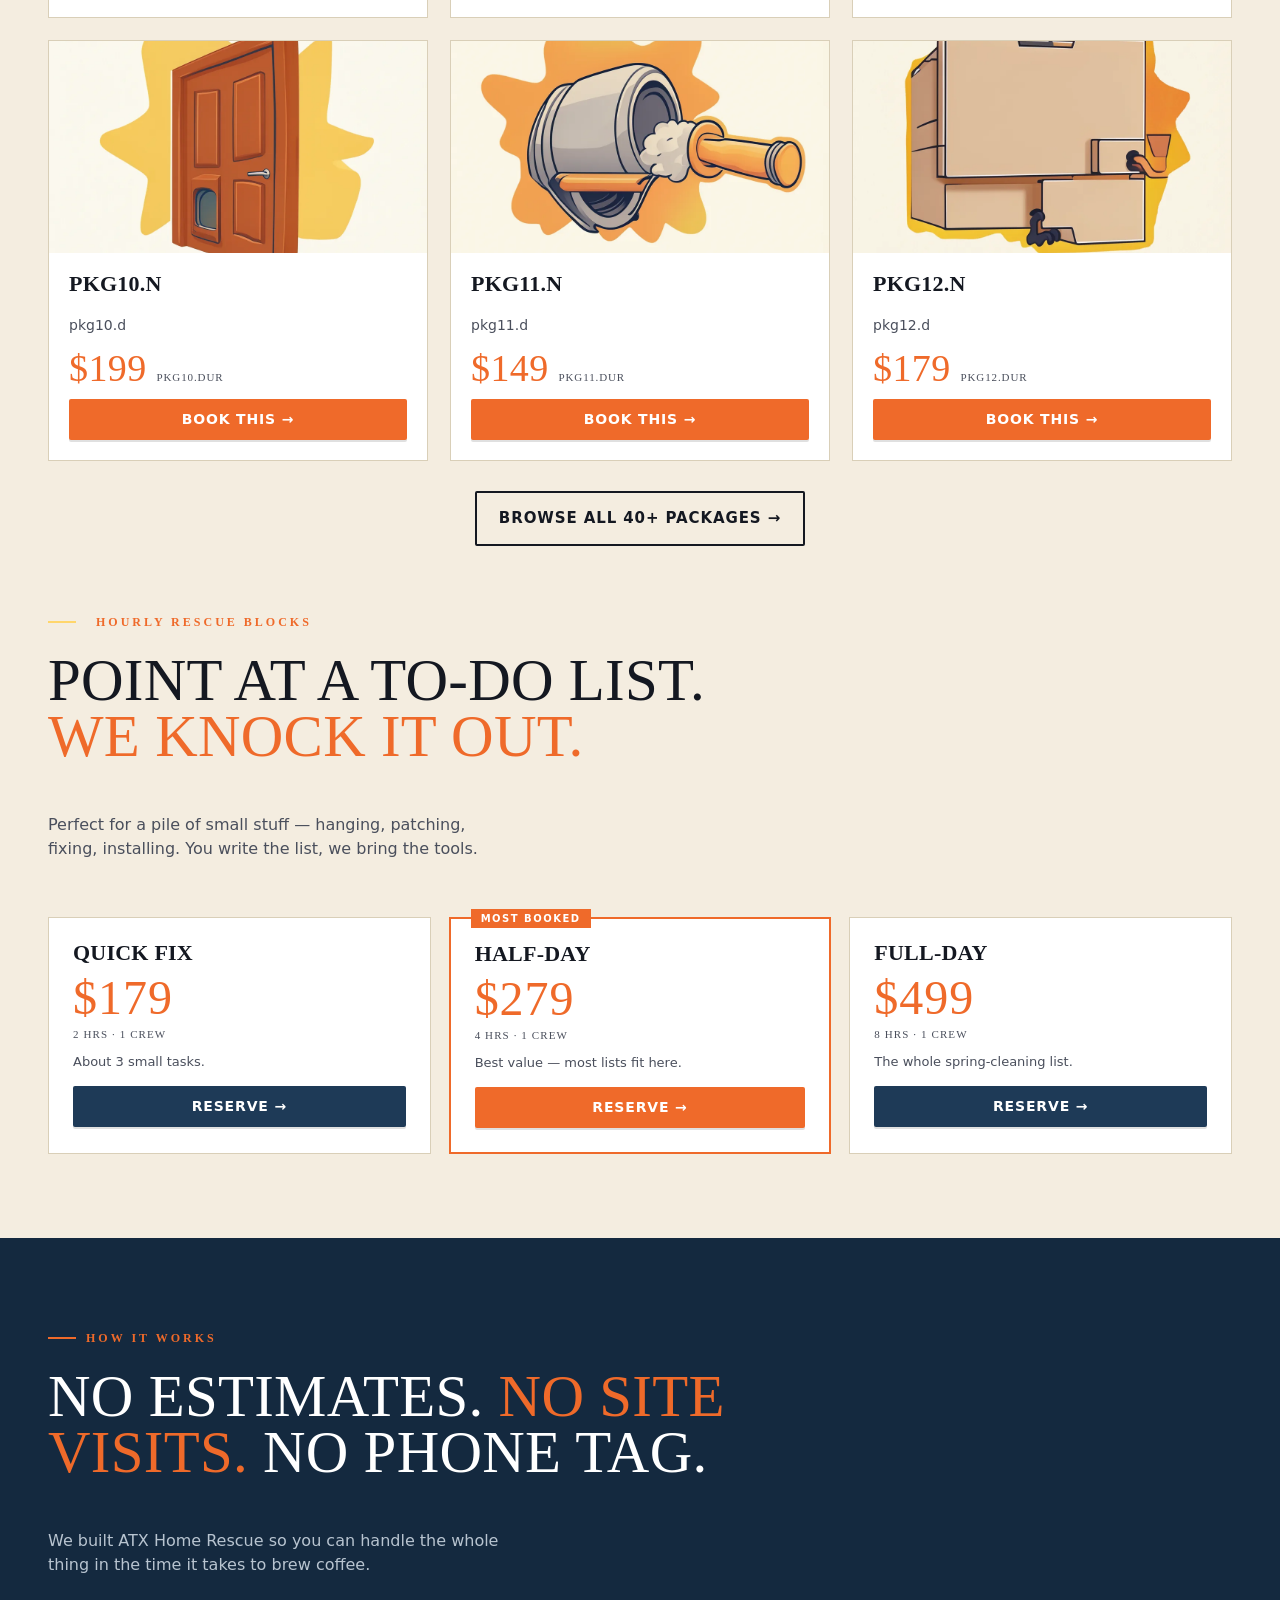
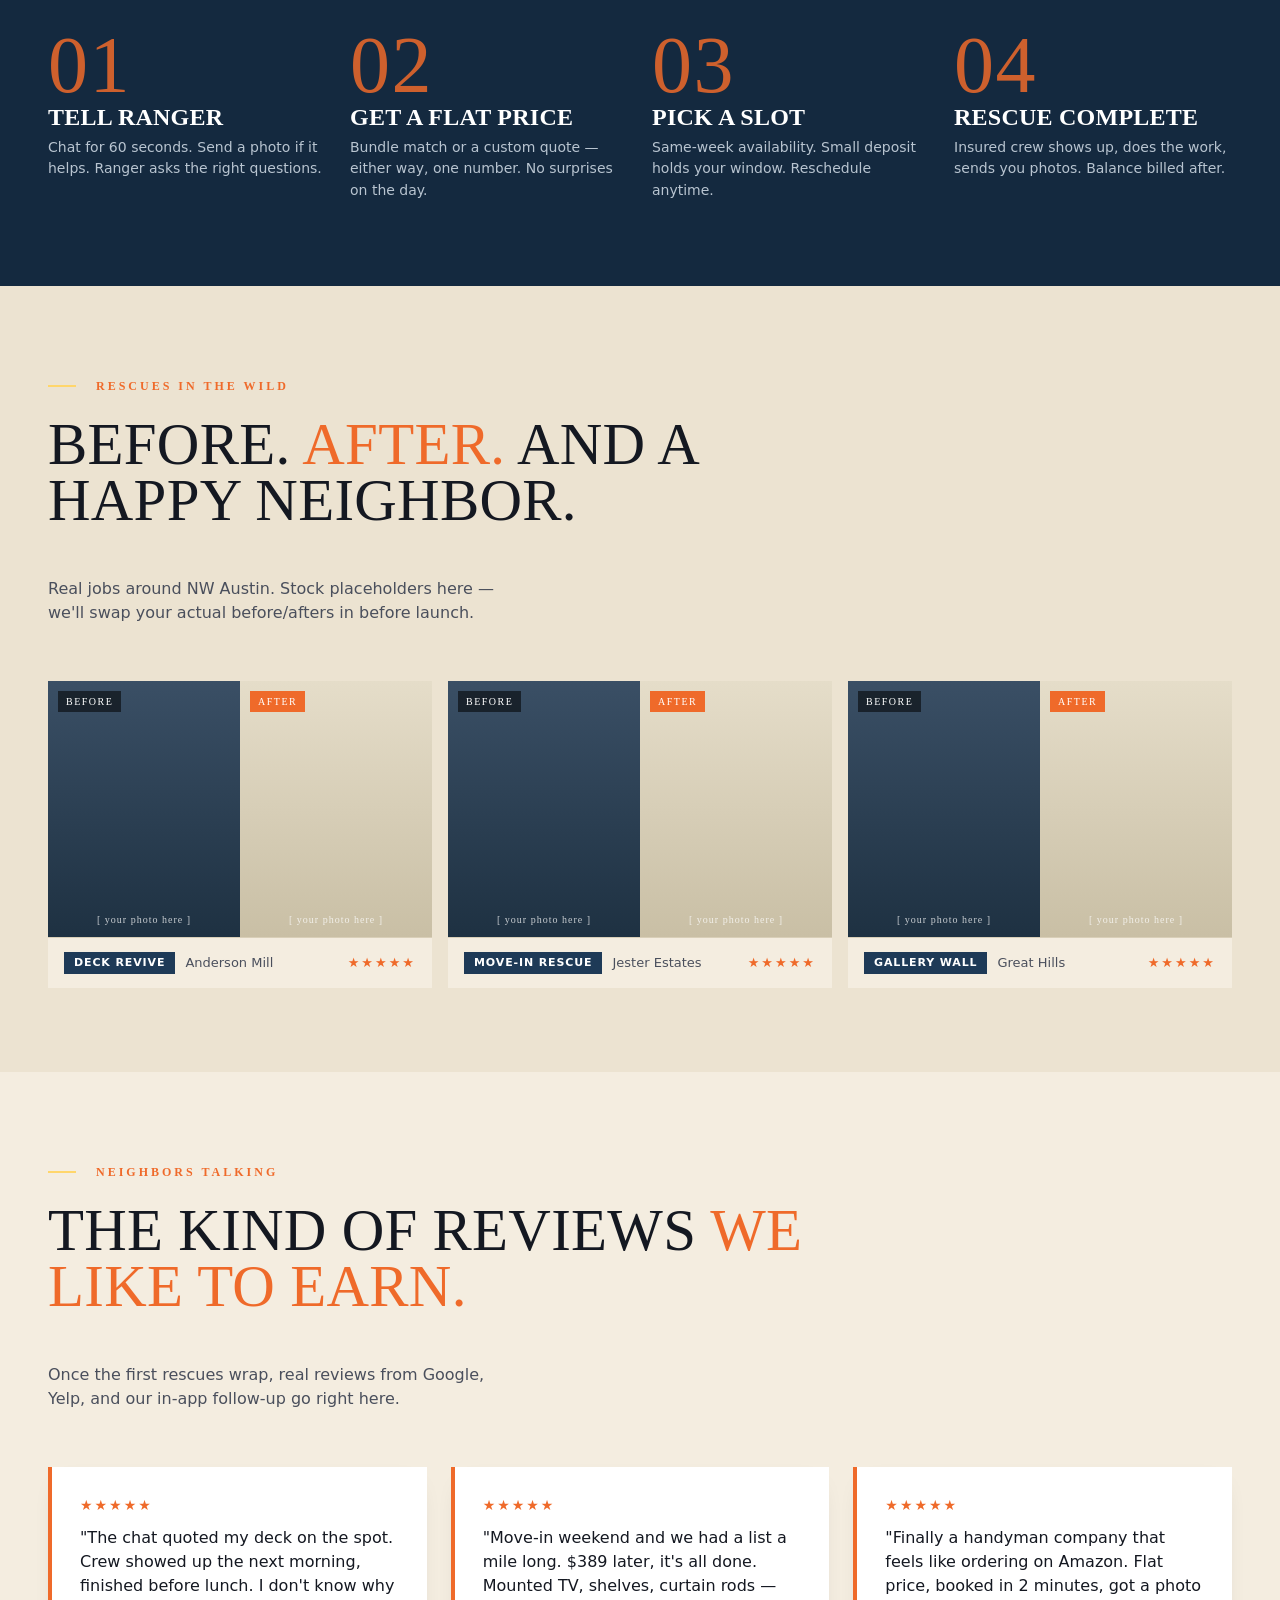
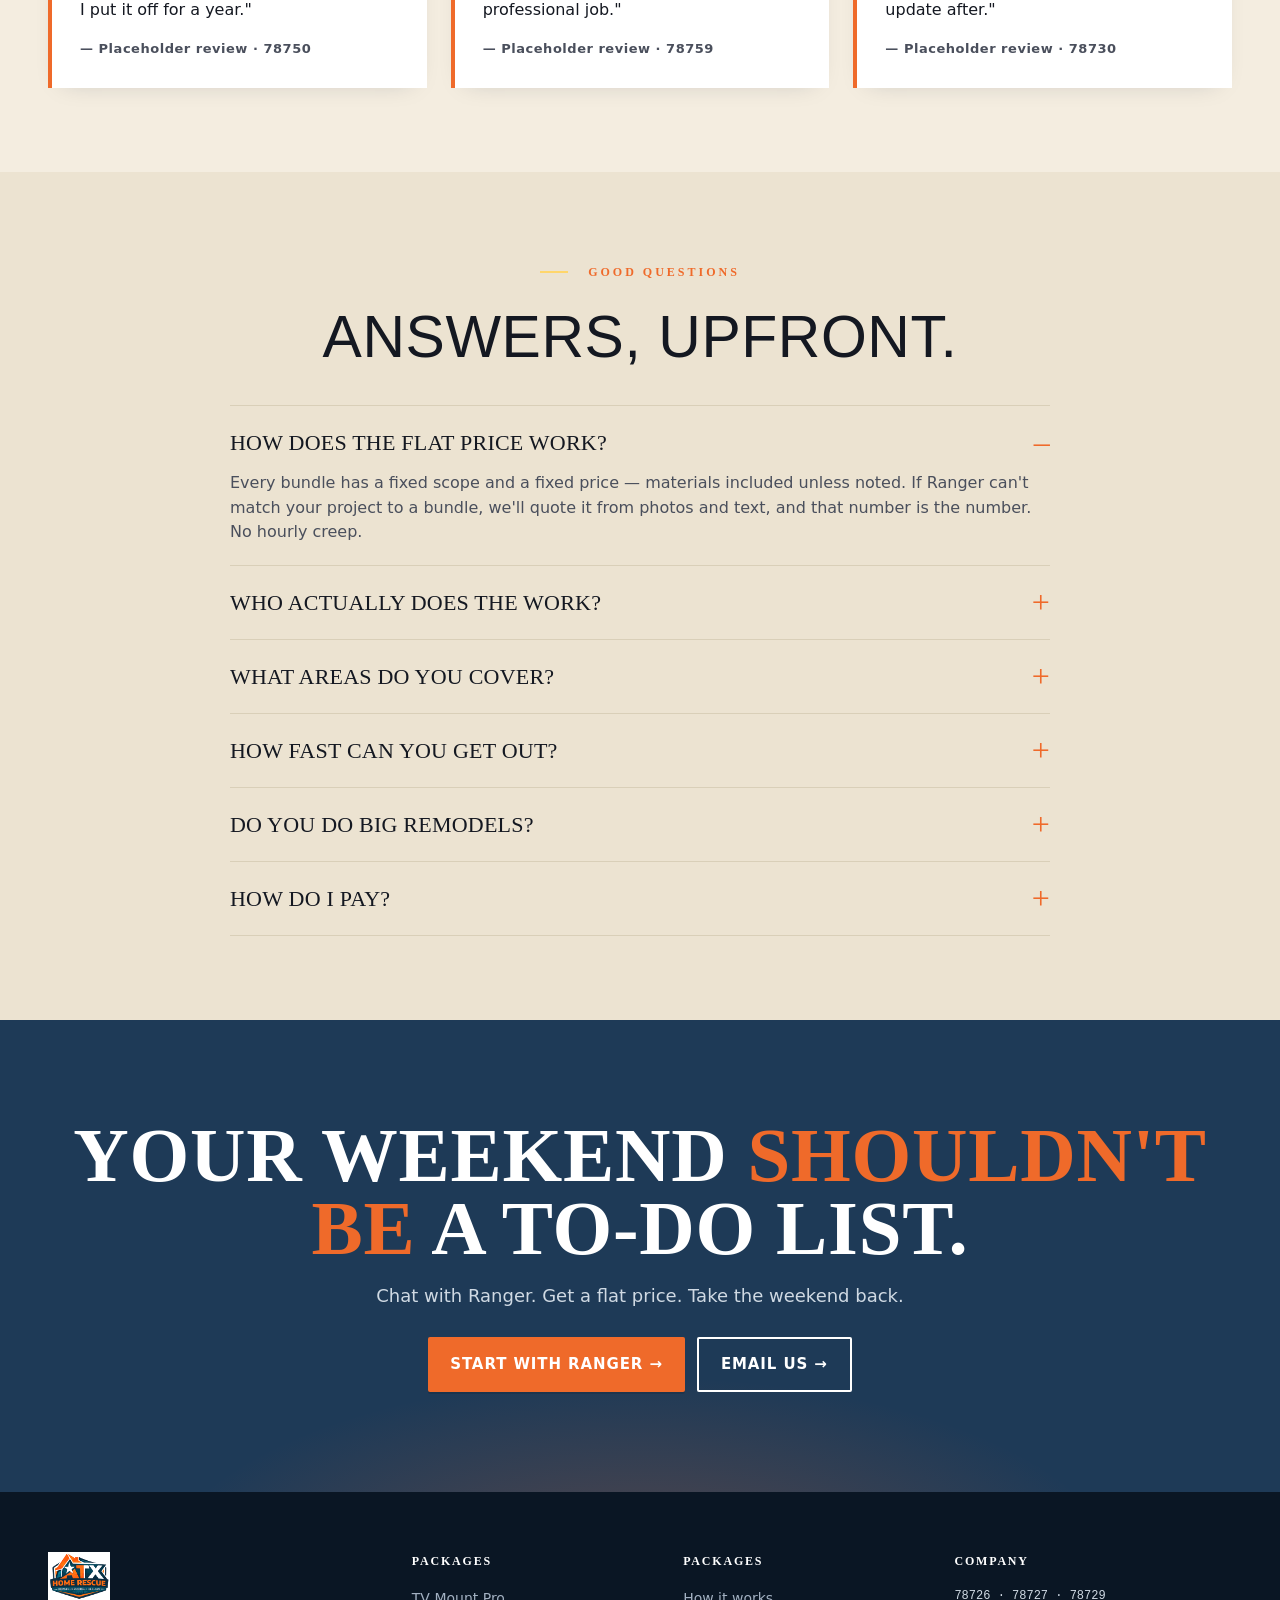
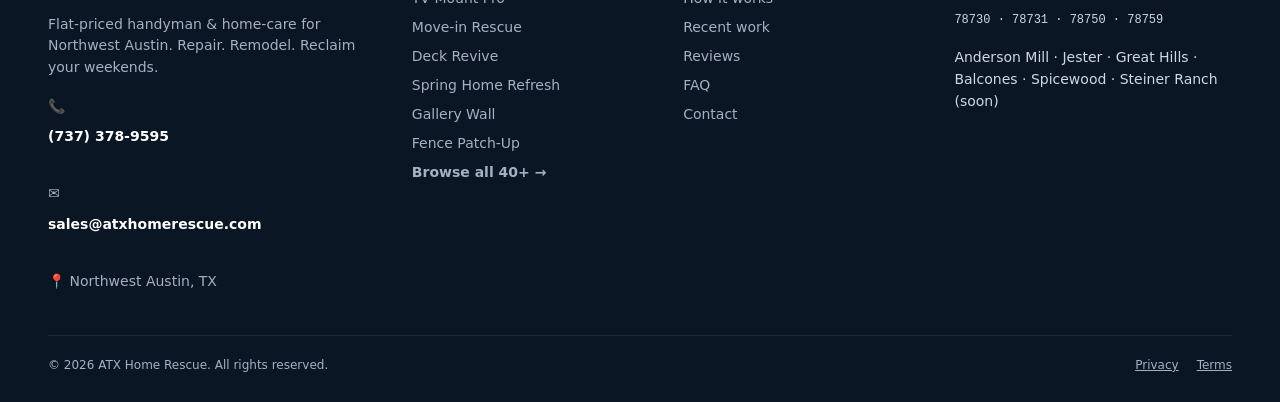
==== commit b1c5576e: "Expand homepage featured grid from 6 to 12 packages Add Power Wash Boost, Drywall Patch & Blend, Clo" ====
--- a/index.html
+++ b/index.html
@@ -264,6 +264,96 @@
             <span class="dur">½ DAY · CEDAR INCL.</span>
           </div>
           <a href="request.html?package=fence_patch_up" class="btn wide">Book this →</a>
+        </div>
+      </article>
+
+      <article class="pkg">
+        <div class="pkg-img">
+          <img class="photo" src="assets/packages/power-wash-boost.webp" alt="Power Wash Boost illustration" loading="lazy" width="1024" height="1024"/>
+        </div>
+        <div class="pkg-body">
+          <h3>Power Wash Boost</h3>
+          <p class="desc">Driveway, walkway, or patio — strip years of grime in an afternoon.</p>
+          <div class="meta">
+            <span class="price">$149</span>
+            <span class="dur">1.5 HRS</span>
+          </div>
+          <a href="request.html?package=power_wash_boost" class="btn wide">Book this →</a>
+        </div>
+      </article>
+
+      <article class="pkg">
+        <div class="pkg-img">
+          <img class="photo" src="assets/packages/drywall-patch-blend.webp" alt="Drywall Patch &amp; Blend illustration" loading="lazy" width="1024" height="1024"/>
+        </div>
+        <div class="pkg-body">
+          <h3>Drywall Patch &amp; Blend</h3>
+          <p class="desc">Holes patched, texture blended, paint touched-up. Wall looks new again.</p>
+          <div class="meta">
+            <span class="price">$149</span>
+            <span class="dur">2 HRS · PAINT INCL.</span>
+          </div>
+          <a href="request.html?package=drywall_patch" class="btn wide">Book this →</a>
+        </div>
+      </article>
+
+      <article class="pkg">
+        <div class="pkg-img">
+          <img class="photo" src="assets/packages/closet-storage-setup.webp" alt="Closet Storage Setup illustration" loading="lazy" width="1024" height="1024"/>
+        </div>
+        <div class="pkg-body">
+          <h3>Closet Storage Setup</h3>
+          <p class="desc">Adjustable shelving, rods, and organizers installed clean and level.</p>
+          <div class="meta">
+            <span class="price">$199</span>
+            <span class="dur">2.5 HRS</span>
+          </div>
+          <a href="request.html?package=closet_storage_setup" class="btn wide">Book this →</a>
+        </div>
+      </article>
+
+      <article class="pkg">
+        <div class="pkg-img">
+          <img class="photo" src="assets/packages/pet-door-install.webp" alt="Pet Door Install illustration" loading="lazy" width="1024" height="1024"/>
+        </div>
+        <div class="pkg-body">
+          <h3>Pet Door Install</h3>
+          <p class="desc">Pet door cut and installed cleanly into a standard wood door (up to 12x12).</p>
+          <div class="meta">
+            <span class="price">$199</span>
+            <span class="dur">2 HRS</span>
+          </div>
+          <a href="request.html?package=pet_door_install" class="btn wide">Book this →</a>
+        </div>
+      </article>
+
+      <article class="pkg">
+        <div class="pkg-img">
+          <img class="photo" src="assets/packages/dryer-vent-cleaning.webp" alt="Dryer Vent Cleaning illustration" loading="lazy" width="1024" height="1024"/>
+        </div>
+        <div class="pkg-body">
+          <h3>Dryer Vent Cleaning</h3>
+          <p class="desc">Clear accessible dryer vent and ductwork. Fire hazard, gone.</p>
+          <div class="meta">
+            <span class="price">$149</span>
+            <span class="dur">1.5 HRS · SAFETY</span>
+          </div>
+          <a href="request.html?package=dryer_vent_cleaning" class="btn wide">Book this →</a>
+        </div>
+      </article>
+
+      <article class="pkg">
+        <div class="pkg-img">
+          <img class="photo" src="assets/packages/baby-proofing-package.webp" alt="Baby Proofing Package illustration" loading="lazy" width="1024" height="1024"/>
+        </div>
+        <div class="pkg-body">
+          <h3>Baby Proofing Package</h3>
+          <p class="desc">Anchor heavy furniture, install safety locks, secure the danger zones.</p>
+          <div class="meta">
+            <span class="price">$179</span>
+            <span class="dur">2 HRS · HARDWARE INCL.</span>
+          </div>
+          <a href="request.html?package=baby_proofing" class="btn wide">Book this →</a>
         </div>
       </article>
     </div>
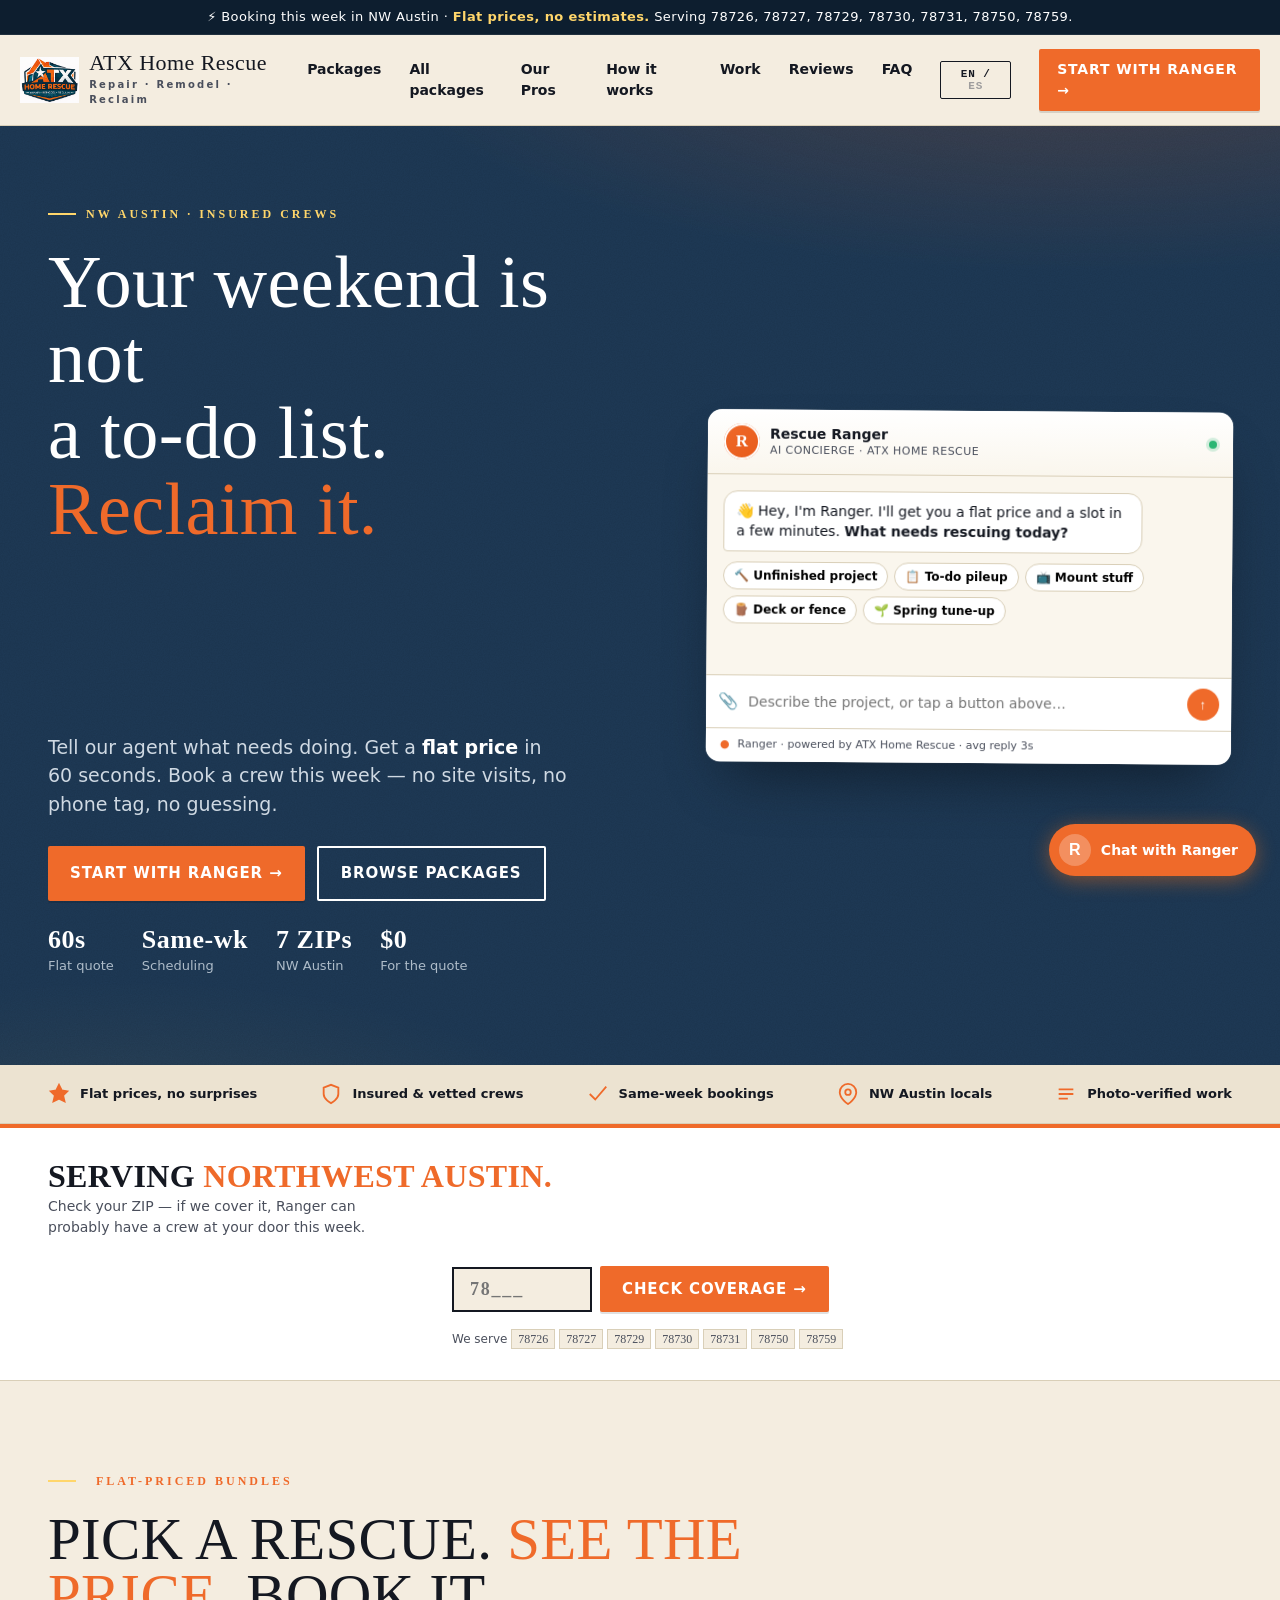
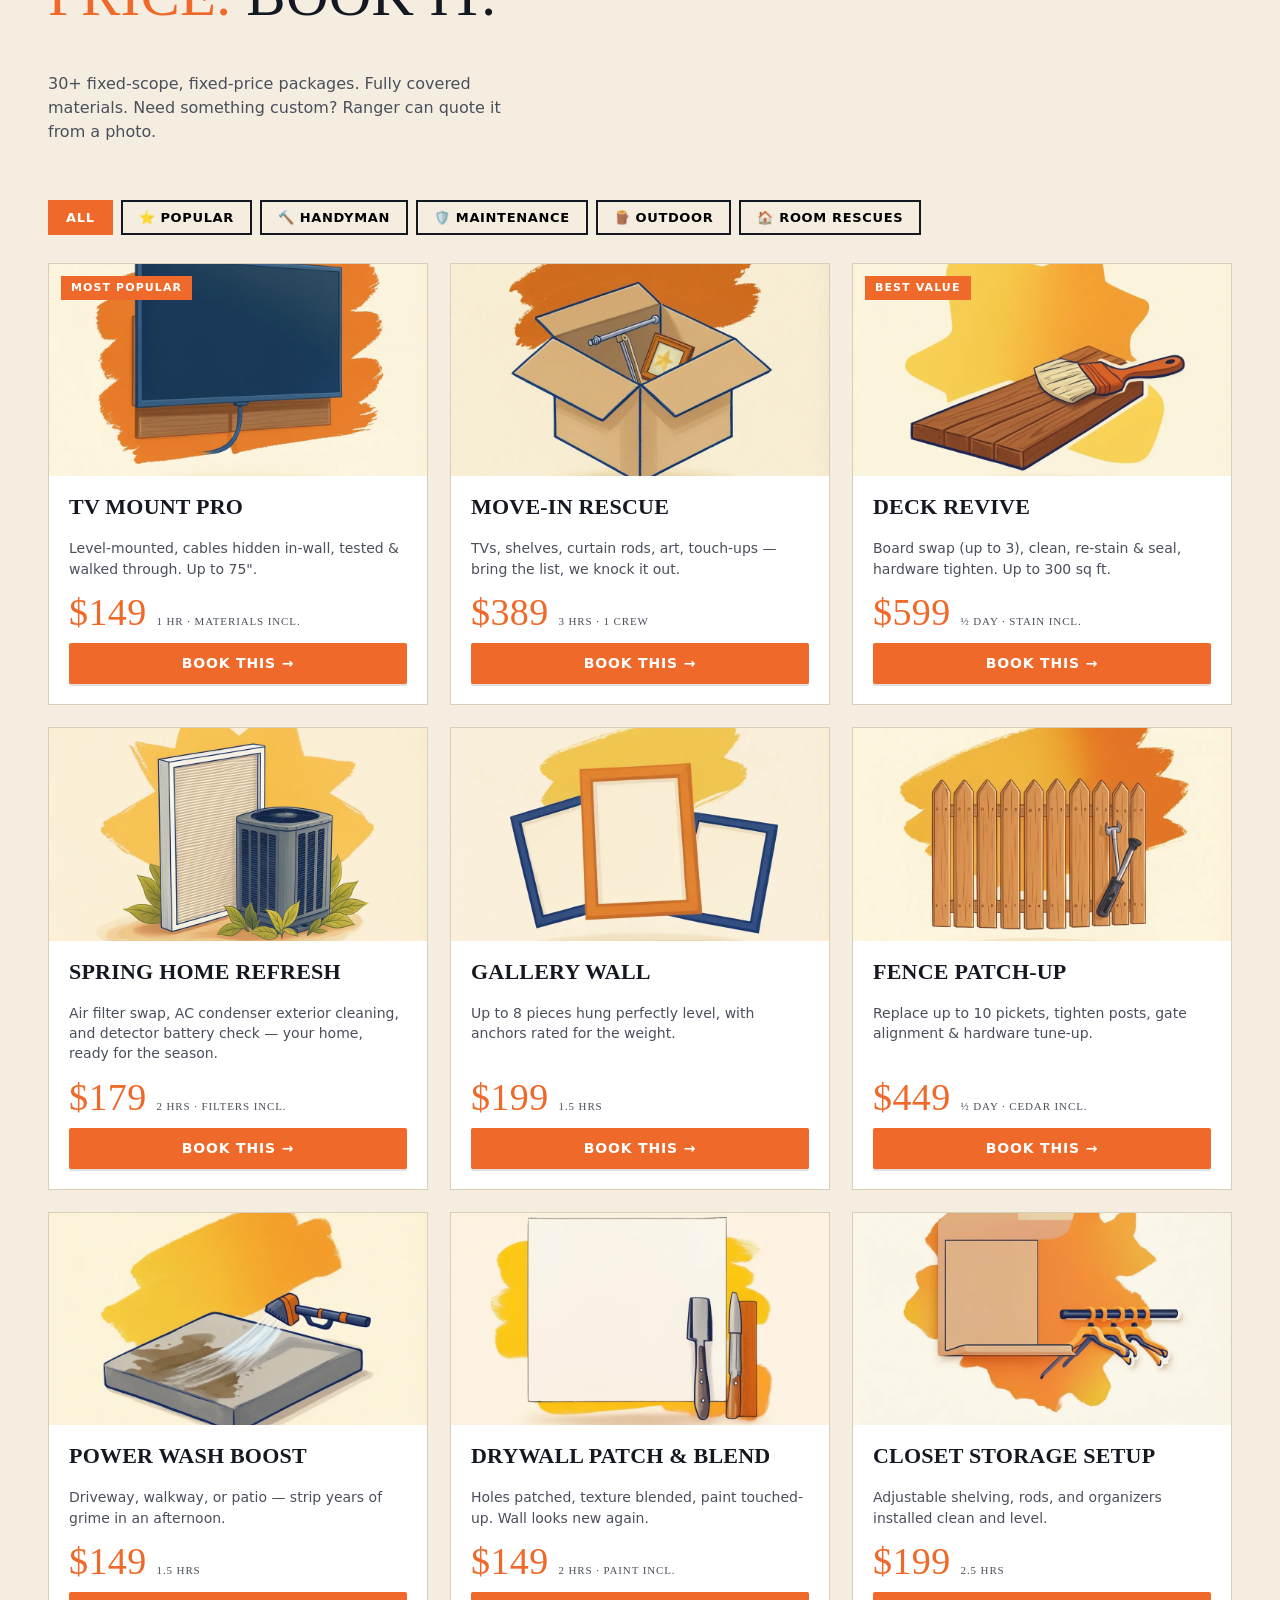
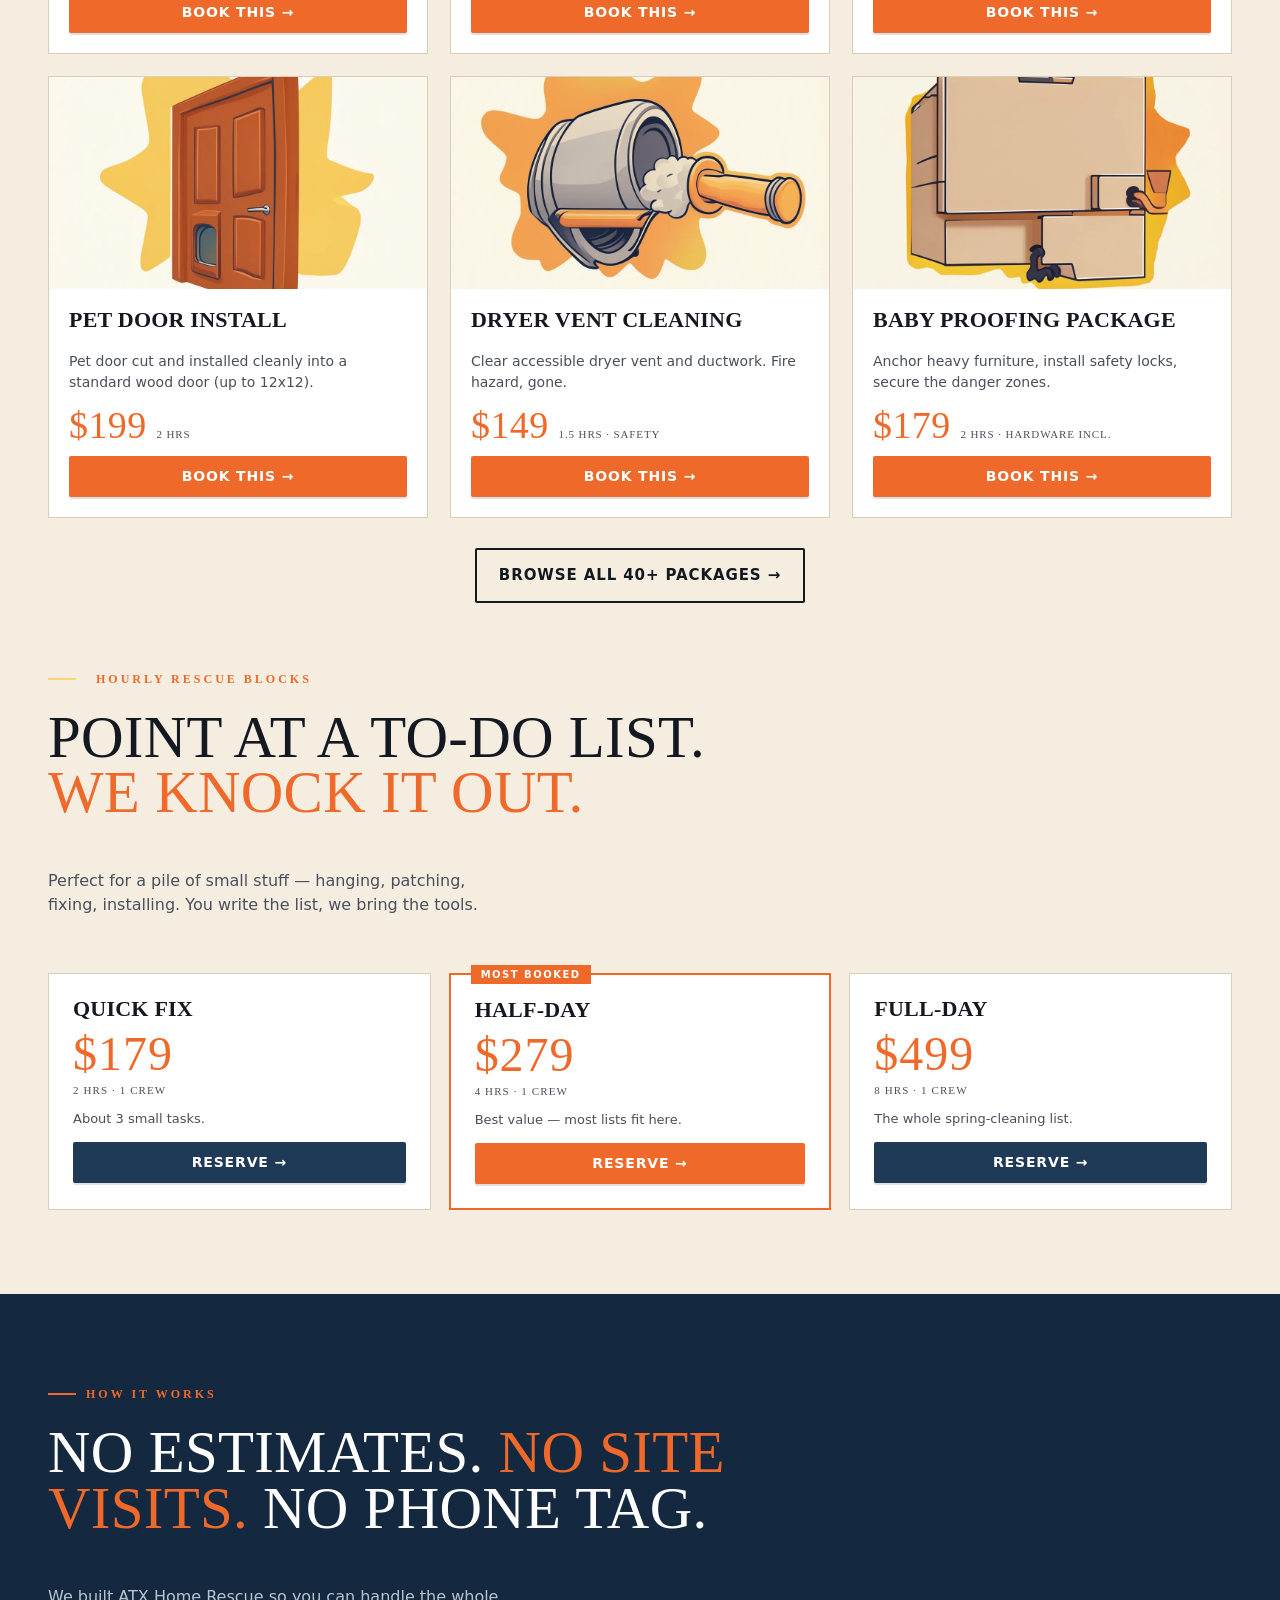
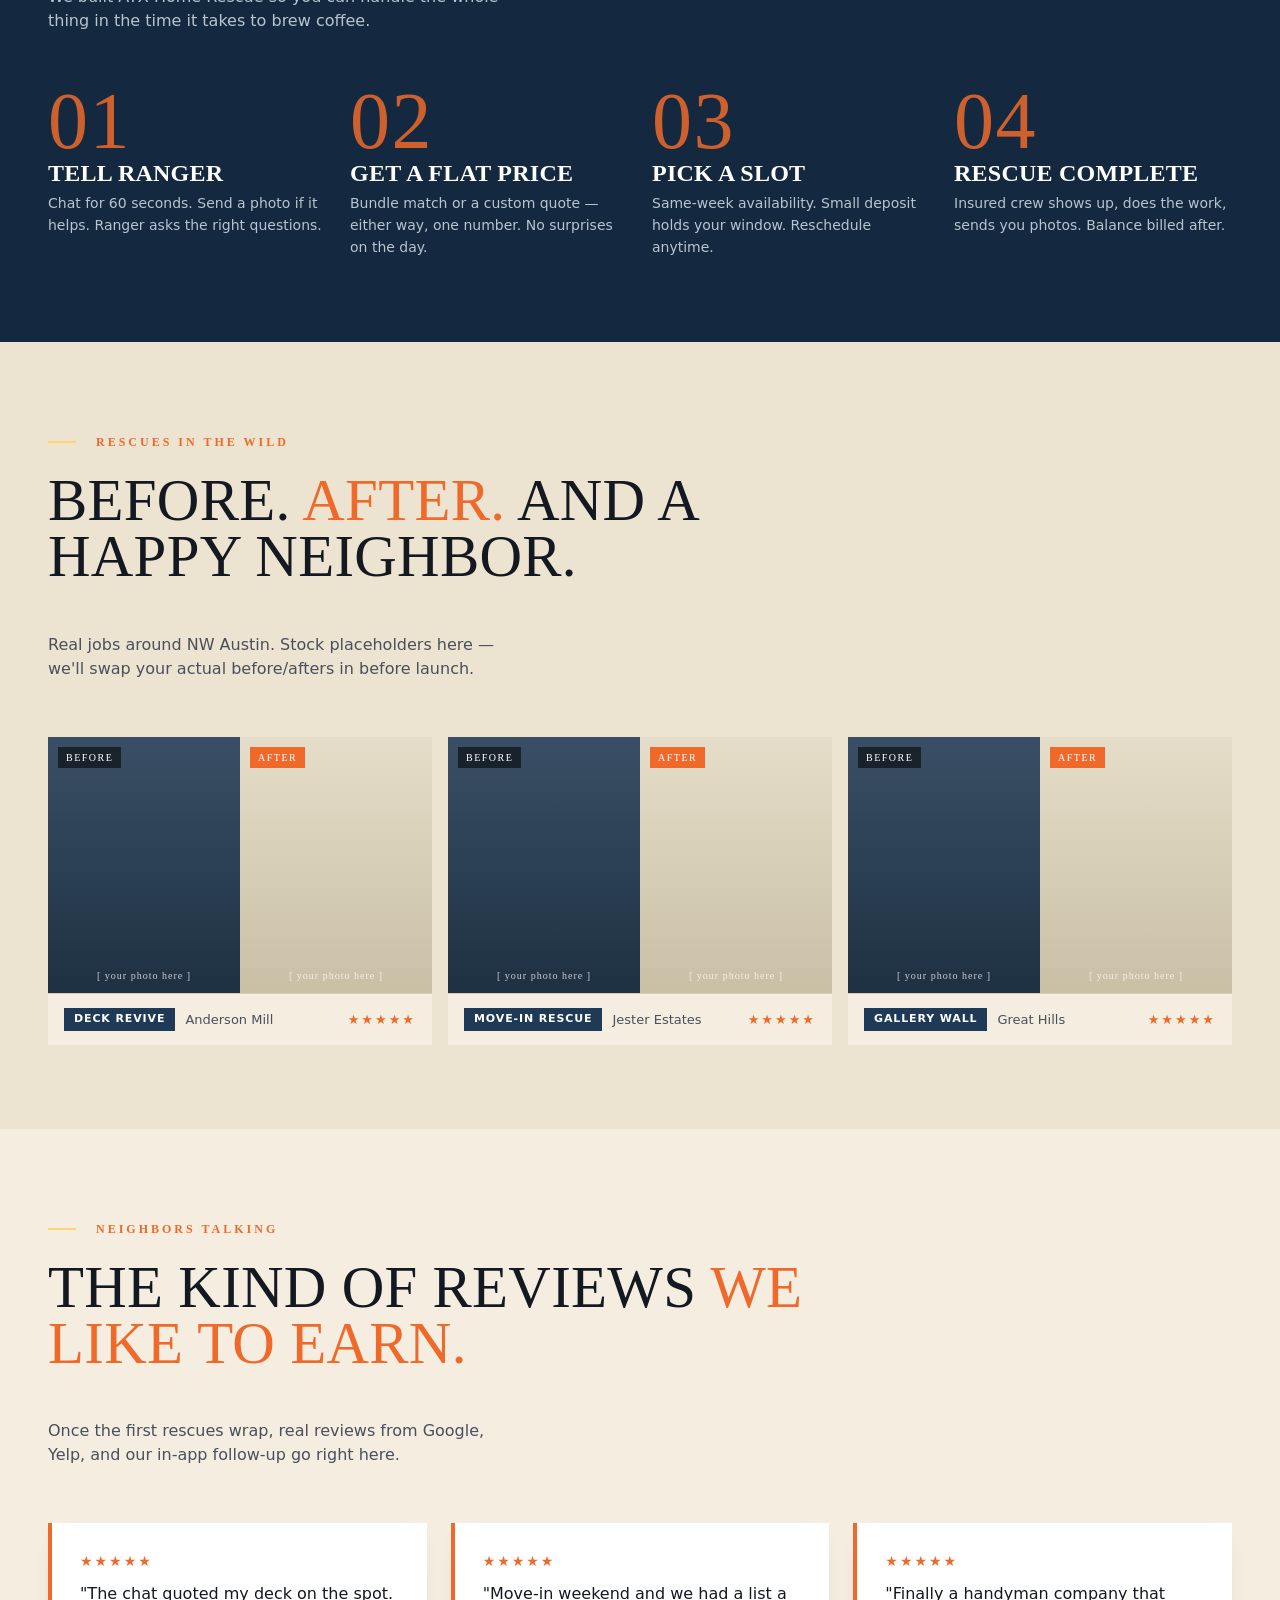
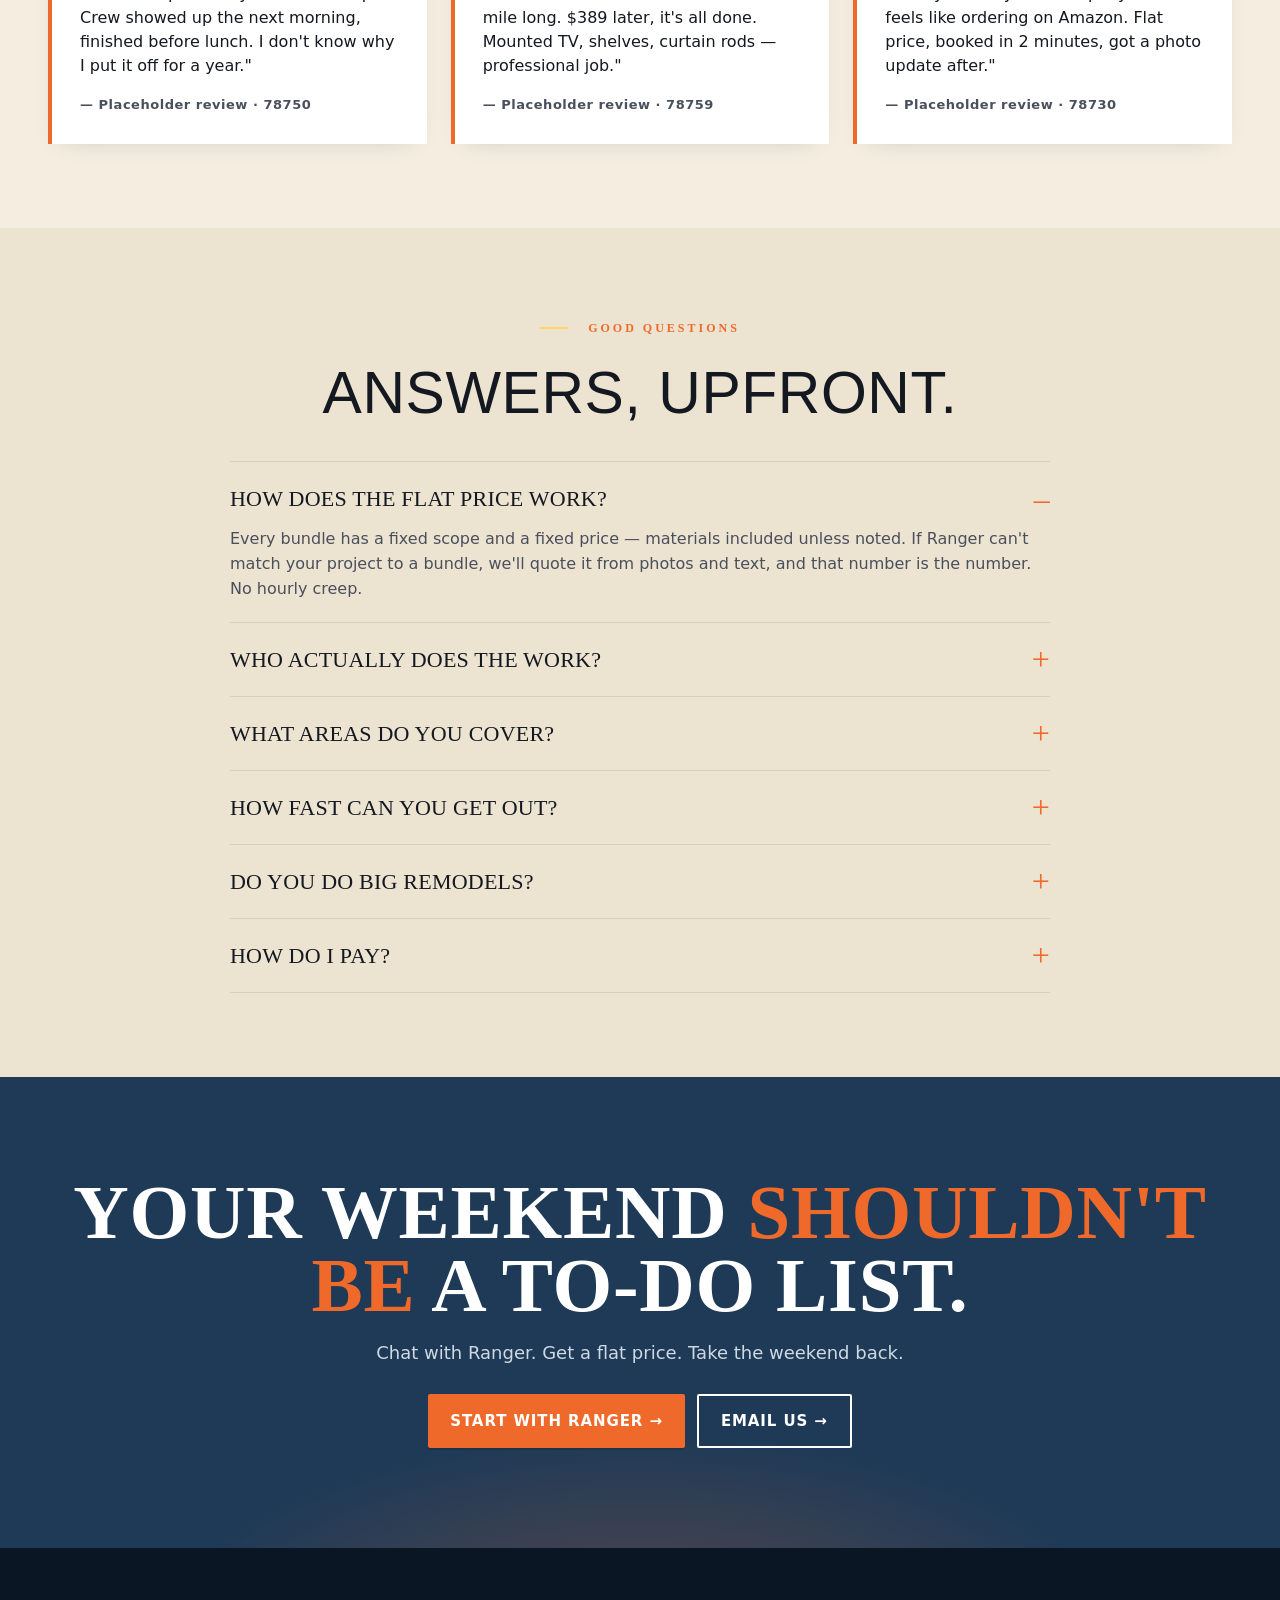
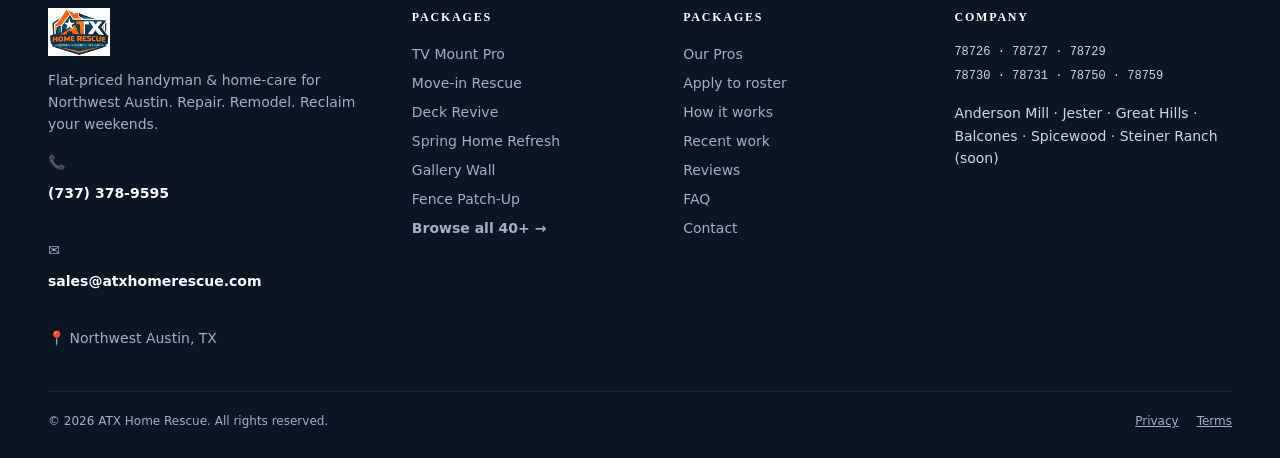
==== commit a74ba498: "Add Our Pros page with contractor application form Featured pro Luis G. with five real before/after " ====
--- a/index.html
+++ b/index.html
@@ -46,6 +46,7 @@
     <nav class="nav-links">
       <a href="#packages">Packages</a>
       <a href="packages.html">All packages</a>
+      <a href="pros.html">Our Pros</a>
       <a href="#how">How it works</a>
       <a href="#gallery">Work</a>
       <a href="#reviews">Reviews</a>
@@ -566,6 +567,8 @@
       </div>
       <div>
         <h5>Company</h5>
+        <a href="pros.html">Our Pros</a>
+        <a href="pros.html#apply">Apply to roster</a>
         <a href="#how">How it works</a>
         <a href="#gallery">Recent work</a>
         <a href="#reviews">Reviews</a>
